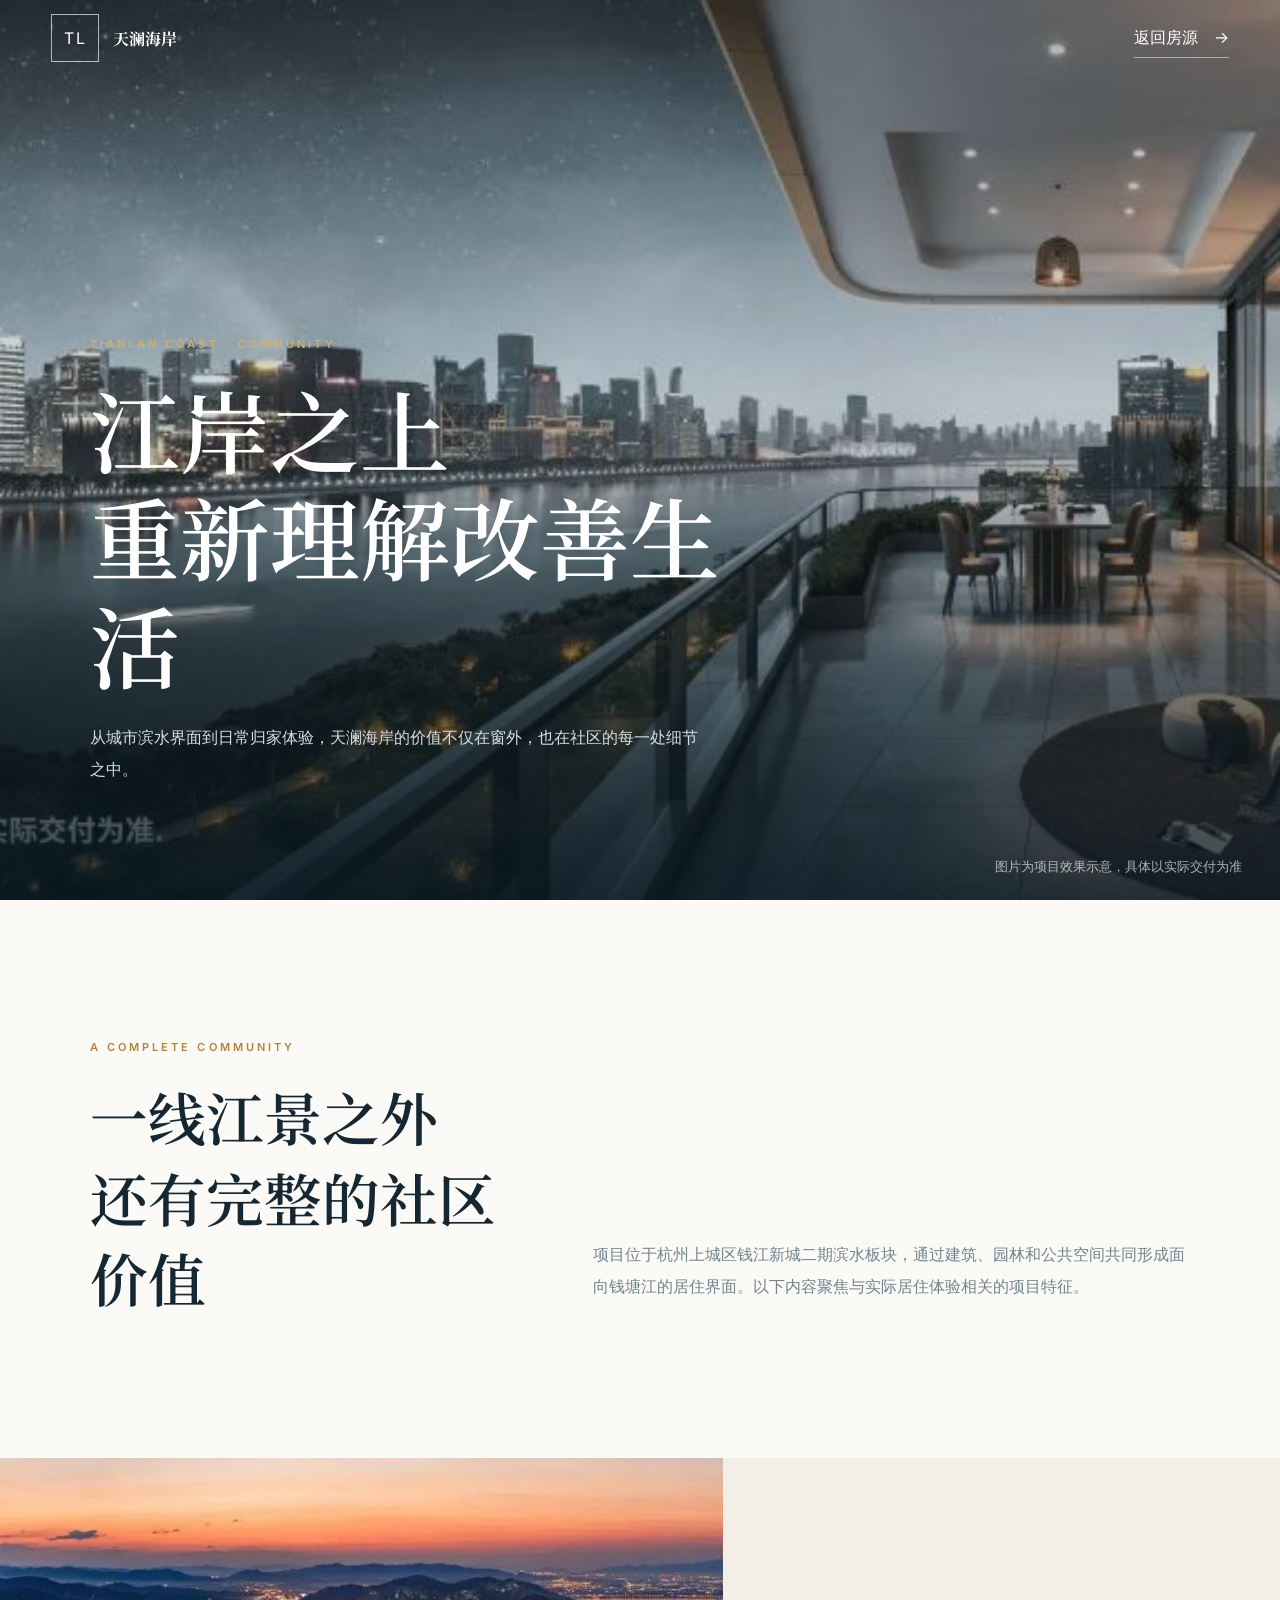
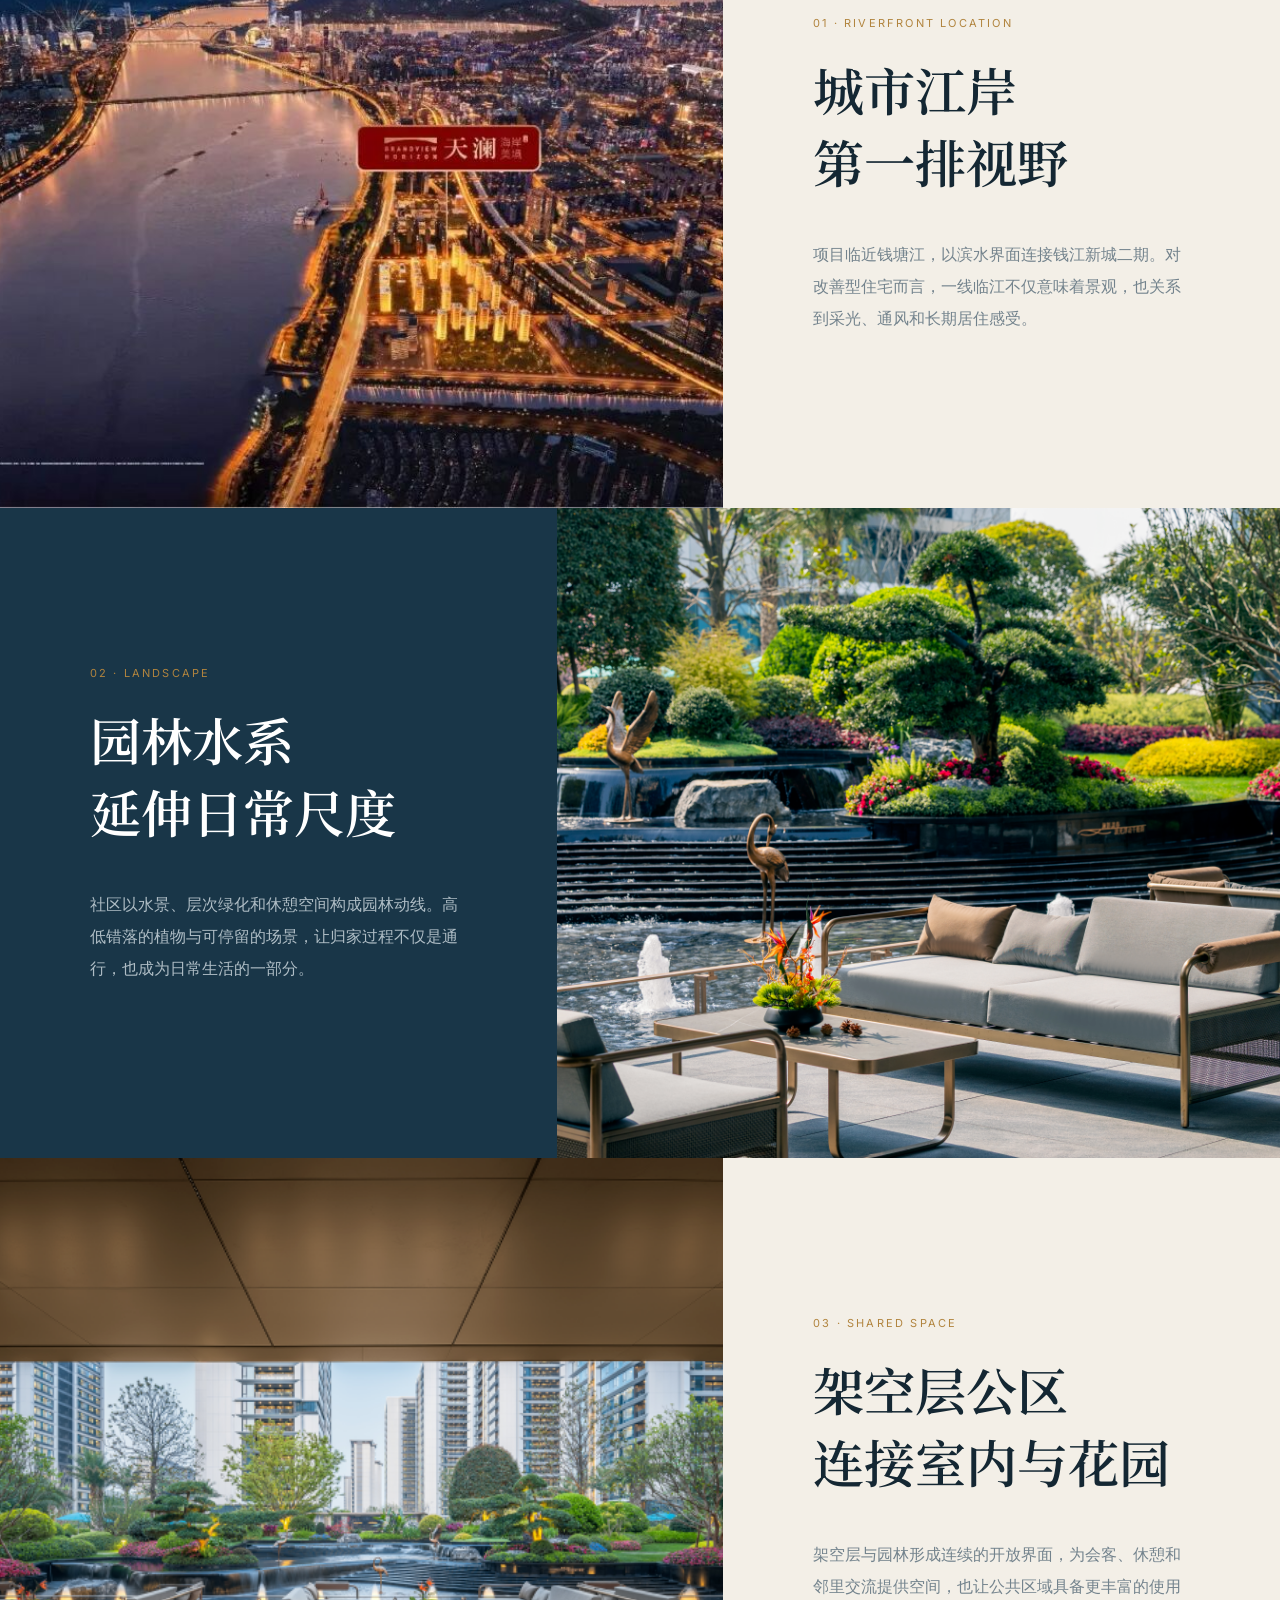
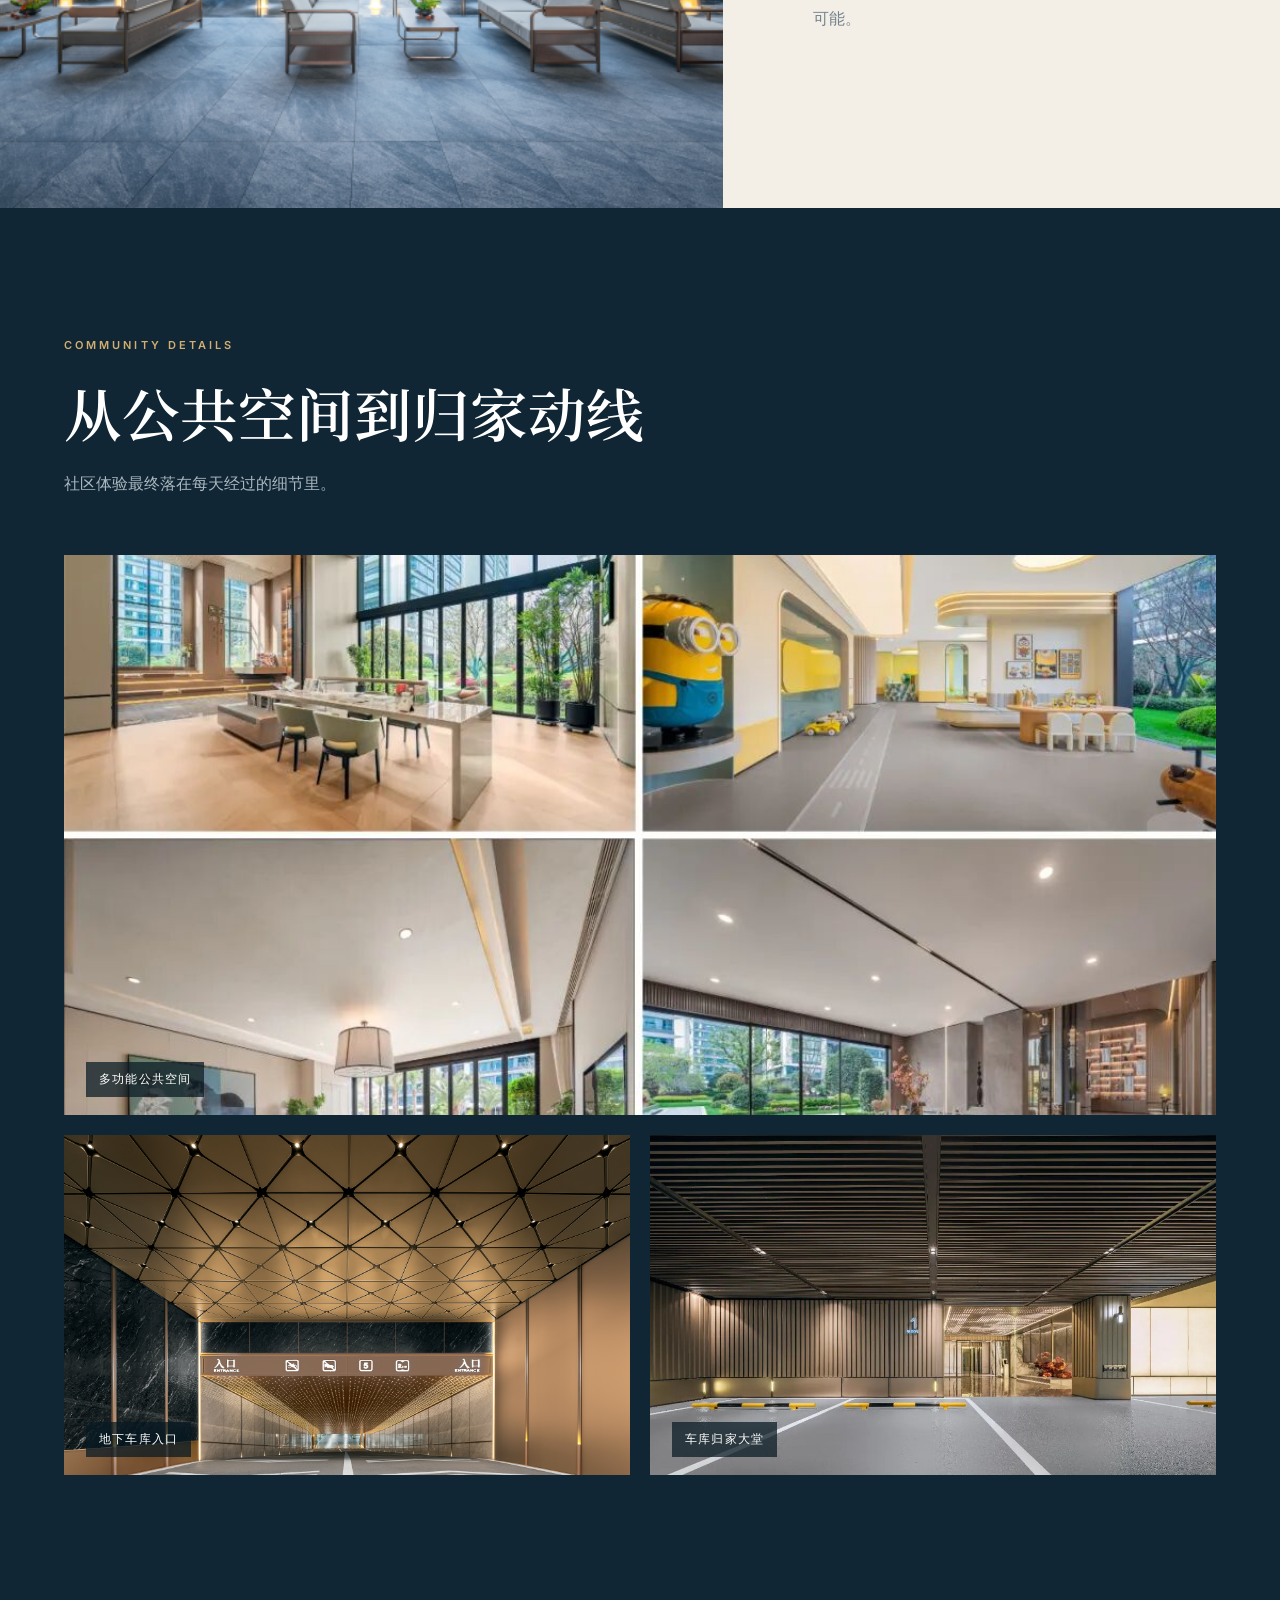
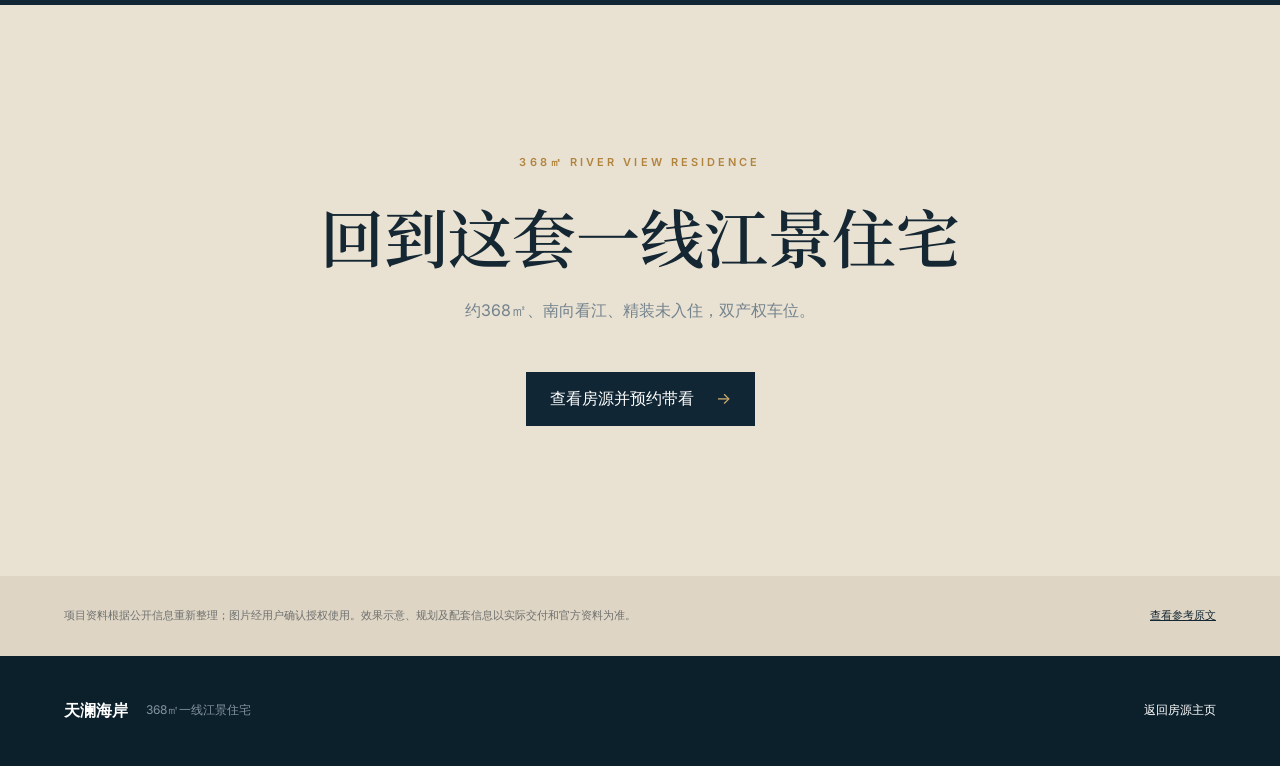
==== project.html @ f7b2f1a2 "Add files via upload" ====
<!doctype html>
<html lang="zh-CN">
<head>
  <meta charset="UTF-8" />
  <meta name="viewport" content="width=device-width, initial-scale=1.0" />
  <meta name="description" content="了解天澜海岸的滨水区位、建筑立面、园林景观与社区公区。" />
  <meta name="theme-color" content="#102634" />
  <link rel="canonical" href="https://tianlanhaian.cn/project.html" />
  <meta property="og:type" content="article" />
  <meta property="og:locale" content="zh_CN" />
  <meta property="og:site_name" content="天澜海岸" />
  <meta property="og:title" content="了解天澜海岸｜钱塘江畔的完整社区体验" />
  <meta property="og:description" content="从滨水区位、建筑立面，到园林、公区与归家动线，进一步了解天澜海岸。" />
  <meta property="og:url" content="https://tianlanhaian.cn/project.html" />
  <meta property="og:image" content="https://tianlanhaian.cn/assets/project/garden-lounge.png" />
  <title>了解天澜海岸｜项目介绍</title>
  <link rel="preconnect" href="https://fonts.googleapis.com">
  <link rel="preconnect" href="https://fonts.gstatic.com" crossorigin>
  <link href="https://fonts.googleapis.com/css2?family=Noto+Serif+SC:wght@500;600;700&family=Inter:wght@400;500;600&display=swap" rel="stylesheet">
  <link rel="stylesheet" href="project.css" />
  <script>
    var _hmt = _hmt || [];
    (function() {
      var hm = document.createElement("script");
      hm.src = "https://hm.baidu.com/hm.js?a6ddb3bfcaed02d4af3ab43c0355075b";
      var s = document.getElementsByTagName("script")[0];
      s.parentNode.insertBefore(hm, s);
    })();
  </script>
  <script>
    (function(c,l,a,r,i,t,y){
      c[a]=c[a]||function(){(c[a].q=c[a].q||[]).push(arguments)};
      t=l.createElement(r);t.async=1;t.src="https://www.clarity.ms/tag/"+i;
      y=l.getElementsByTagName(r)[0];y.parentNode.insertBefore(t,y);
    })(window, document, "clarity", "script", "xhi3g2atts");
  </script>
</head>
<body>
  <header class="sub-nav">
    <a class="sub-brand" href="index.html"><span>TL</span><strong>天澜海岸</strong></a>
    <a class="back-link" href="index.html">返回房源 <span>→</span></a>
  </header>

  <main>
    <section class="project-hero">
      <img src="assets/project/river-view.jpg" alt="天澜海岸一线江景效果示意" />
      <div class="project-hero-shade"></div>
      <div class="project-hero-copy">
        <p class="eyebrow">TIANLAN COAST · COMMUNITY</p>
        <h1>江岸之上<br>重新理解改善生活</h1>
        <p>从城市滨水界面到日常归家体验，天澜海岸的价值不仅在窗外，也在社区的每一处细节之中。</p>
      </div>
      <small>图片为项目效果示意，具体以实际交付为准</small>
    </section>

    <section class="intro">
      <div>
        <p class="eyebrow dark">A COMPLETE COMMUNITY</p>
        <h2>一线江景之外<br>还有完整的社区价值</h2>
      </div>
      <p>项目位于杭州上城区钱江新城二期滨水板块，通过建筑、园林和公共空间共同形成面向钱塘江的居住界面。以下内容聚焦与实际居住体验相关的项目特征。</p>
    </section>

    <section class="feature">
      <div class="feature-image"><img src="assets/project/location.jpg" alt="天澜海岸与钱塘江城市区位示意" loading="lazy"></div>
      <div class="feature-copy">
        <span>01 · RIVERFRONT LOCATION</span>
        <h2>城市江岸<br>第一排视野</h2>
        <p>项目临近钱塘江，以滨水界面连接钱江新城二期。对改善型住宅而言，一线临江不仅意味着景观，也关系到采光、通风和长期居住感受。</p>
      </div>
    </section>

    <section class="feature reverse">
      <div class="feature-image"><img src="assets/project/garden.png" alt="天澜海岸园林水景实景" loading="lazy"></div>
      <div class="feature-copy">
        <span>02 · LANDSCAPE</span>
        <h2>园林水系<br>延伸日常尺度</h2>
        <p>社区以水景、层次绿化和休憩空间构成园林动线。高低错落的植物与可停留的场景，让归家过程不仅是通行，也成为日常生活的一部分。</p>
      </div>
    </section>

    <section class="feature">
      <div class="feature-image"><img src="assets/project/garden-lounge.png" alt="天澜海岸架空层与园林实景" loading="lazy"></div>
      <div class="feature-copy">
        <span>03 · SHARED SPACE</span>
        <h2>架空层公区<br>连接室内与花园</h2>
        <p>架空层与园林形成连续的开放界面，为会客、休憩和邻里交流提供空间，也让公共区域具备更丰富的使用可能。</p>
      </div>
    </section>

    <section class="gallery-section">
      <div class="gallery-heading">
        <p class="eyebrow">COMMUNITY DETAILS</p>
        <h2>从公共空间到归家动线</h2>
        <p>社区体验最终落在每天经过的细节里。</p>
      </div>
      <div class="gallery">
        <figure class="gallery-large">
          <img src="assets/project/community-space.jpg" alt="天澜海岸社区公共空间" loading="lazy">
          <figcaption>多功能公共空间</figcaption>
        </figure>
        <figure>
          <img src="assets/project/garage-entry.png" alt="天澜海岸地下车库入口" loading="lazy">
          <figcaption>地下车库入口</figcaption>
        </figure>
        <figure>
          <img src="assets/project/garage-lobby.jpg" alt="天澜海岸车库归家大堂" loading="lazy">
          <figcaption>车库归家大堂</figcaption>
        </figure>
      </div>
    </section>

    <section class="project-cta">
      <p class="eyebrow dark">368㎡ RIVER VIEW RESIDENCE</p>
      <h2>回到这套一线江景住宅</h2>
      <p>约368㎡、南向看江、精装未入住，双产权车位。</p>
      <a href="index.html#contact">查看房源并预约带看 <span>→</span></a>
    </section>

    <aside class="source-note">
      <p>项目资料根据公开信息重新整理；图片经用户确认授权使用。效果示意、规划及配套信息以实际交付和官方资料为准。</p>
      <a href="https://mp.weixin.qq.com/s/0r82_FI4SOP3FWoCdbgNpA" target="_blank" rel="noopener noreferrer">查看参考原文</a>
    </aside>
  </main>

  <footer>
    <div><strong>天澜海岸</strong><span>368㎡一线江景住宅</span></div>
    <a href="index.html">返回房源主页</a>
  </footer>
</body>
</html>
---- project.css ----
:root{--ink:#142733;--deep:#102634;--cream:#f3efe7;--paper:#fbfaf7;--gold:#b1843e;--muted:#73838d}*{box-sizing:border-box}html{scroll-behavior:smooth}body{margin:0;background:var(--paper);color:var(--ink);font-family:Inter,"PingFang SC","Microsoft YaHei",sans-serif}.sub-nav{height:76px;padding:0 4vw;display:flex;align-items:center;justify-content:space-between;position:absolute;left:0;right:0;top:0;z-index:5;color:#fff}.sub-brand{display:flex;align-items:center;gap:14px;color:inherit;text-decoration:none}.sub-brand span{width:48px;height:48px;border:1px solid rgba(255,255,255,.65);display:grid;place-items:center;letter-spacing:.12em}.sub-brand strong{font-family:"Noto Serif SC",serif}.back-link{color:#fff;text-decoration:none;border-bottom:1px solid rgba(255,255,255,.5);padding:8px 0}.back-link span{margin-left:12px}.eyebrow{margin:0;color:#d2ae70;font-size:11px;font-weight:600;letter-spacing:.28em}.eyebrow.dark{color:var(--gold)}.project-hero{height:100svh;min-height:650px;position:relative;display:flex;align-items:flex-end;color:#fff;overflow:hidden}.project-hero>img{position:absolute;inset:0;width:100%;height:100%;object-fit:cover}.project-hero-shade{position:absolute;inset:0;background:linear-gradient(180deg,rgba(7,24,34,.3),rgba(7,24,34,.16) 45%,rgba(7,24,34,.82))}.project-hero-copy{position:relative;z-index:2;width:min(840px,84vw);padding:0 7vw 11vh}.project-hero-copy h1{font:600 clamp(48px,7vw,94px)/1.2 "Noto Serif SC",serif;margin:24px 0}.project-hero-copy>p:last-child{max-width:620px;color:#d4dde1;line-height:2}.project-hero small{position:absolute;z-index:2;right:3vw;bottom:24px;color:rgba(255,255,255,.65)}.intro{padding:140px max(7vw,28px);display:grid;grid-template-columns:1fr 1.4fr;gap:6vw}.intro h2{font:600 clamp(38px,4.5vw,64px)/1.4 "Noto Serif SC",serif;margin:22px 0 0}.intro>p{align-self:end;color:var(--muted);line-height:2;max-width:660px}.feature{display:grid;grid-template-columns:1.3fr 1fr;min-height:650px;background:var(--cream)}.feature.reverse{grid-template-columns:1fr 1.3fr;background:#193648;color:#fff}.feature.reverse .feature-image{order:2}.feature-image{min-height:600px;overflow:hidden}.feature-image img{width:100%;height:100%;display:block;object-fit:cover}.feature-copy{display:flex;flex-direction:column;justify-content:center;padding:80px 7vw}.feature-copy>span{font-size:11px;color:var(--gold);letter-spacing:.2em}.feature-copy h2{font:600 clamp(38px,4vw,58px)/1.4 "Noto Serif SC",serif;margin:24px 0}.feature-copy p{color:var(--muted);line-height:2}.feature.reverse .feature-copy p{color:#afbdc5}.gallery-section{padding:130px max(5vw,24px);background:var(--deep);color:#fff}.gallery-heading{max-width:740px;margin-bottom:60px}.gallery-heading h2{font:600 clamp(38px,4.5vw,62px)/1.4 "Noto Serif SC",serif;margin:20px 0}.gallery-heading>p:last-child{color:#aab8c0}.gallery{display:grid;grid-template-columns:1fr 1fr;gap:20px}.gallery figure{margin:0;position:relative;min-height:340px;overflow:hidden}.gallery .gallery-large{grid-column:1/-1;min-height:560px}.gallery img{position:absolute;inset:0;width:100%;height:100%;object-fit:cover;transition:transform .7s ease}.gallery figure:hover img{transform:scale(1.02)}.gallery figcaption{position:absolute;left:22px;bottom:18px;padding:9px 13px;background:rgba(8,25,35,.72);font-size:12px;letter-spacing:.1em}.project-cta{text-align:center;padding:150px 24px;background:#e9e1d2}.project-cta h2{font:600 clamp(40px,5vw,66px)/1.35 "Noto Serif SC",serif;margin:22px 0}.project-cta p:not(.eyebrow){color:var(--muted)}.project-cta a{display:inline-block;margin-top:34px;padding:16px 24px;background:var(--deep);color:#fff;text-decoration:none}.project-cta a span{margin-left:18px;color:#d2ae70}.source-note{display:flex;justify-content:space-between;gap:30px;padding:30px 5vw;background:#ded5c5;color:#6e706e;font-size:11px;line-height:1.8}.source-note p{margin:0}.source-note a{color:var(--ink);white-space:nowrap}footer{padding:44px 5vw;background:#0c202c;color:#fff;display:flex;justify-content:space-between;align-items:center}footer div{display:flex;gap:18px;align-items:center}footer span{color:#83949d;font-size:12px}footer a{color:#fff;text-decoration:none;font-size:12px}@media(max-width:800px){.sub-nav{height:64px}.sub-brand strong{display:none}.project-hero{min-height:620px}.project-hero-copy{padding:0 24px 80px}.project-hero small{left:24px;right:auto;font-size:9px}.intro{grid-template-columns:1fr;padding:90px 24px}.feature,.feature.reverse{grid-template-columns:1fr}.feature.reverse .feature-image{order:0}.feature-image{min-height:380px}.feature-copy{padding:72px 24px}.gallery-section{padding:90px 22px}.gallery{grid-template-columns:1fr}.gallery .gallery-large{grid-column:auto;min-height:390px}.gallery figure{min-height:300px}.source-note,footer{flex-direction:column;align-items:flex-start}}
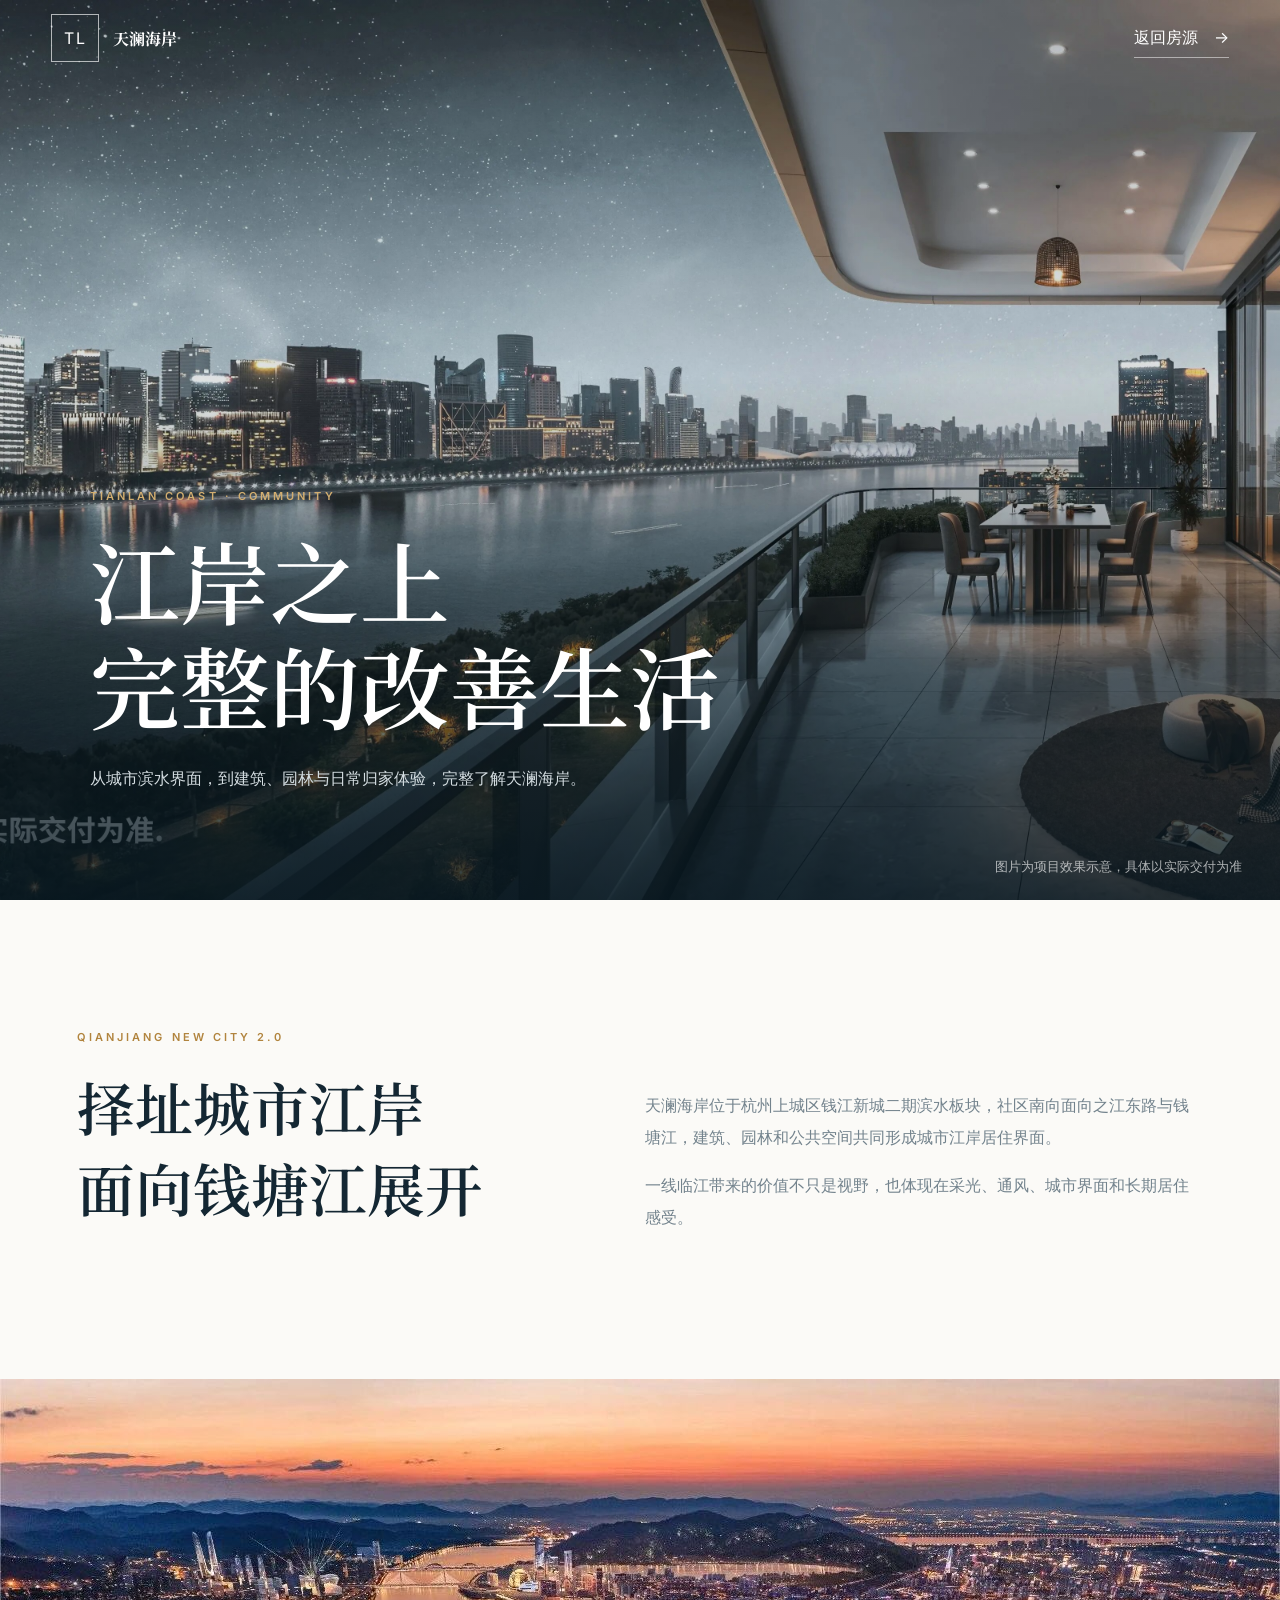
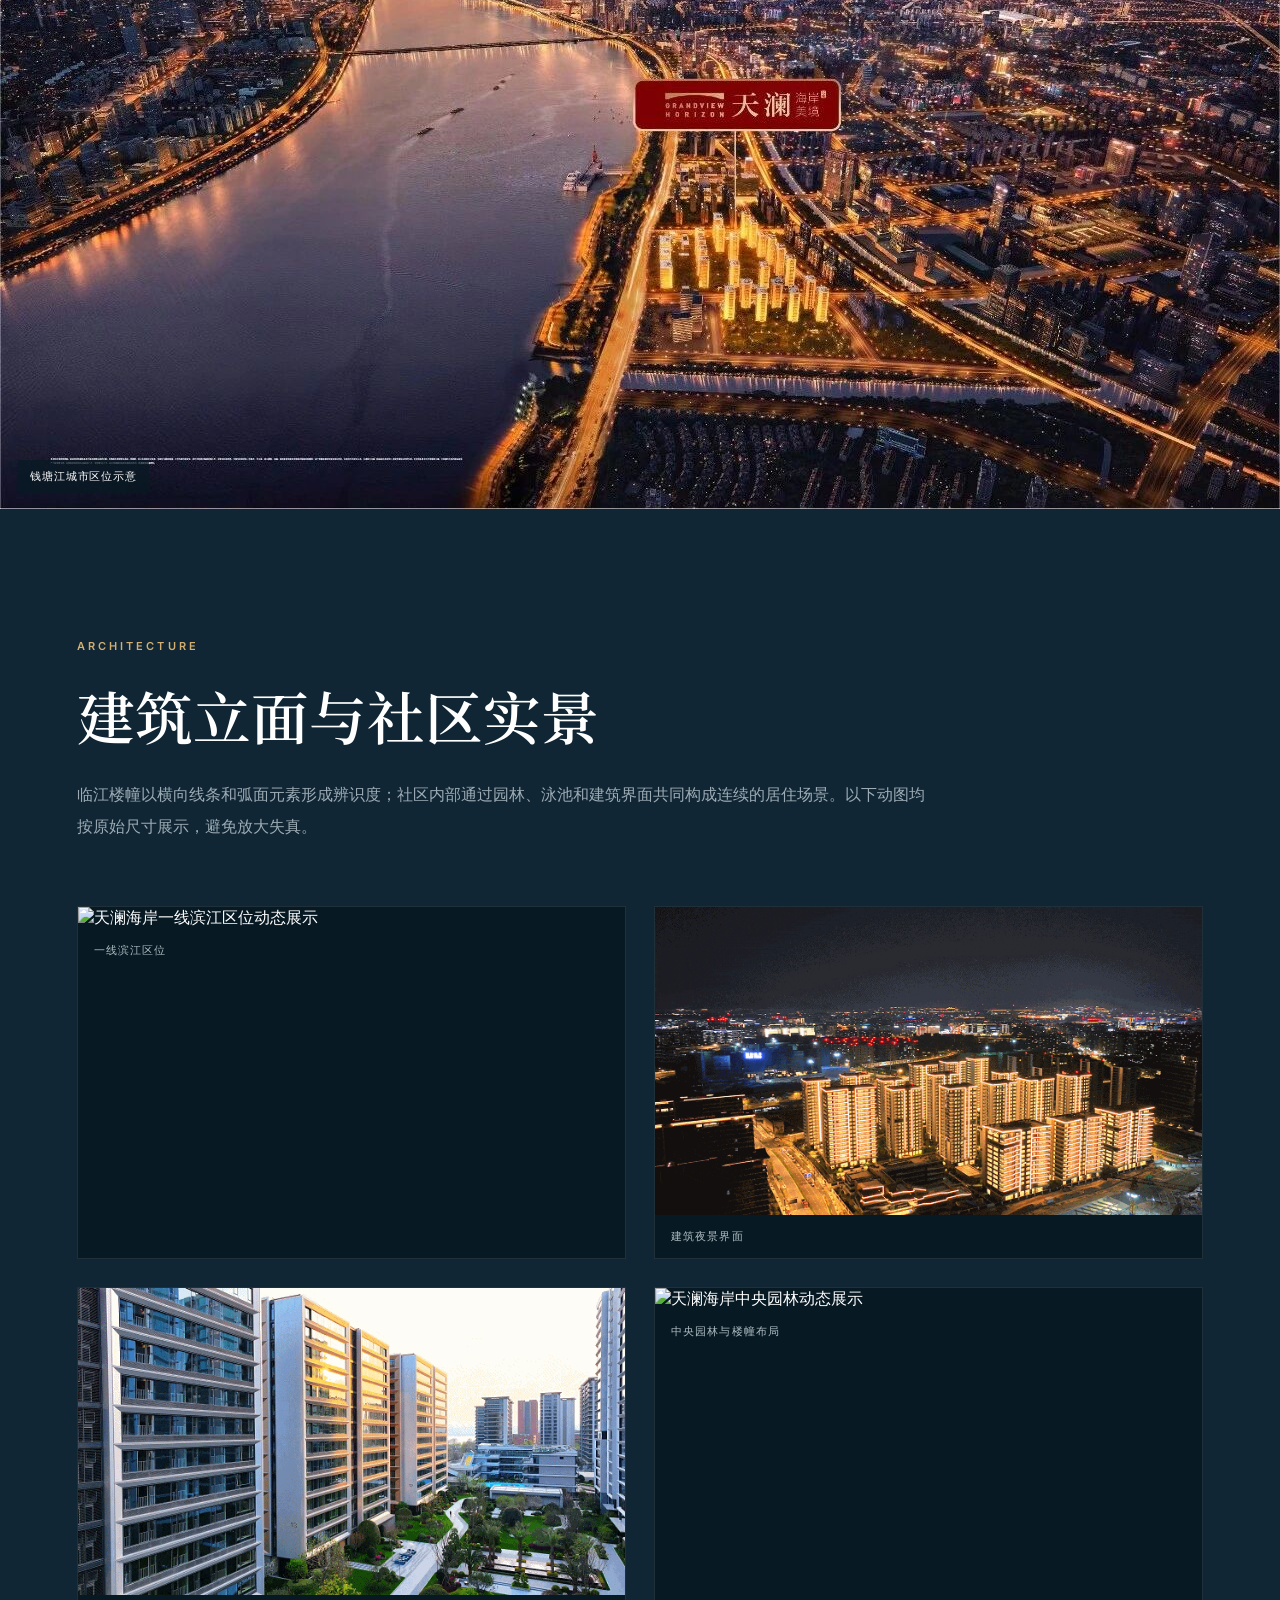
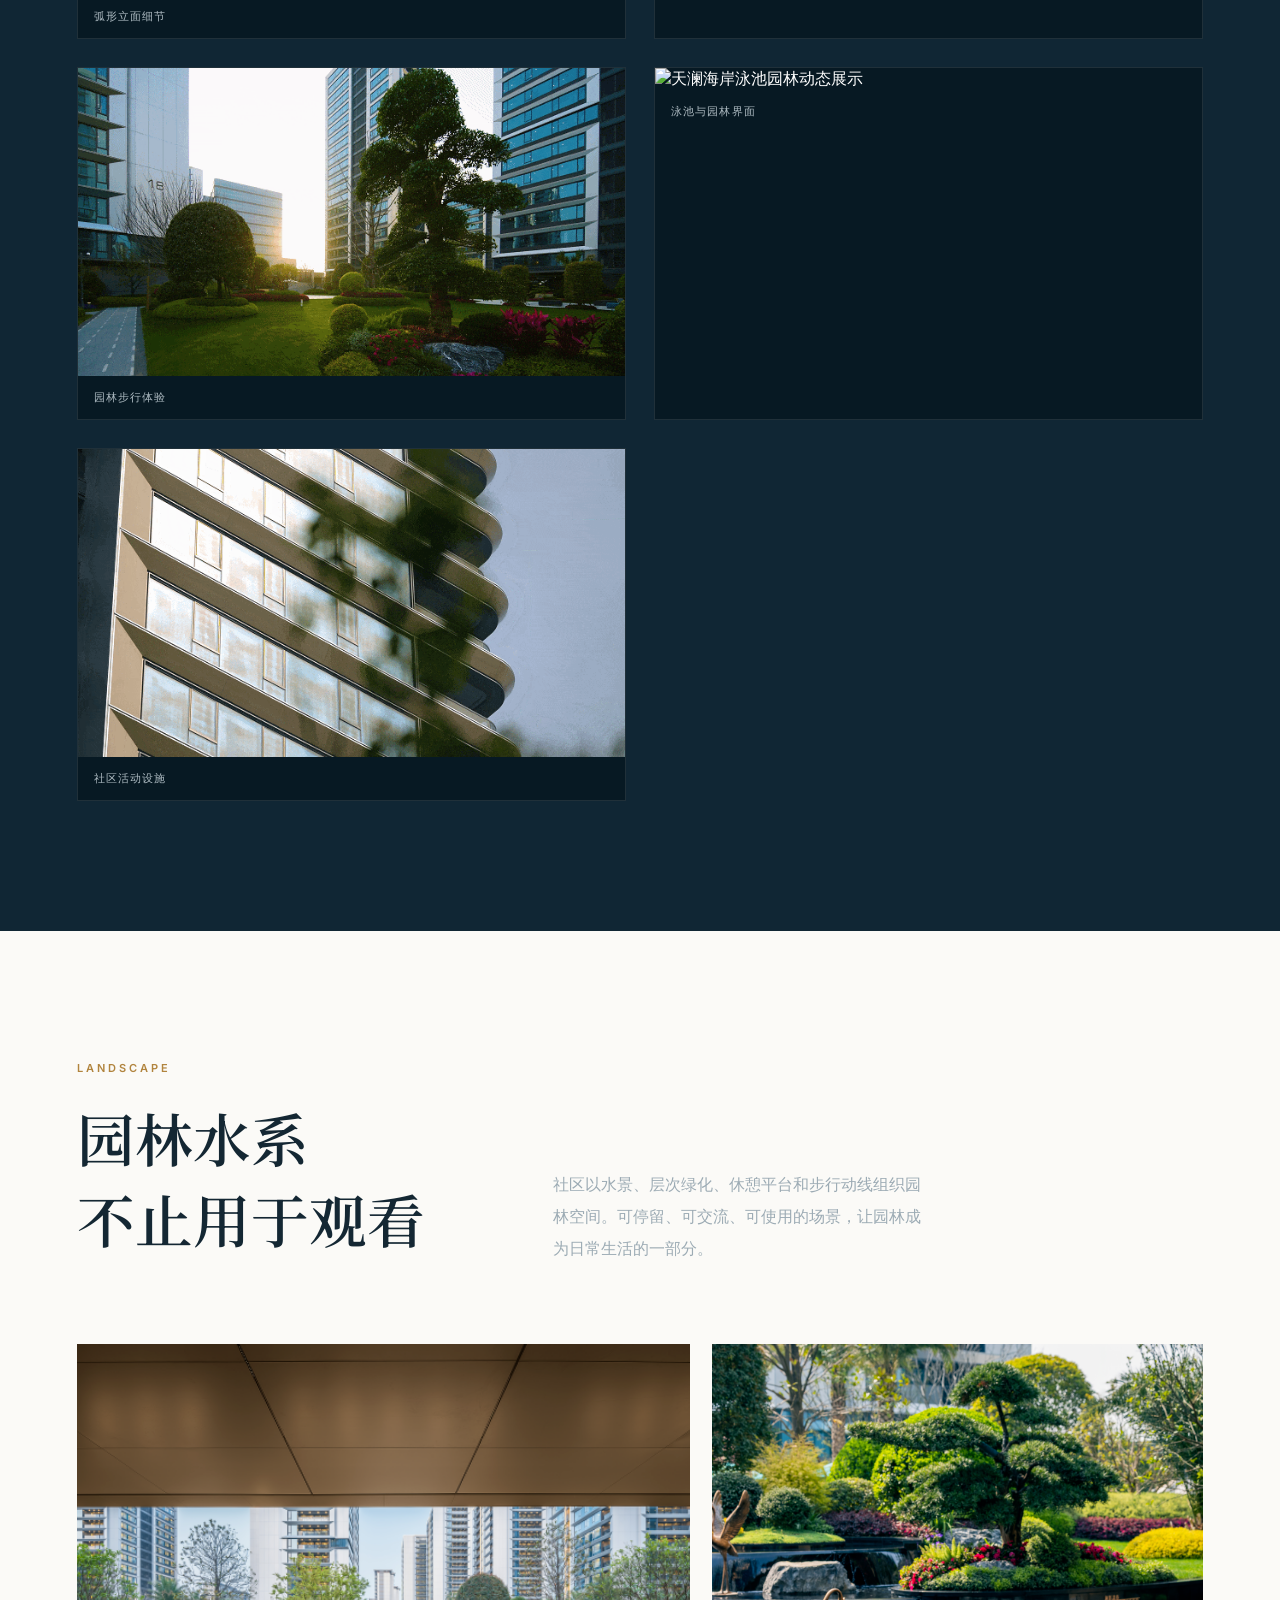
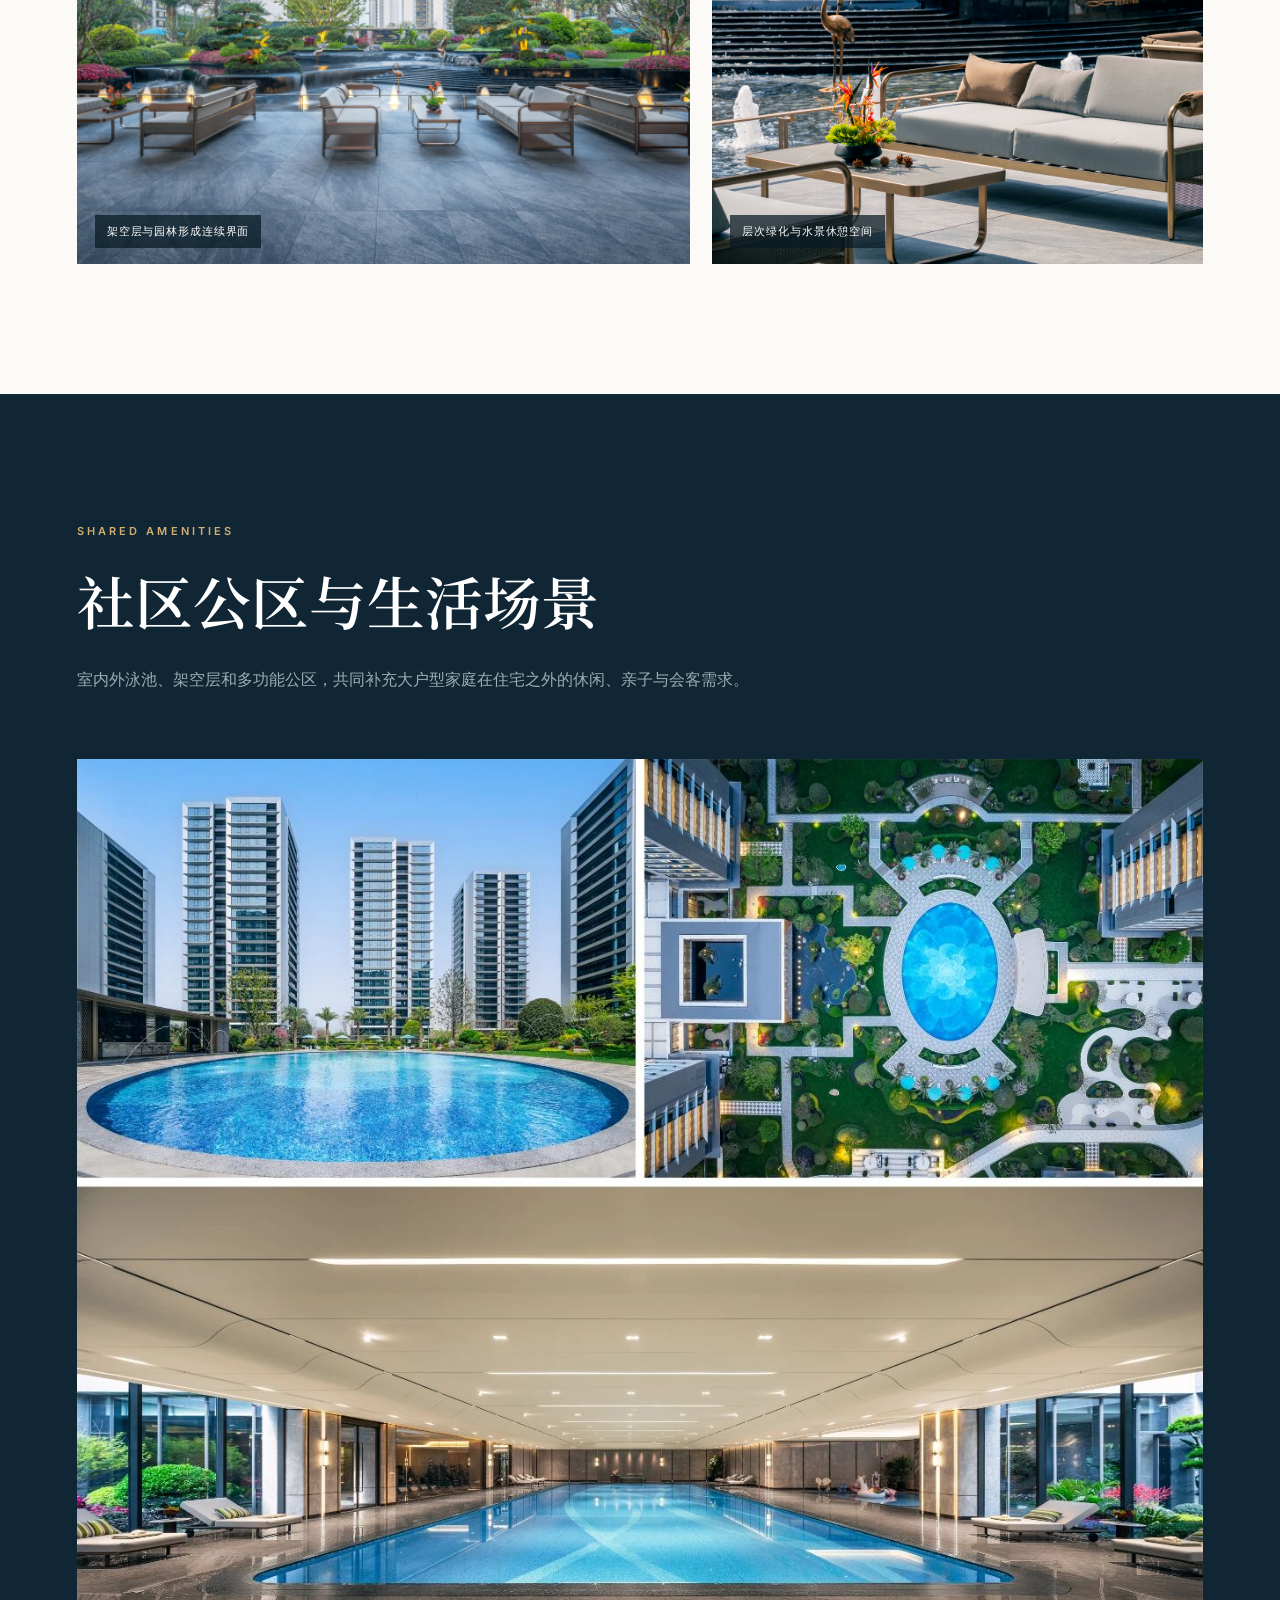
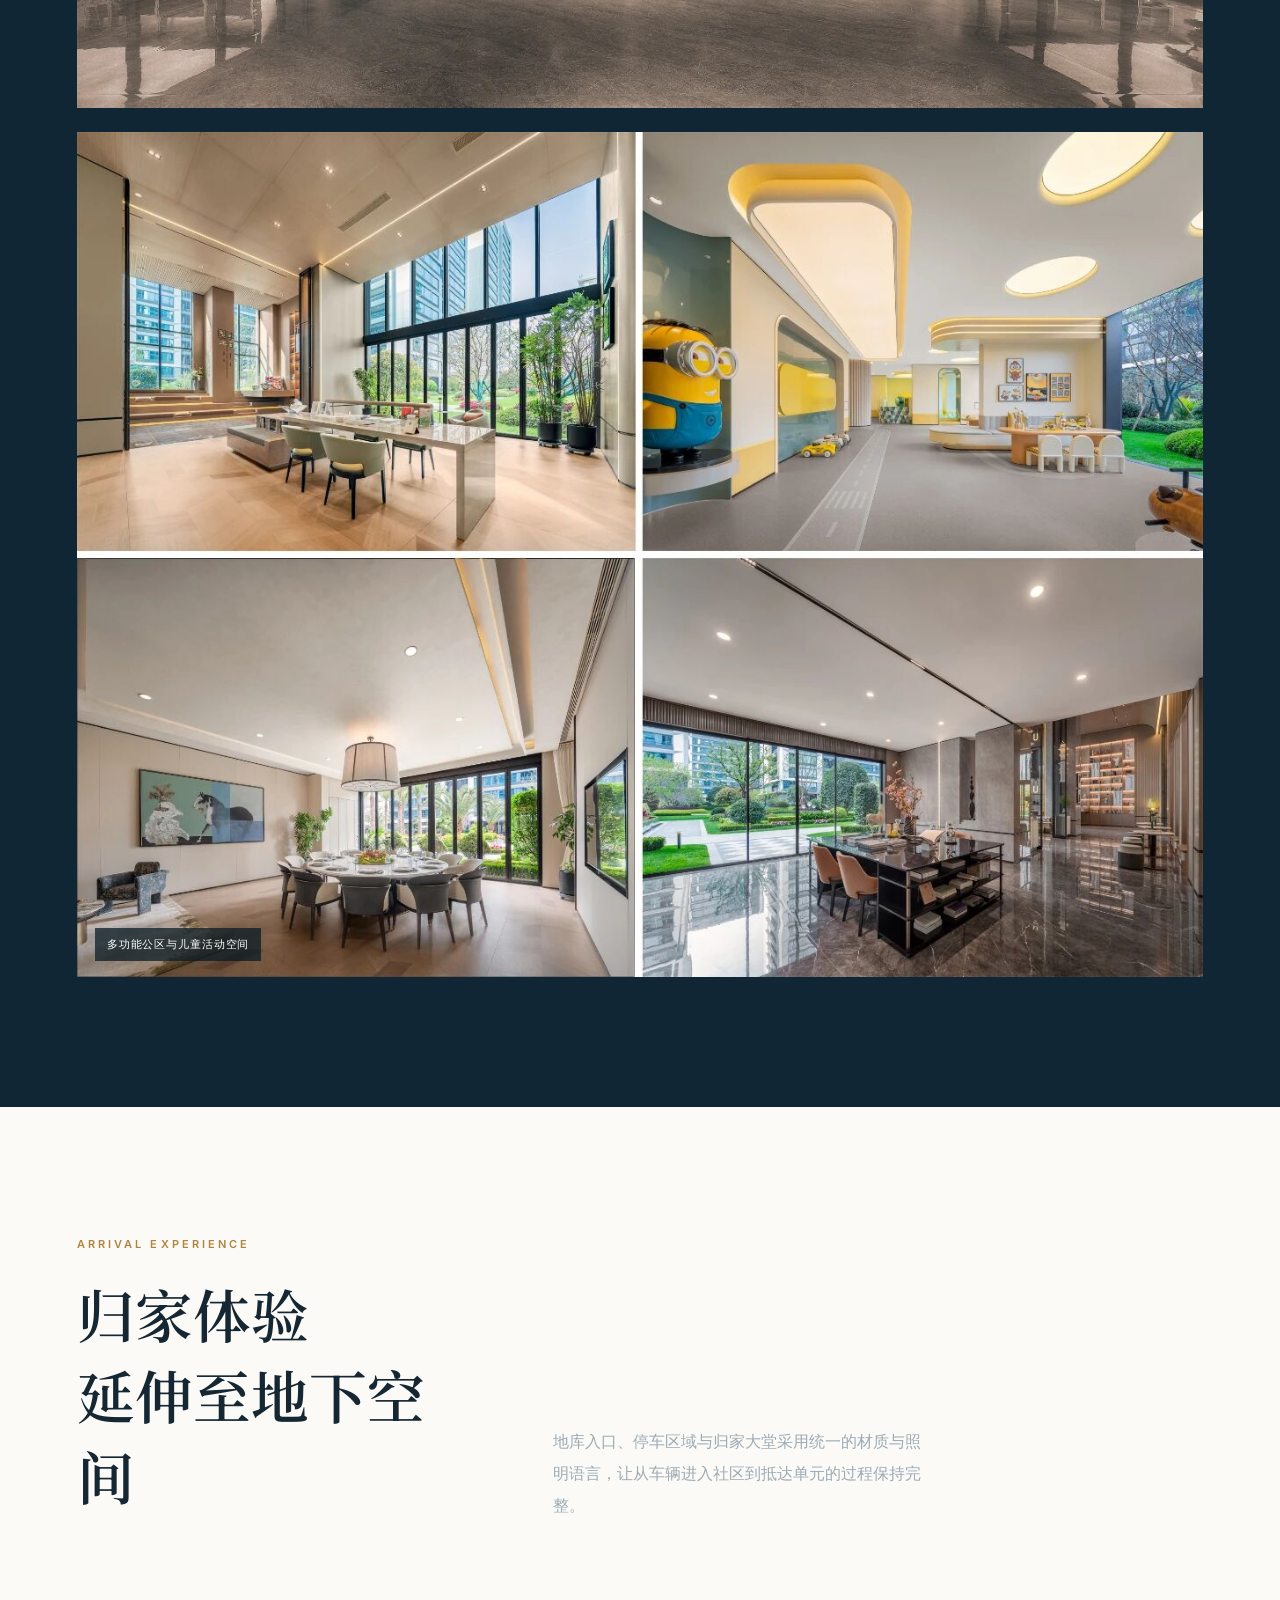
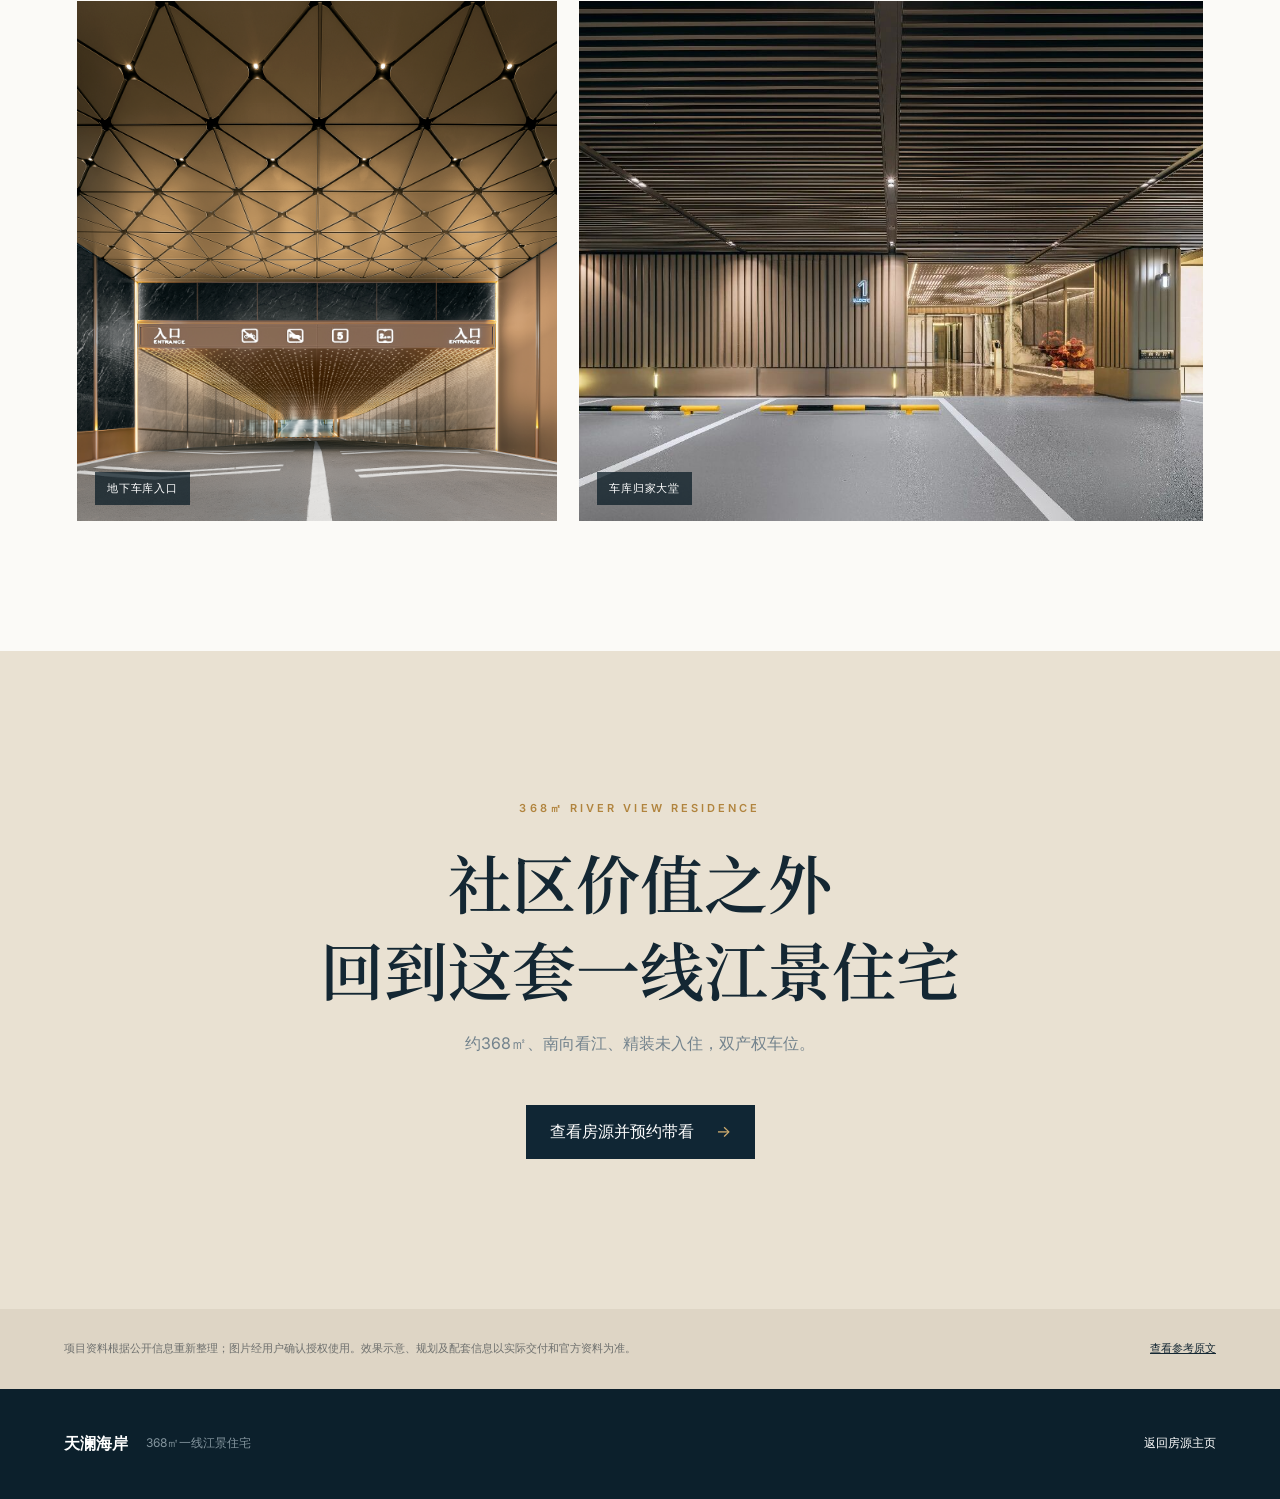
==== commit 0cf5451f: "Add files via upload" ====
--- a/project.html
+++ b/project.html
@@ -3,16 +3,16 @@
 <head>
   <meta charset="UTF-8" />
   <meta name="viewport" content="width=device-width, initial-scale=1.0" />
-  <meta name="description" content="了解天澜海岸的滨水区位、建筑立面、园林景观与社区公区。" />
+  <meta name="description" content="了解天澜海岸的滨水区位、建筑立面、园林景观、架空层与归家公区。" />
   <meta name="theme-color" content="#102634" />
   <link rel="canonical" href="https://tianlanhaian.cn/project.html" />
   <meta property="og:type" content="article" />
   <meta property="og:locale" content="zh_CN" />
   <meta property="og:site_name" content="天澜海岸" />
   <meta property="og:title" content="了解天澜海岸｜钱塘江畔的完整社区体验" />
-  <meta property="og:description" content="从滨水区位、建筑立面，到园林、公区与归家动线，进一步了解天澜海岸。" />
+  <meta property="og:description" content="从滨水区位、建筑立面，到园林、公区与归家动线，完整了解天澜海岸。" />
   <meta property="og:url" content="https://tianlanhaian.cn/project.html" />
-  <meta property="og:image" content="https://tianlanhaian.cn/assets/project/garden-lounge.png" />
+  <meta property="og:image" content="https://tianlanhaian.cn/assets/project/river-view.jpg" />
   <title>了解天澜海岸｜项目介绍</title>
   <link rel="preconnect" href="https://fonts.googleapis.com">
   <link rel="preconnect" href="https://fonts.gstatic.com" crossorigin>
@@ -47,72 +47,80 @@
       <div class="project-hero-shade"></div>
       <div class="project-hero-copy">
         <p class="eyebrow">TIANLAN COAST · COMMUNITY</p>
-        <h1>江岸之上<br>重新理解改善生活</h1>
-        <p>从城市滨水界面到日常归家体验，天澜海岸的价值不仅在窗外，也在社区的每一处细节之中。</p>
+        <h1>江岸之上<br>完整的改善生活</h1>
+        <p>从城市滨水界面，到建筑、园林与日常归家体验，完整了解天澜海岸。</p>
       </div>
       <small>图片为项目效果示意，具体以实际交付为准</small>
     </section>
 
-    <section class="intro">
+    <section class="intro section-pad">
       <div>
-        <p class="eyebrow dark">A COMPLETE COMMUNITY</p>
-        <h2>一线江景之外<br>还有完整的社区价值</h2>
+        <p class="eyebrow dark">QIANJIANG NEW CITY 2.0</p>
+        <h2>择址城市江岸<br>面向钱塘江展开</h2>
       </div>
-      <p>项目位于杭州上城区钱江新城二期滨水板块，通过建筑、园林和公共空间共同形成面向钱塘江的居住界面。以下内容聚焦与实际居住体验相关的项目特征。</p>
-    </section>
-
-    <section class="feature">
-      <div class="feature-image"><img src="assets/project/location.jpg" alt="天澜海岸与钱塘江城市区位示意" loading="lazy"></div>
-      <div class="feature-copy">
-        <span>01 · RIVERFRONT LOCATION</span>
-        <h2>城市江岸<br>第一排视野</h2>
-        <p>项目临近钱塘江，以滨水界面连接钱江新城二期。对改善型住宅而言，一线临江不仅意味着景观，也关系到采光、通风和长期居住感受。</p>
+      <div class="intro-body">
+        <p>天澜海岸位于杭州上城区钱江新城二期滨水板块，社区南向面向之江东路与钱塘江，建筑、园林和公共空间共同形成城市江岸居住界面。</p>
+        <p>一线临江带来的价值不只是视野，也体现在采光、通风、城市界面和长期居住感受。</p>
       </div>
     </section>
 
-    <section class="feature reverse">
-      <div class="feature-image"><img src="assets/project/garden.png" alt="天澜海岸园林水景实景" loading="lazy"></div>
-      <div class="feature-copy">
-        <span>02 · LANDSCAPE</span>
-        <h2>园林水系<br>延伸日常尺度</h2>
-        <p>社区以水景、层次绿化和休憩空间构成园林动线。高低错落的植物与可停留的场景，让归家过程不仅是通行，也成为日常生活的一部分。</p>
+    <figure class="wide-visual">
+      <img src="assets/project/location.jpg" alt="天澜海岸钱塘江城市区位示意" loading="lazy">
+      <figcaption>钱塘江城市区位示意</figcaption>
+    </figure>
+
+    <section class="architecture section-pad dark-section">
+      <div class="section-heading">
+        <p class="eyebrow">ARCHITECTURE</p>
+        <h2>建筑立面与社区实景</h2>
+        <p>临江楼幢以横向线条和弧面元素形成辨识度；社区内部通过园林、泳池和建筑界面共同构成连续的居住场景。以下动图均按原始尺寸展示，避免放大失真。</p>
+      </div>
+      <div class="motion-grid">
+        <figure><img src="assets/project/facade-02.gif" alt="天澜海岸一线滨江区位动态展示" loading="lazy"><figcaption>一线滨江区位</figcaption></figure>
+        <figure><img src="assets/project/facade-07.gif" alt="天澜海岸建筑夜景动态展示" loading="lazy"><figcaption>建筑夜景界面</figcaption></figure>
+        <figure><img src="assets/project/facade-04.gif" alt="天澜海岸建筑弧形立面动态展示" loading="lazy"><figcaption>弧形立面细节</figcaption></figure>
+        <figure><img src="assets/project/facade-03.gif" alt="天澜海岸中央园林动态展示" loading="lazy"><figcaption>中央园林与楼幢布局</figcaption></figure>
+        <figure><img src="assets/project/facade-05.gif" alt="天澜海岸园林步道动态展示" loading="lazy"><figcaption>园林步行体验</figcaption></figure>
+        <figure><img src="assets/project/facade-06.gif" alt="天澜海岸泳池园林动态展示" loading="lazy"><figcaption>泳池与园林界面</figcaption></figure>
+        <figure><img src="assets/project/facade-01.gif" alt="天澜海岸社区健身设施动态展示" loading="lazy"><figcaption>社区活动设施</figcaption></figure>
       </div>
     </section>
 
-    <section class="feature">
-      <div class="feature-image"><img src="assets/project/garden-lounge.png" alt="天澜海岸架空层与园林实景" loading="lazy"></div>
-      <div class="feature-copy">
-        <span>03 · SHARED SPACE</span>
-        <h2>架空层公区<br>连接室内与花园</h2>
-        <p>架空层与园林形成连续的开放界面，为会客、休憩和邻里交流提供空间，也让公共区域具备更丰富的使用可能。</p>
+    <section class="landscape section-pad">
+      <div class="section-heading split-heading">
+        <div><p class="eyebrow dark">LANDSCAPE</p><h2>园林水系<br>不止用于观看</h2></div>
+        <p>社区以水景、层次绿化、休憩平台和步行动线组织园林空间。可停留、可交流、可使用的场景，让园林成为日常生活的一部分。</p>
+      </div>
+      <div class="landscape-grid">
+        <figure class="landscape-main"><img src="assets/project/garden-lounge.png" alt="天澜海岸架空层与园林实景" loading="lazy"><figcaption>架空层与园林形成连续界面</figcaption></figure>
+        <figure><img src="assets/project/garden.png" alt="天澜海岸园林水景实景" loading="lazy"><figcaption>层次绿化与水景休憩空间</figcaption></figure>
       </div>
     </section>
 
-    <section class="gallery-section">
-      <div class="gallery-heading">
-        <p class="eyebrow">COMMUNITY DETAILS</p>
-        <h2>从公共空间到归家动线</h2>
-        <p>社区体验最终落在每天经过的细节里。</p>
+    <section class="amenities section-pad dark-section">
+      <div class="section-heading">
+        <p class="eyebrow">SHARED AMENITIES</p>
+        <h2>社区公区与生活场景</h2>
+        <p>室内外泳池、架空层和多功能公区，共同补充大户型家庭在住宅之外的休闲、亲子与会客需求。</p>
       </div>
-      <div class="gallery">
-        <figure class="gallery-large">
-          <img src="assets/project/community-space.jpg" alt="天澜海岸社区公共空间" loading="lazy">
-          <figcaption>多功能公共空间</figcaption>
-        </figure>
-        <figure>
-          <img src="assets/project/garage-entry.png" alt="天澜海岸地下车库入口" loading="lazy">
-          <figcaption>地下车库入口</figcaption>
-        </figure>
-        <figure>
-          <img src="assets/project/garage-lobby.jpg" alt="天澜海岸车库归家大堂" loading="lazy">
-          <figcaption>车库归家大堂</figcaption>
-        </figure>
+      <figure class="amenities-collage"><img src="assets/project/community-collage.jpg" alt="天澜海岸泳池与社区公区实景" loading="lazy"></figure>
+      <figure class="amenities-space"><img src="assets/project/community-space.jpg" alt="天澜海岸社区公共空间实景" loading="lazy"><figcaption>多功能公区与儿童活动空间</figcaption></figure>
+    </section>
+
+    <section class="arrival section-pad">
+      <div class="section-heading split-heading">
+        <div><p class="eyebrow dark">ARRIVAL EXPERIENCE</p><h2>归家体验<br>延伸至地下空间</h2></div>
+        <p>地库入口、停车区域与归家大堂采用统一的材质与照明语言，让从车辆进入社区到抵达单元的过程保持完整。</p>
+      </div>
+      <div class="arrival-grid">
+        <figure><img src="assets/project/garage-entry.png" alt="天澜海岸地下车库入口" loading="lazy"><figcaption>地下车库入口</figcaption></figure>
+        <figure><img src="assets/project/garage-lobby.jpg" alt="天澜海岸车库归家大堂" loading="lazy"><figcaption>车库归家大堂</figcaption></figure>
       </div>
     </section>
 
     <section class="project-cta">
       <p class="eyebrow dark">368㎡ RIVER VIEW RESIDENCE</p>
-      <h2>回到这套一线江景住宅</h2>
+      <h2>社区价值之外<br>回到这套一线江景住宅</h2>
       <p>约368㎡、南向看江、精装未入住，双产权车位。</p>
       <a href="index.html#contact">查看房源并预约带看 <span>→</span></a>
     </section>
--- a/project.css
+++ b/project.css
@@ -1 +1 @@
-:root{--ink:#142733;--deep:#102634;--cream:#f3efe7;--paper:#fbfaf7;--gold:#b1843e;--muted:#73838d}*{box-sizing:border-box}html{scroll-behavior:smooth}body{margin:0;background:var(--paper);color:var(--ink);font-family:Inter,"PingFang SC","Microsoft YaHei",sans-serif}.sub-nav{height:76px;padding:0 4vw;display:flex;align-items:center;justify-content:space-between;position:absolute;left:0;right:0;top:0;z-index:5;color:#fff}.sub-brand{display:flex;align-items:center;gap:14px;color:inherit;text-decoration:none}.sub-brand span{width:48px;height:48px;border:1px solid rgba(255,255,255,.65);display:grid;place-items:center;letter-spacing:.12em}.sub-brand strong{font-family:"Noto Serif SC",serif}.back-link{color:#fff;text-decoration:none;border-bottom:1px solid rgba(255,255,255,.5);padding:8px 0}.back-link span{margin-left:12px}.eyebrow{margin:0;color:#d2ae70;font-size:11px;font-weight:600;letter-spacing:.28em}.eyebrow.dark{color:var(--gold)}.project-hero{height:100svh;min-height:650px;position:relative;display:flex;align-items:flex-end;color:#fff;overflow:hidden}.project-hero>img{position:absolute;inset:0;width:100%;height:100%;object-fit:cover}.project-hero-shade{position:absolute;inset:0;background:linear-gradient(180deg,rgba(7,24,34,.3),rgba(7,24,34,.16) 45%,rgba(7,24,34,.82))}.project-hero-copy{position:relative;z-index:2;width:min(840px,84vw);padding:0 7vw 11vh}.project-hero-copy h1{font:600 clamp(48px,7vw,94px)/1.2 "Noto Serif SC",serif;margin:24px 0}.project-hero-copy>p:last-child{max-width:620px;color:#d4dde1;line-height:2}.project-hero small{position:absolute;z-index:2;right:3vw;bottom:24px;color:rgba(255,255,255,.65)}.intro{padding:140px max(7vw,28px);display:grid;grid-template-columns:1fr 1.4fr;gap:6vw}.intro h2{font:600 clamp(38px,4.5vw,64px)/1.4 "Noto Serif SC",serif;margin:22px 0 0}.intro>p{align-self:end;color:var(--muted);line-height:2;max-width:660px}.feature{display:grid;grid-template-columns:1.3fr 1fr;min-height:650px;background:var(--cream)}.feature.reverse{grid-template-columns:1fr 1.3fr;background:#193648;color:#fff}.feature.reverse .feature-image{order:2}.feature-image{min-height:600px;overflow:hidden}.feature-image img{width:100%;height:100%;display:block;object-fit:cover}.feature-copy{display:flex;flex-direction:column;justify-content:center;padding:80px 7vw}.feature-copy>span{font-size:11px;color:var(--gold);letter-spacing:.2em}.feature-copy h2{font:600 clamp(38px,4vw,58px)/1.4 "Noto Serif SC",serif;margin:24px 0}.feature-copy p{color:var(--muted);line-height:2}.feature.reverse .feature-copy p{color:#afbdc5}.gallery-section{padding:130px max(5vw,24px);background:var(--deep);color:#fff}.gallery-heading{max-width:740px;margin-bottom:60px}.gallery-heading h2{font:600 clamp(38px,4.5vw,62px)/1.4 "Noto Serif SC",serif;margin:20px 0}.gallery-heading>p:last-child{color:#aab8c0}.gallery{display:grid;grid-template-columns:1fr 1fr;gap:20px}.gallery figure{margin:0;position:relative;min-height:340px;overflow:hidden}.gallery .gallery-large{grid-column:1/-1;min-height:560px}.gallery img{position:absolute;inset:0;width:100%;height:100%;object-fit:cover;transition:transform .7s ease}.gallery figure:hover img{transform:scale(1.02)}.gallery figcaption{position:absolute;left:22px;bottom:18px;padding:9px 13px;background:rgba(8,25,35,.72);font-size:12px;letter-spacing:.1em}.project-cta{text-align:center;padding:150px 24px;background:#e9e1d2}.project-cta h2{font:600 clamp(40px,5vw,66px)/1.35 "Noto Serif SC",serif;margin:22px 0}.project-cta p:not(.eyebrow){color:var(--muted)}.project-cta a{display:inline-block;margin-top:34px;padding:16px 24px;background:var(--deep);color:#fff;text-decoration:none}.project-cta a span{margin-left:18px;color:#d2ae70}.source-note{display:flex;justify-content:space-between;gap:30px;padding:30px 5vw;background:#ded5c5;color:#6e706e;font-size:11px;line-height:1.8}.source-note p{margin:0}.source-note a{color:var(--ink);white-space:nowrap}footer{padding:44px 5vw;background:#0c202c;color:#fff;display:flex;justify-content:space-between;align-items:center}footer div{display:flex;gap:18px;align-items:center}footer span{color:#83949d;font-size:12px}footer a{color:#fff;text-decoration:none;font-size:12px}@media(max-width:800px){.sub-nav{height:64px}.sub-brand strong{display:none}.project-hero{min-height:620px}.project-hero-copy{padding:0 24px 80px}.project-hero small{left:24px;right:auto;font-size:9px}.intro{grid-template-columns:1fr;padding:90px 24px}.feature,.feature.reverse{grid-template-columns:1fr}.feature.reverse .feature-image{order:0}.feature-image{min-height:380px}.feature-copy{padding:72px 24px}.gallery-section{padding:90px 22px}.gallery{grid-template-columns:1fr}.gallery .gallery-large{grid-column:auto;min-height:390px}.gallery figure{min-height:300px}.source-note,footer{flex-direction:column;align-items:flex-start}}
+:root{--ink:#142733;--deep:#102634;--cream:#f3efe7;--paper:#fbfaf7;--gold:#b1843e;--muted:#73838d}*{box-sizing:border-box}html{scroll-behavior:smooth}body{margin:0;background:var(--paper);color:var(--ink);font-family:Inter,"PingFang SC","Microsoft YaHei",sans-serif}img{display:block;max-width:100%}figure{margin:0}.sub-nav{height:76px;padding:0 4vw;display:flex;align-items:center;justify-content:space-between;position:absolute;inset:0 0 auto;z-index:5;color:#fff}.sub-brand{display:flex;align-items:center;gap:14px;color:inherit;text-decoration:none}.sub-brand span{width:48px;height:48px;border:1px solid rgba(255,255,255,.65);display:grid;place-items:center;letter-spacing:.12em}.sub-brand strong{font-family:"Noto Serif SC",serif}.back-link{color:#fff;text-decoration:none;border-bottom:1px solid rgba(255,255,255,.5);padding:8px 0}.back-link span{margin-left:12px}.eyebrow{margin:0;color:#d2ae70;font-size:11px;font-weight:600;letter-spacing:.28em}.eyebrow.dark{color:var(--gold)}.section-pad{padding:130px max(6vw,28px)}.project-hero{height:100svh;min-height:650px;position:relative;display:flex;align-items:flex-end;color:#fff;overflow:hidden}.project-hero>img{position:absolute;inset:0;width:100%;height:100%;object-fit:cover}.project-hero-shade{position:absolute;inset:0;background:linear-gradient(180deg,rgba(7,24,34,.28),rgba(7,24,34,.12) 42%,rgba(7,24,34,.84))}.project-hero-copy{position:relative;z-index:2;width:min(930px,88vw);padding:0 7vw 10vh}.project-hero-copy h1{font:600 clamp(48px,7vw,92px)/1.18 "Noto Serif SC",serif;margin:24px 0}.project-hero-copy>p:last-child{max-width:620px;color:#d4dde1;line-height:2}.project-hero small{position:absolute;z-index:2;right:3vw;bottom:24px;color:rgba(255,255,255,.65)}.intro{display:grid;grid-template-columns:1fr 1.2fr;gap:8vw}.intro h2,.section-heading h2,.split-heading h2{font:600 clamp(38px,4.5vw,64px)/1.4 "Noto Serif SC",serif;margin:22px 0}.intro-body{align-self:end;color:var(--muted);line-height:2}.wide-visual{position:relative;background:#0c202c}.wide-visual img{width:100%;max-height:850px;object-fit:cover}.wide-visual figcaption,.landscape-grid figcaption,.amenities-space figcaption,.arrival-grid figcaption{position:absolute;left:18px;bottom:16px;padding:9px 12px;background:rgba(8,25,35,.72);color:#fff;font-size:11px;letter-spacing:.08em}.dark-section{background:var(--deep);color:#fff}.section-heading{max-width:850px;margin-bottom:64px}.section-heading>p:last-child,.split-heading>p{color:#9cabb4;line-height:2}.motion-grid{display:grid;grid-template-columns:repeat(2,minmax(0,640px));justify-content:center;gap:28px}.motion-grid figure{background:#071923;border:1px solid rgba(255,255,255,.1)}.motion-grid img{width:100%;height:auto}.motion-grid figcaption{padding:14px 16px;color:#aebbc2;font-size:11px;letter-spacing:.1em}.split-heading{display:grid;grid-template-columns:1fr 1fr;gap:8vw;align-items:end;margin-bottom:64px}.landscape-grid{display:grid;grid-template-columns:1.25fr 1fr;gap:22px}.landscape-grid figure,.amenities-space,.arrival-grid figure{position:relative;overflow:hidden}.landscape-grid img{width:100%;height:100%;min-height:520px;object-fit:cover}.amenities-collage{max-width:1280px;margin:0 auto 24px}.amenities-collage img{width:100%;height:auto}.amenities-space{max-width:1280px;margin:auto}.amenities-space img{width:100%;height:auto}.arrival-grid{display:grid;grid-template-columns:1fr 1.3fr;gap:22px}.arrival-grid img{width:100%;height:520px;object-fit:cover}.project-cta{text-align:center;padding:150px 24px;background:#e9e1d2}.project-cta h2{font:600 clamp(40px,5vw,66px)/1.35 "Noto Serif SC",serif;margin:22px 0}.project-cta p:not(.eyebrow){color:var(--muted)}.project-cta a{display:inline-block;margin-top:34px;padding:16px 24px;background:var(--deep);color:#fff;text-decoration:none}.project-cta a span{margin-left:18px;color:#d2ae70}.source-note{display:flex;justify-content:space-between;gap:30px;padding:30px 5vw;background:#ded5c5;color:#6e706e;font-size:11px;line-height:1.8}.source-note p{margin:0}.source-note a{color:var(--ink);white-space:nowrap}footer{padding:44px 5vw;background:#0c202c;color:#fff;display:flex;justify-content:space-between;align-items:center}footer div{display:flex;gap:18px;align-items:center}footer span{color:#83949d;font-size:12px}footer a{color:#fff;text-decoration:none;font-size:12px}@media(max-width:800px){.sub-nav{height:64px}.sub-brand strong{display:none}.section-pad{padding:90px 22px}.project-hero{min-height:620px}.project-hero-copy{padding:0 24px 80px}.project-hero small{left:24px;right:auto;font-size:9px}.intro,.split-heading{grid-template-columns:1fr}.wide-visual img{min-height:360px;object-fit:cover}.motion-grid{grid-template-columns:1fr;gap:18px}.landscape-grid,.arrival-grid{grid-template-columns:1fr}.landscape-grid img,.arrival-grid img{height:auto;min-height:0}.source-note,footer{flex-direction:column;align-items:flex-start}}
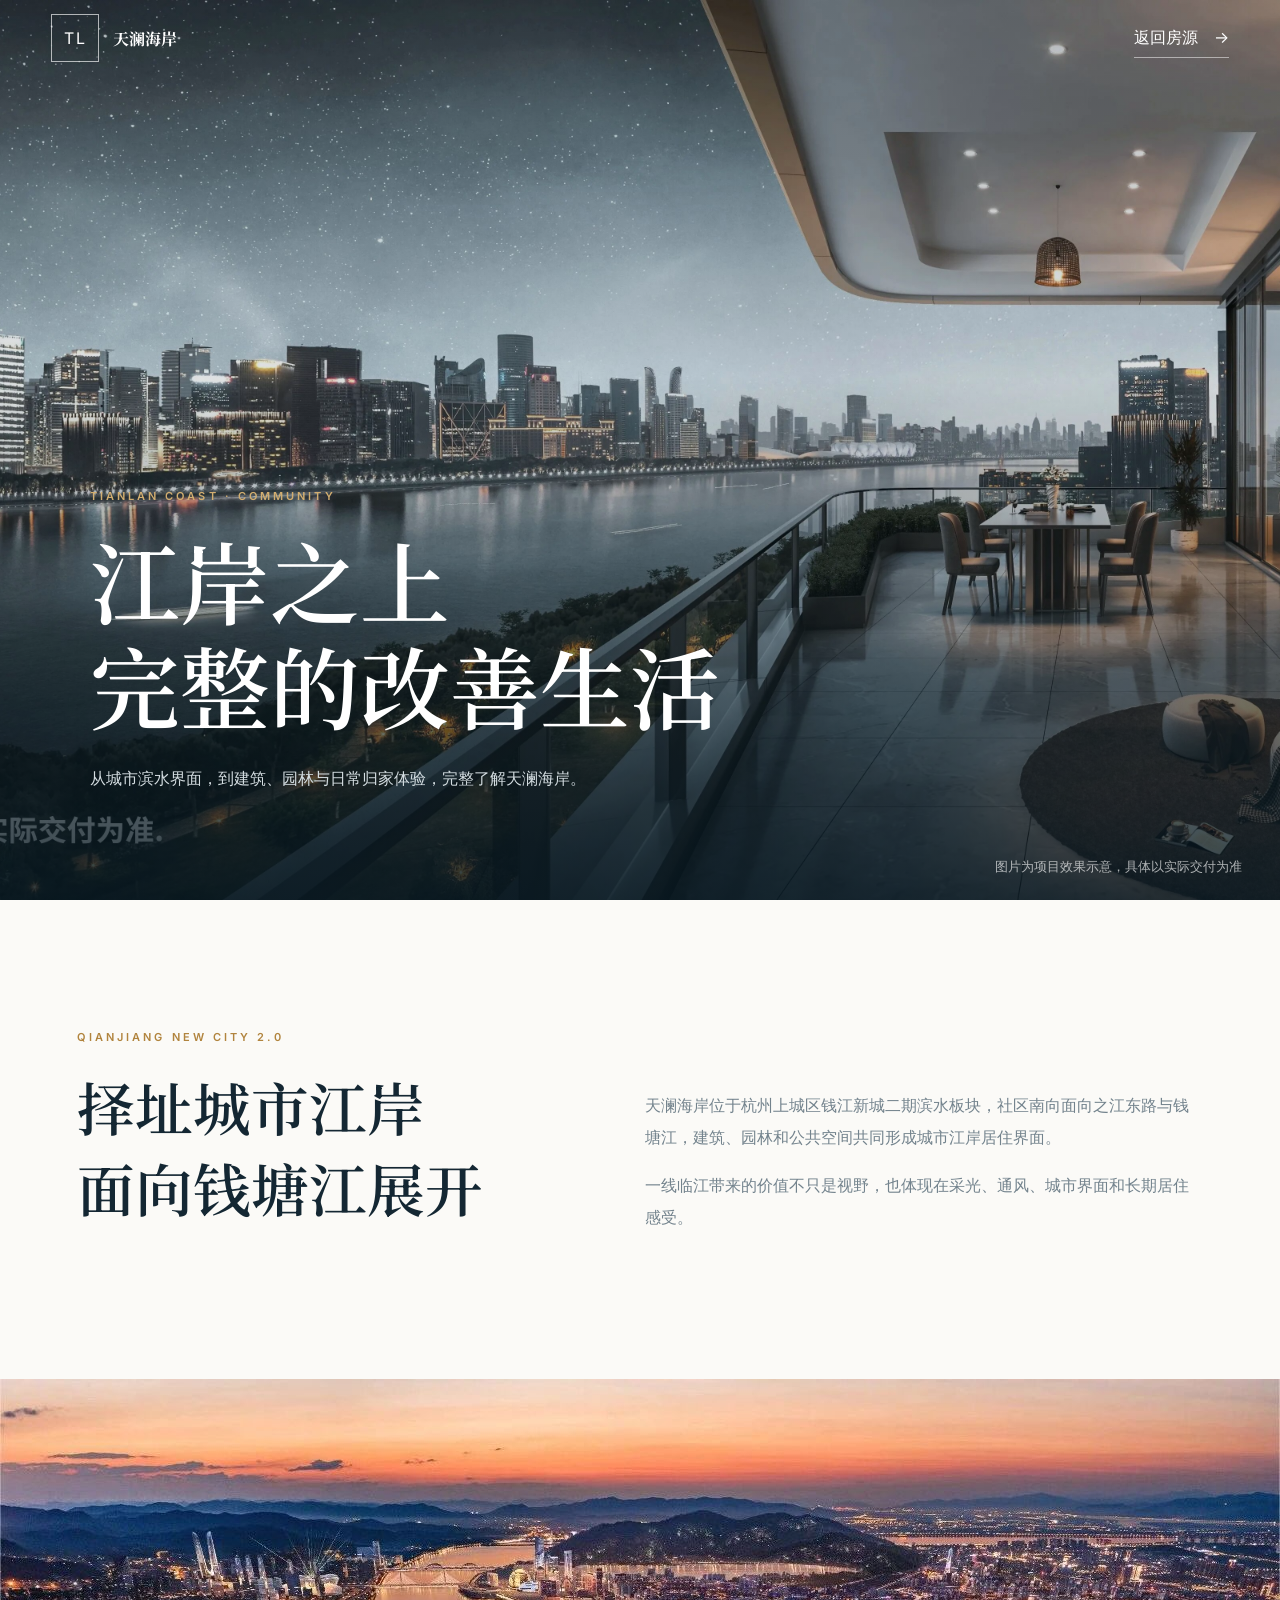
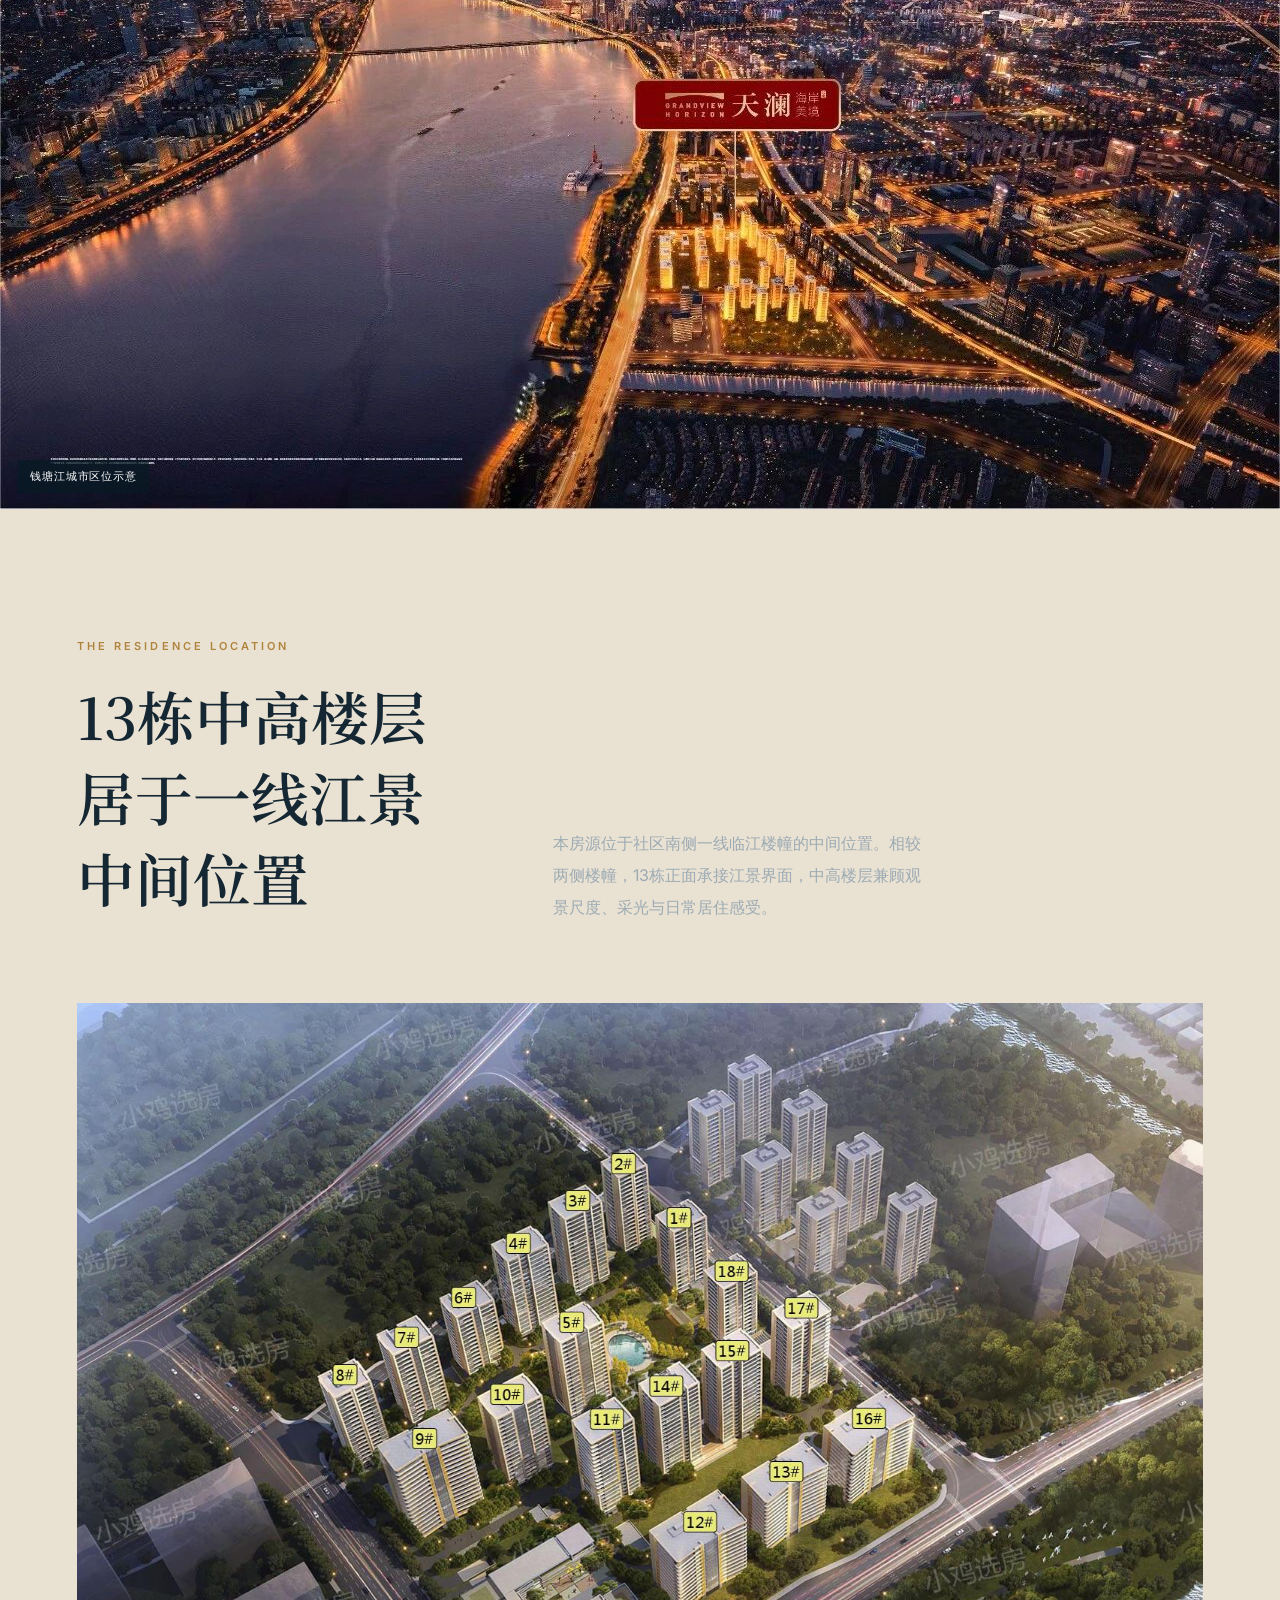
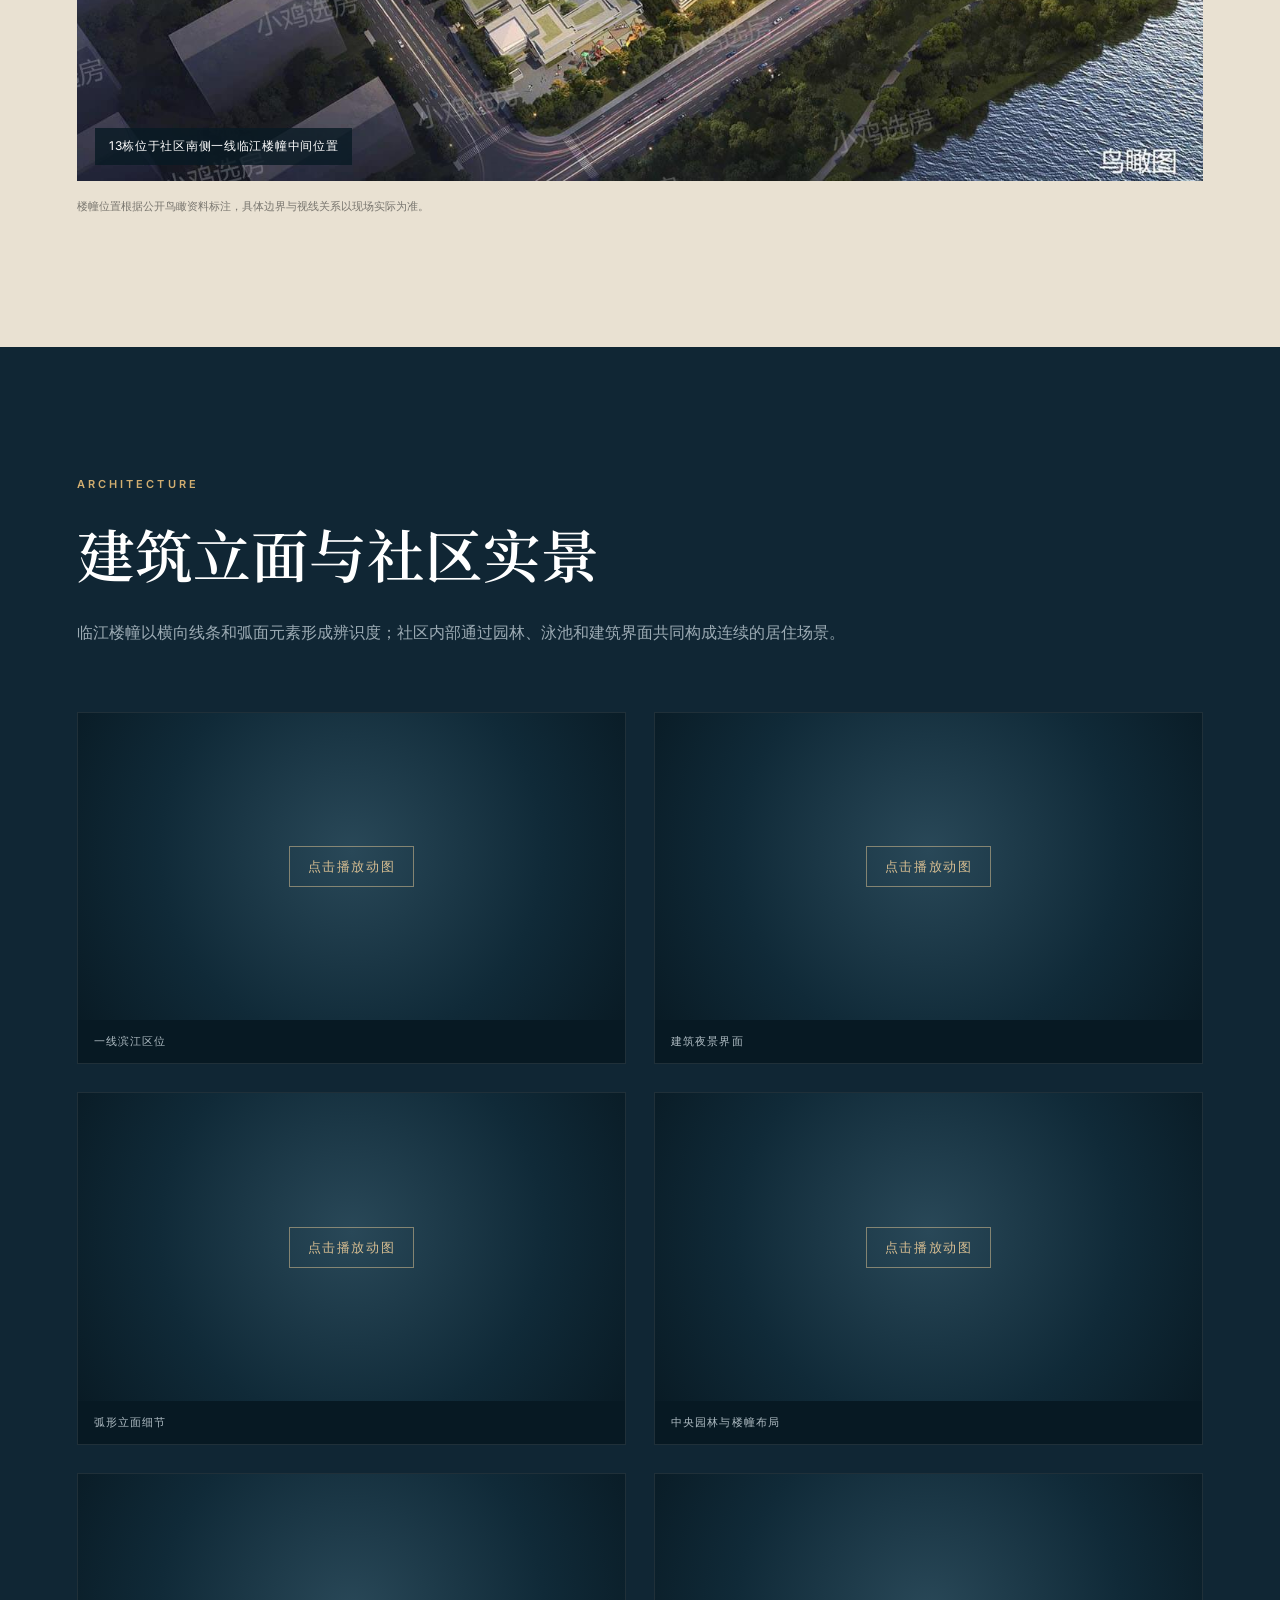
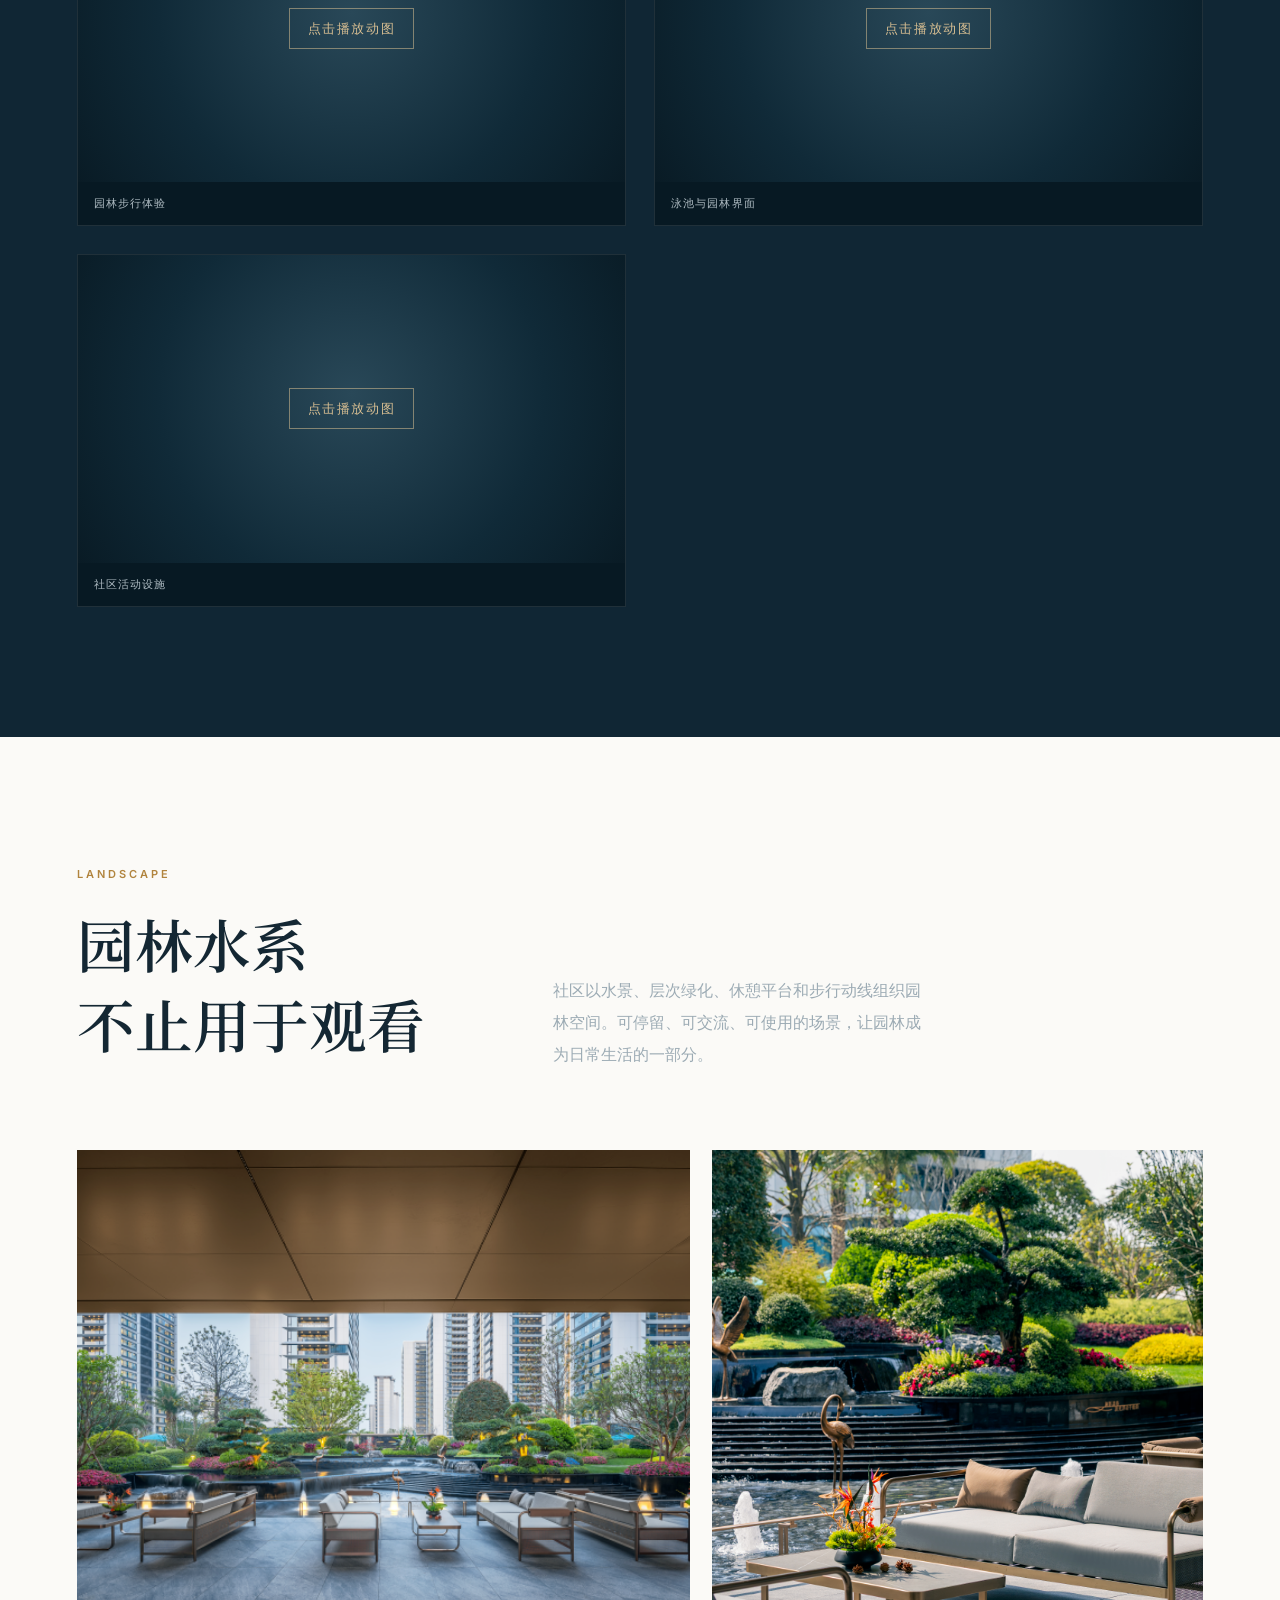
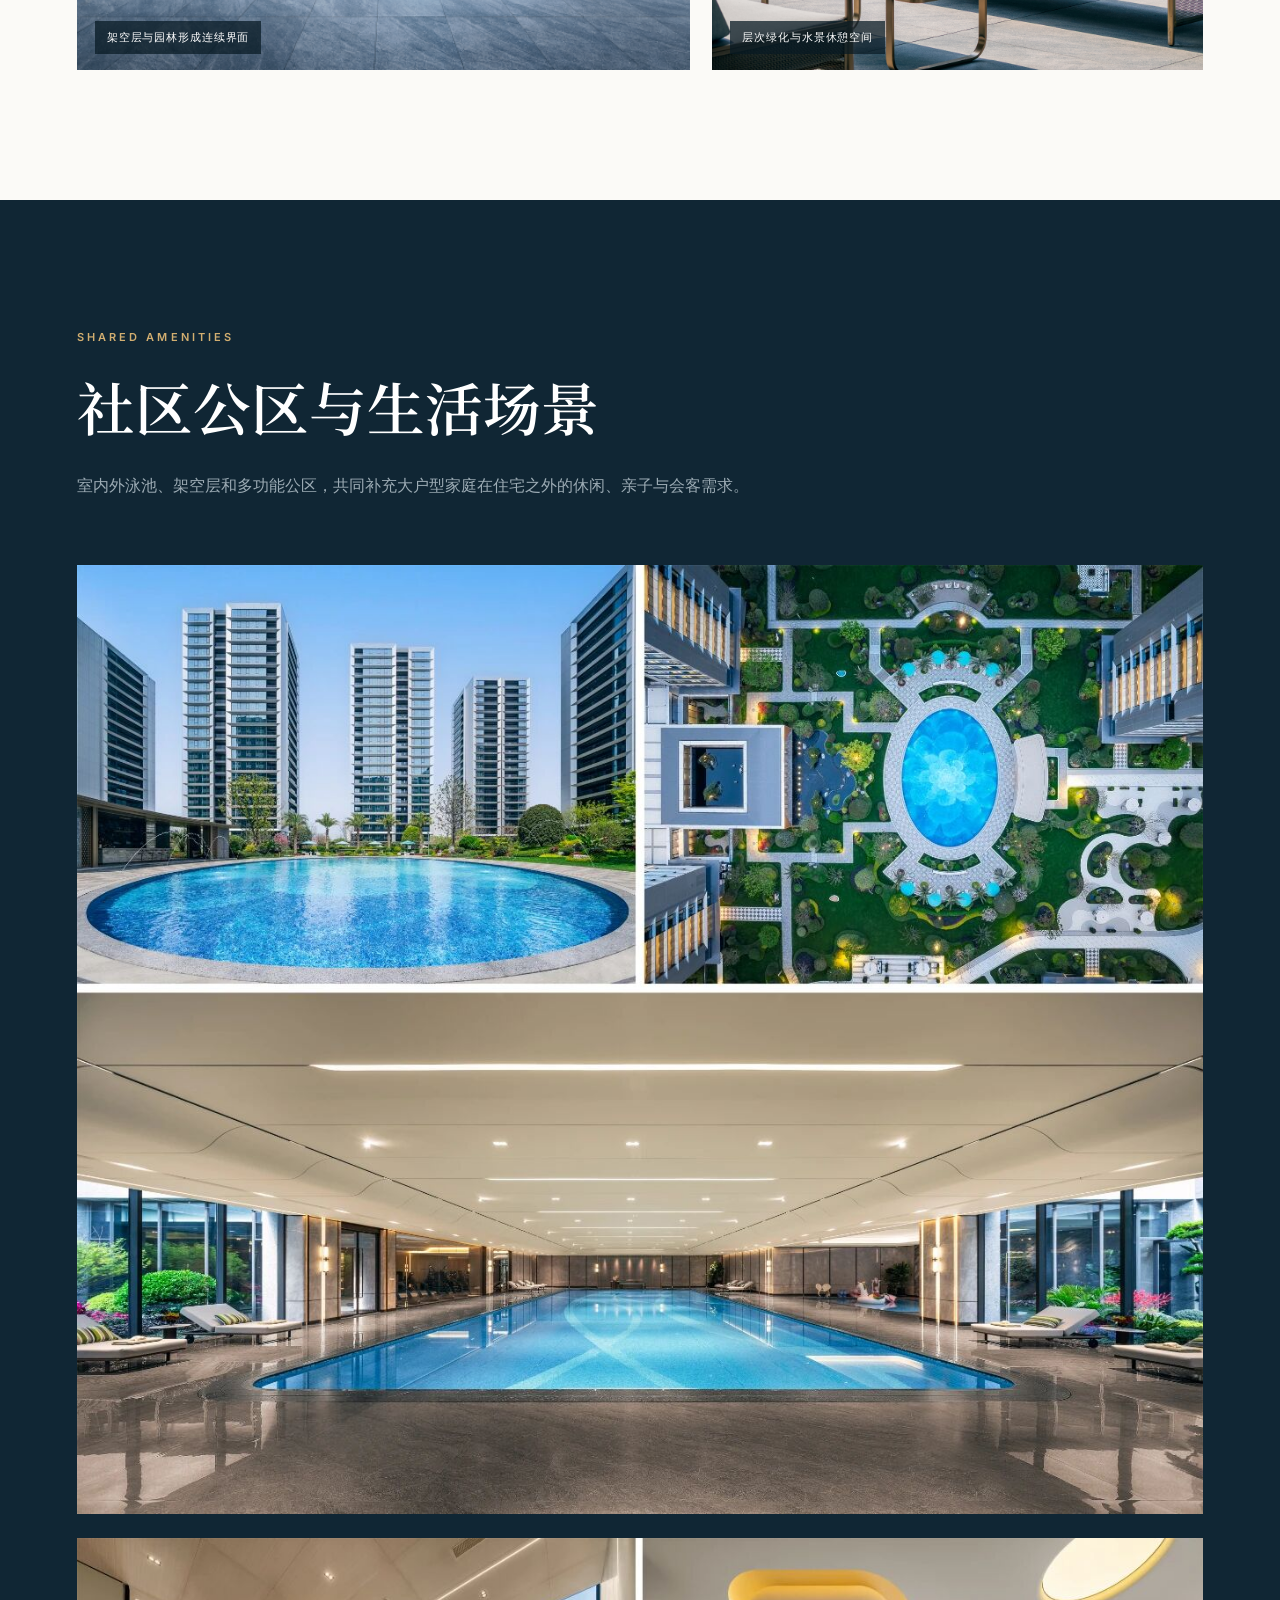
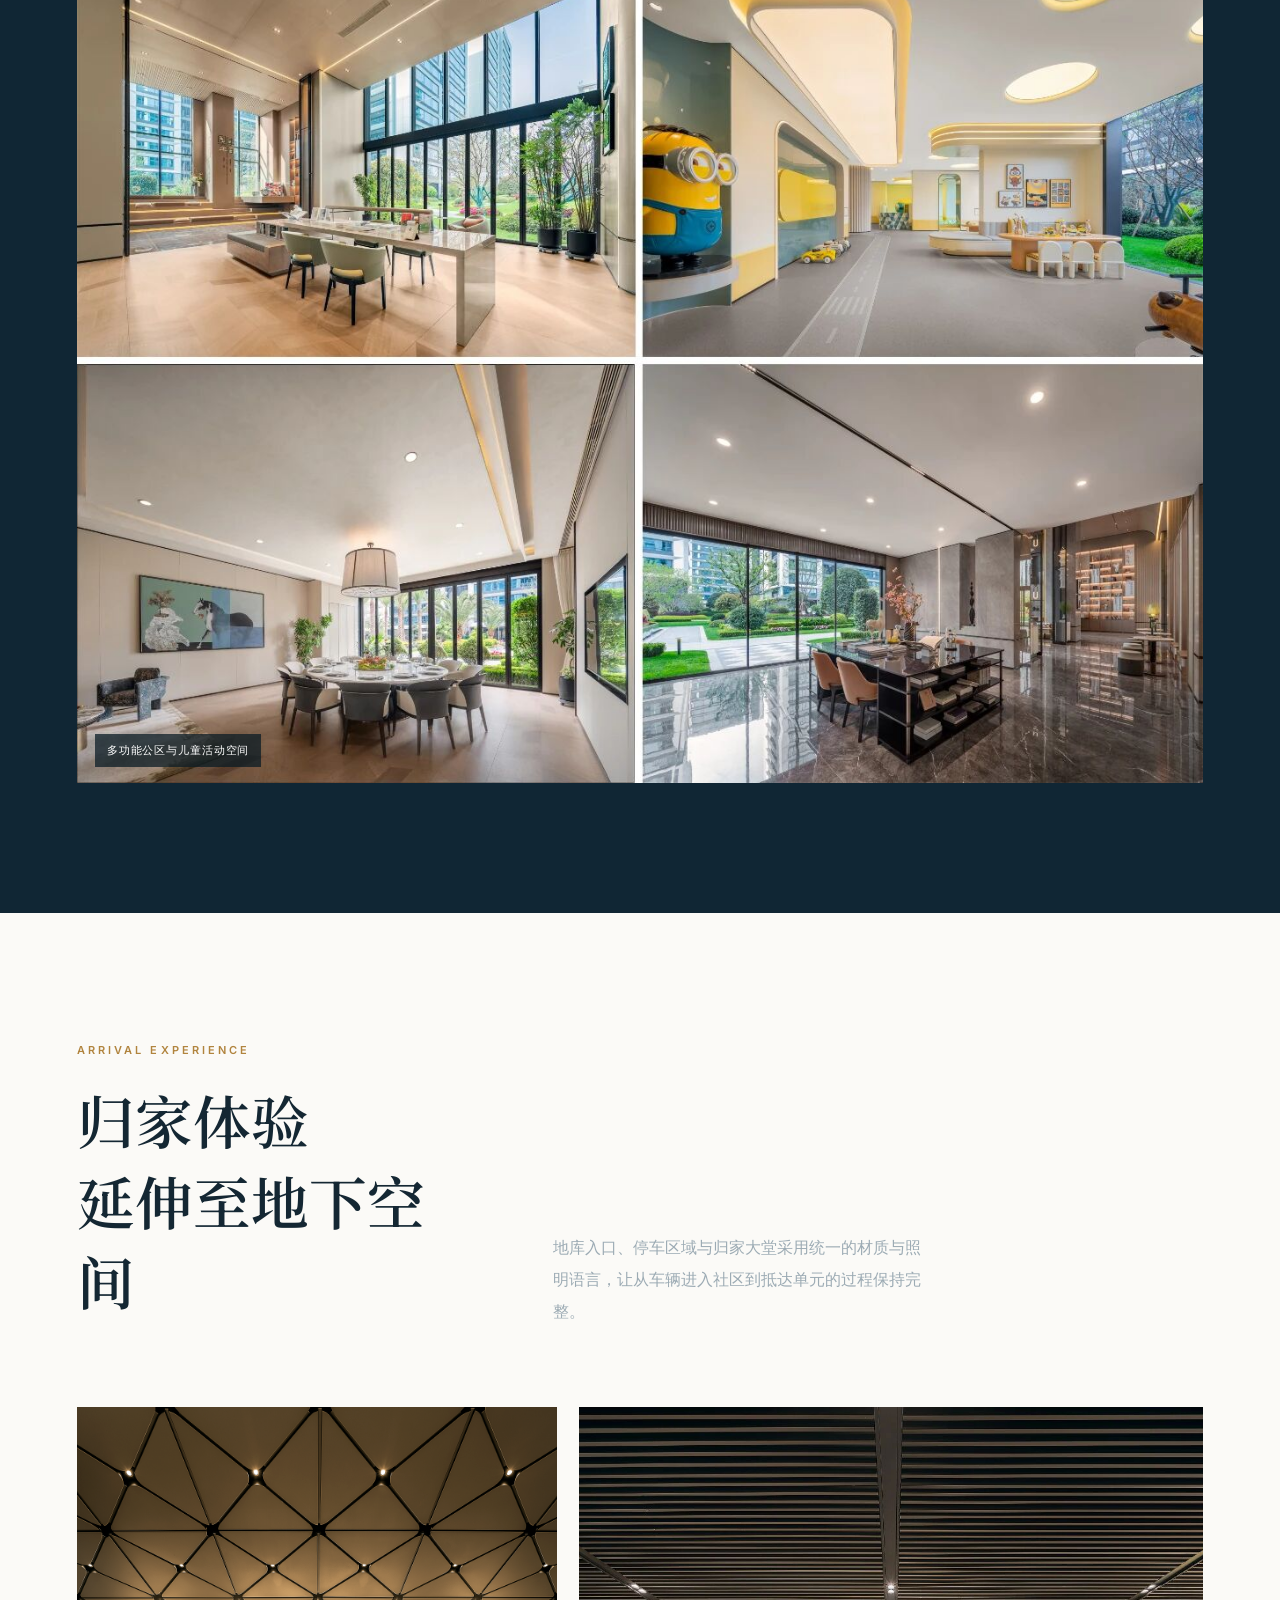
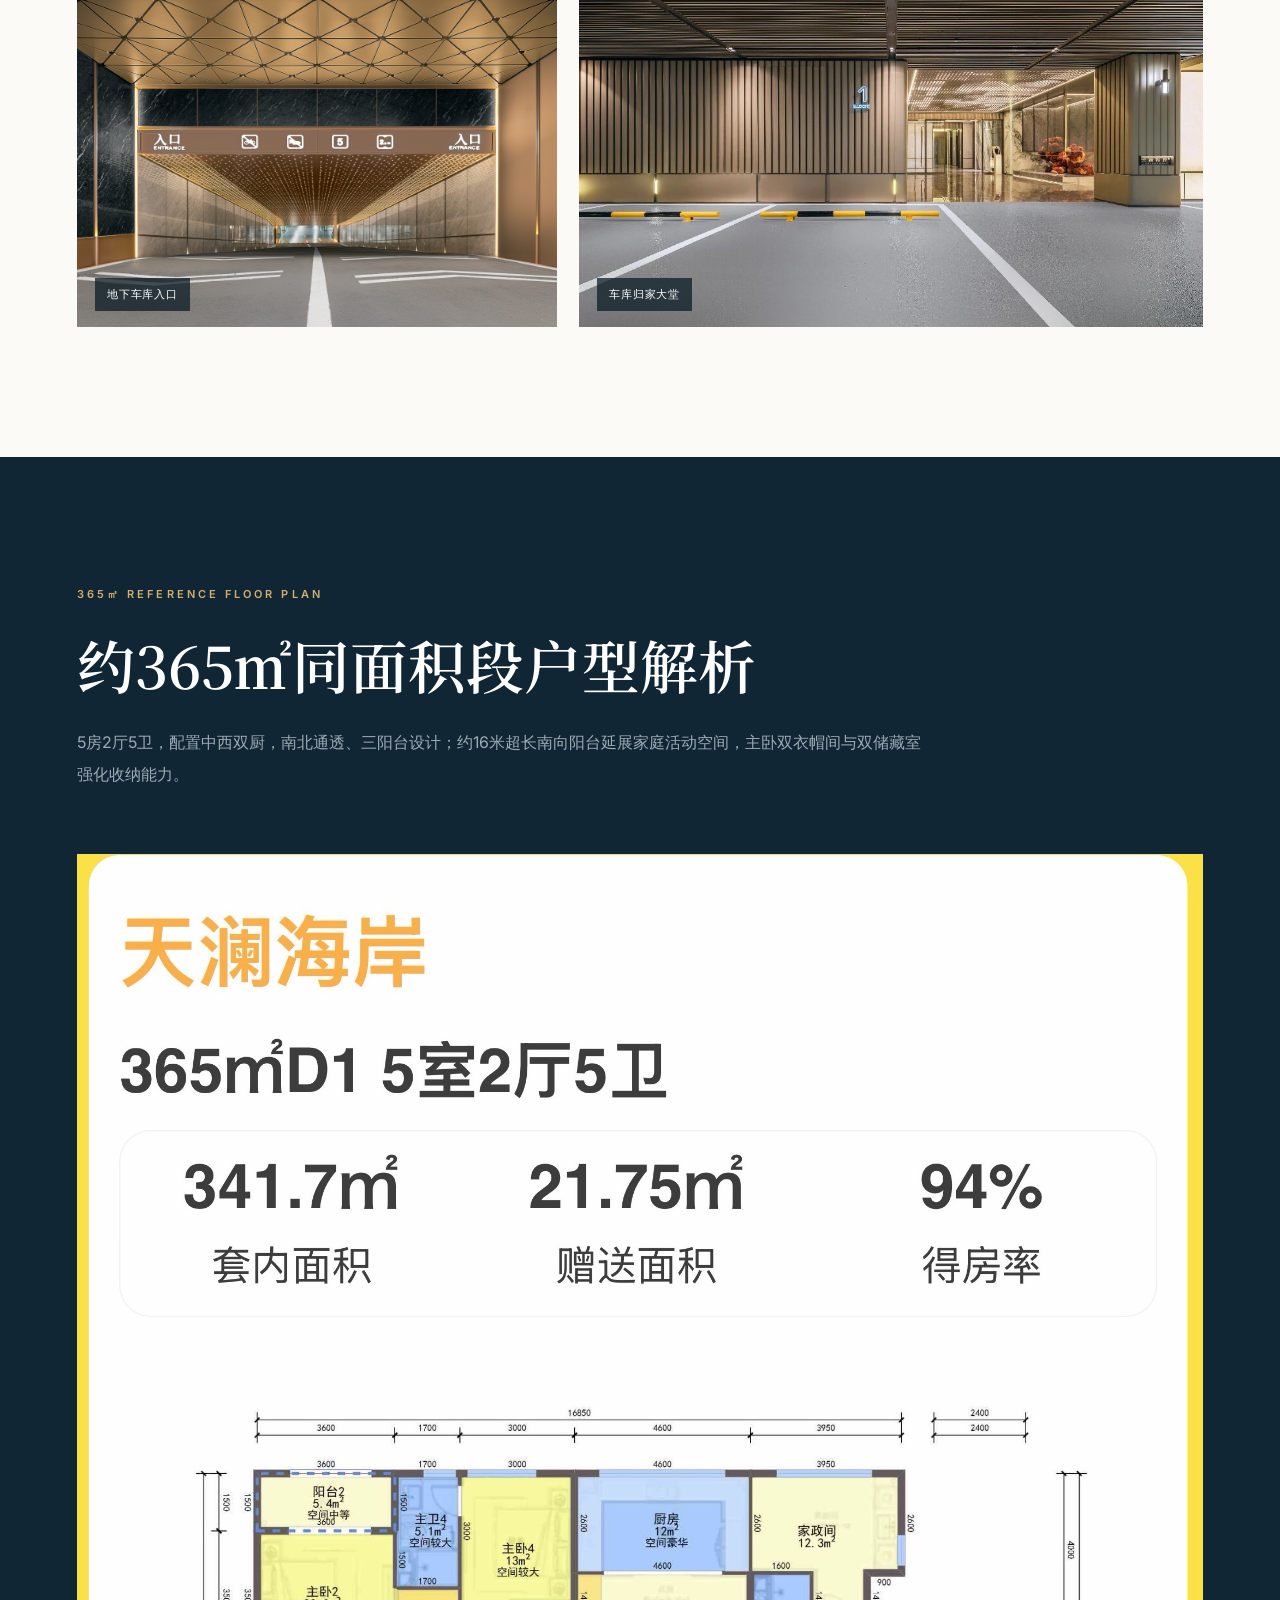
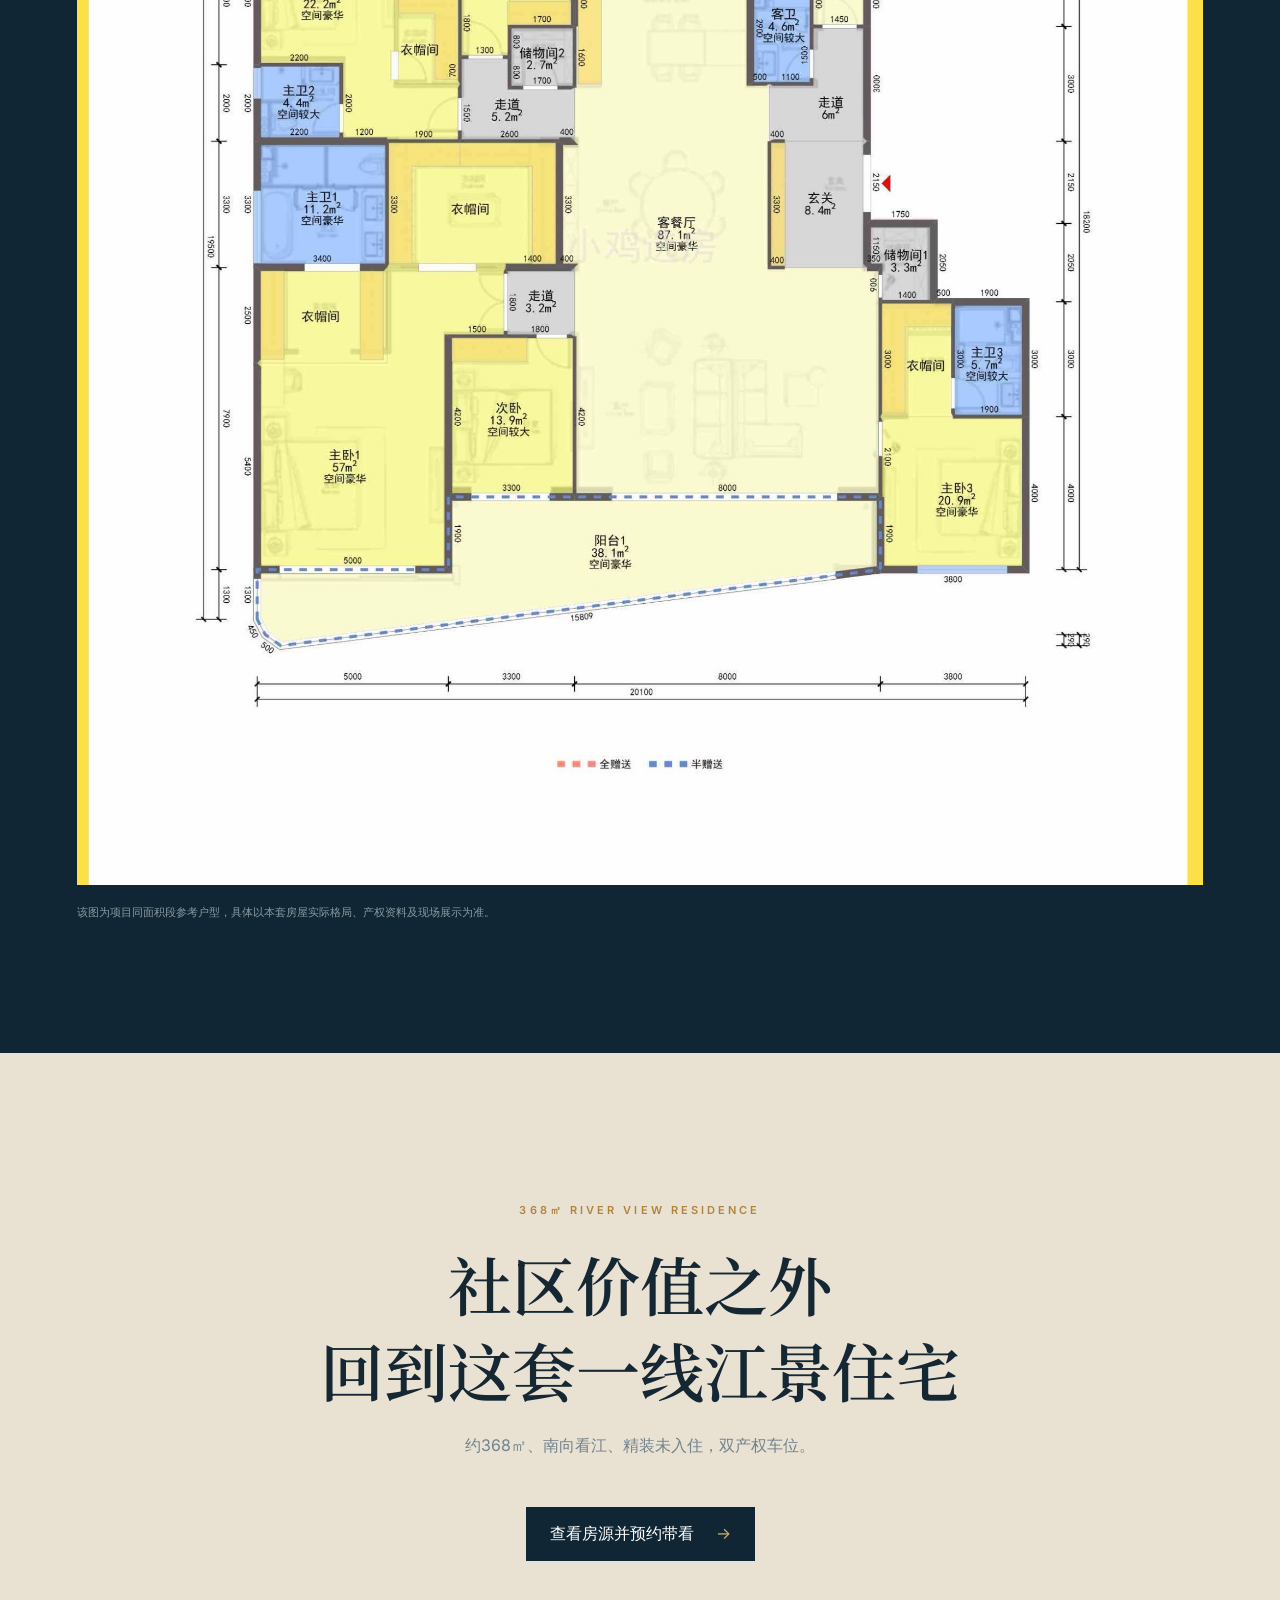
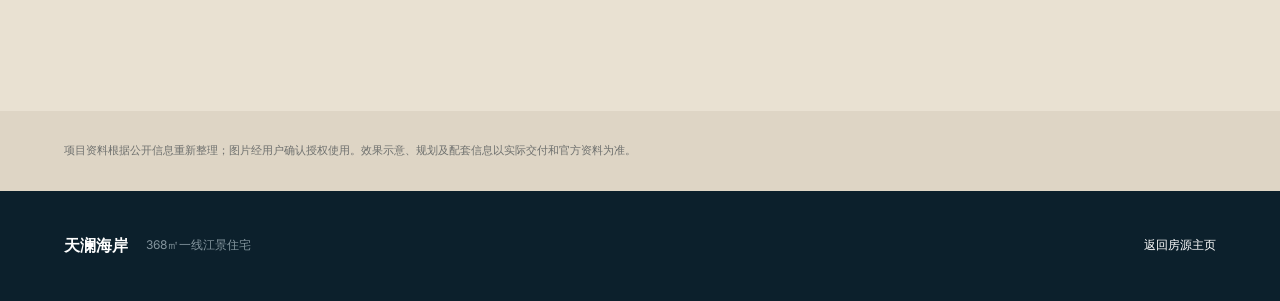
==== commit 4607c06f: "Add files via upload" ====
--- a/project.html
+++ b/project.html
@@ -69,20 +69,35 @@
       <figcaption>钱塘江城市区位示意</figcaption>
     </figure>
 
+    <section class="building-location section-pad">
+      <div class="section-heading split-heading">
+        <div>
+          <p class="eyebrow dark">THE RESIDENCE LOCATION</p>
+          <h2>13栋中高楼层<br>居于一线江景中间位置</h2>
+        </div>
+        <p>本房源位于社区南侧一线临江楼幢的中间位置。相较两侧楼幢，13栋正面承接江景界面，中高楼层兼顾观景尺度、采光与日常居住感受。</p>
+      </div>
+      <figure class="building-location-visual">
+        <img src="assets/project/building-location.jpg" alt="天澜海岸楼幢分布及13栋位置示意" loading="lazy">
+        <figcaption>13栋位于社区南侧一线临江楼幢中间位置</figcaption>
+      </figure>
+      <p class="building-location-note">楼幢位置根据公开鸟瞰资料标注，具体边界与视线关系以现场实际为准。</p>
+    </section>
+
     <section class="architecture section-pad dark-section">
       <div class="section-heading">
         <p class="eyebrow">ARCHITECTURE</p>
         <h2>建筑立面与社区实景</h2>
-        <p>临江楼幢以横向线条和弧面元素形成辨识度；社区内部通过园林、泳池和建筑界面共同构成连续的居住场景。以下动图均按原始尺寸展示，避免放大失真。</p>
+        <p>临江楼幢以横向线条和弧面元素形成辨识度；社区内部通过园林、泳池和建筑界面共同构成连续的居住场景。</p>
       </div>
       <div class="motion-grid">
-        <figure><img src="assets/project/facade-02.gif" alt="天澜海岸一线滨江区位动态展示" loading="lazy"><figcaption>一线滨江区位</figcaption></figure>
-        <figure><img src="assets/project/facade-07.gif" alt="天澜海岸建筑夜景动态展示" loading="lazy"><figcaption>建筑夜景界面</figcaption></figure>
-        <figure><img src="assets/project/facade-04.gif" alt="天澜海岸建筑弧形立面动态展示" loading="lazy"><figcaption>弧形立面细节</figcaption></figure>
-        <figure><img src="assets/project/facade-03.gif" alt="天澜海岸中央园林动态展示" loading="lazy"><figcaption>中央园林与楼幢布局</figcaption></figure>
-        <figure><img src="assets/project/facade-05.gif" alt="天澜海岸园林步道动态展示" loading="lazy"><figcaption>园林步行体验</figcaption></figure>
-        <figure><img src="assets/project/facade-06.gif" alt="天澜海岸泳池园林动态展示" loading="lazy"><figcaption>泳池与园林界面</figcaption></figure>
-        <figure><img src="assets/project/facade-01.gif" alt="天澜海岸社区健身设施动态展示" loading="lazy"><figcaption>社区活动设施</figcaption></figure>
+        <figure><button class="motion-player" data-src="assets/project/facade-02.gif" data-alt="天澜海岸一线滨江区位动态展示"><span>点击播放动图</span></button><figcaption>一线滨江区位</figcaption></figure>
+        <figure><button class="motion-player" data-src="assets/project/facade-07.gif" data-alt="天澜海岸建筑夜景动态展示"><span>点击播放动图</span></button><figcaption>建筑夜景界面</figcaption></figure>
+        <figure><button class="motion-player" data-src="assets/project/facade-04.gif" data-alt="天澜海岸建筑弧形立面动态展示"><span>点击播放动图</span></button><figcaption>弧形立面细节</figcaption></figure>
+        <figure><button class="motion-player" data-src="assets/project/facade-03.gif" data-alt="天澜海岸中央园林动态展示"><span>点击播放动图</span></button><figcaption>中央园林与楼幢布局</figcaption></figure>
+        <figure><button class="motion-player" data-src="assets/project/facade-05.gif" data-alt="天澜海岸园林步道动态展示"><span>点击播放动图</span></button><figcaption>园林步行体验</figcaption></figure>
+        <figure><button class="motion-player" data-src="assets/project/facade-06.gif" data-alt="天澜海岸泳池园林动态展示"><span>点击播放动图</span></button><figcaption>泳池与园林界面</figcaption></figure>
+        <figure><button class="motion-player" data-src="assets/project/facade-01.gif" data-alt="天澜海岸社区健身设施动态展示"><span>点击播放动图</span></button><figcaption>社区活动设施</figcaption></figure>
       </div>
     </section>
 
@@ -118,6 +133,18 @@
       </div>
     </section>
 
+    <section class="floorplan section-pad dark-section">
+      <div class="section-heading">
+        <p class="eyebrow">365㎡ REFERENCE FLOOR PLAN</p>
+        <h2>约365㎡同面积段户型解析</h2>
+        <p>5房2厅5卫，配置中西双厨，南北通透、三阳台设计；约16米超长南向阳台延展家庭活动空间，主卧双衣帽间与双储藏室强化收纳能力。</p>
+      </div>
+      <figure class="floorplan-visual">
+        <img src="assets/project/floorplan-365.jpg" alt="天澜海岸约365平方米参考户型图" loading="lazy">
+      </figure>
+      <p class="floorplan-note">该图为项目同面积段参考户型，具体以本套房屋实际格局、产权资料及现场展示为准。</p>
+    </section>
+
     <section class="project-cta">
       <p class="eyebrow dark">368㎡ RIVER VIEW RESIDENCE</p>
       <h2>社区价值之外<br>回到这套一线江景住宅</h2>
@@ -127,7 +154,6 @@
 
     <aside class="source-note">
       <p>项目资料根据公开信息重新整理；图片经用户确认授权使用。效果示意、规划及配套信息以实际交付和官方资料为准。</p>
-      <a href="https://mp.weixin.qq.com/s/0r82_FI4SOP3FWoCdbgNpA" target="_blank" rel="noopener noreferrer">查看参考原文</a>
     </aside>
   </main>
 
@@ -135,5 +161,25 @@
     <div><strong>天澜海岸</strong><span>368㎡一线江景住宅</span></div>
     <a href="index.html">返回房源主页</a>
   </footer>
+  <script>
+    document.querySelectorAll(".motion-player").forEach(player => {
+      player.addEventListener("click", () => {
+        if (player.dataset.loaded) return;
+        player.dataset.loaded = "true";
+        player.classList.add("loading");
+        player.querySelector("span").textContent = "动图加载中…";
+
+        const image = new Image();
+        image.alt = player.dataset.alt;
+        image.onload = () => player.replaceWith(image);
+        image.onerror = () => {
+          player.classList.remove("loading");
+          player.querySelector("span").textContent = "加载失败，点击重试";
+          delete player.dataset.loaded;
+        };
+        image.src = player.dataset.src;
+      });
+    });
+  </script>
 </body>
 </html>
--- a/project.css
+++ b/project.css
@@ -1 +1,83 @@
-:root{--ink:#142733;--deep:#102634;--cream:#f3efe7;--paper:#fbfaf7;--gold:#b1843e;--muted:#73838d}*{box-sizing:border-box}html{scroll-behavior:smooth}body{margin:0;background:var(--paper);color:var(--ink);font-family:Inter,"PingFang SC","Microsoft YaHei",sans-serif}img{display:block;max-width:100%}figure{margin:0}.sub-nav{height:76px;padding:0 4vw;display:flex;align-items:center;justify-content:space-between;position:absolute;inset:0 0 auto;z-index:5;color:#fff}.sub-brand{display:flex;align-items:center;gap:14px;color:inherit;text-decoration:none}.sub-brand span{width:48px;height:48px;border:1px solid rgba(255,255,255,.65);display:grid;place-items:center;letter-spacing:.12em}.sub-brand strong{font-family:"Noto Serif SC",serif}.back-link{color:#fff;text-decoration:none;border-bottom:1px solid rgba(255,255,255,.5);padding:8px 0}.back-link span{margin-left:12px}.eyebrow{margin:0;color:#d2ae70;font-size:11px;font-weight:600;letter-spacing:.28em}.eyebrow.dark{color:var(--gold)}.section-pad{padding:130px max(6vw,28px)}.project-hero{height:100svh;min-height:650px;position:relative;display:flex;align-items:flex-end;color:#fff;overflow:hidden}.project-hero>img{position:absolute;inset:0;width:100%;height:100%;object-fit:cover}.project-hero-shade{position:absolute;inset:0;background:linear-gradient(180deg,rgba(7,24,34,.28),rgba(7,24,34,.12) 42%,rgba(7,24,34,.84))}.project-hero-copy{position:relative;z-index:2;width:min(930px,88vw);padding:0 7vw 10vh}.project-hero-copy h1{font:600 clamp(48px,7vw,92px)/1.18 "Noto Serif SC",serif;margin:24px 0}.project-hero-copy>p:last-child{max-width:620px;color:#d4dde1;line-height:2}.project-hero small{position:absolute;z-index:2;right:3vw;bottom:24px;color:rgba(255,255,255,.65)}.intro{display:grid;grid-template-columns:1fr 1.2fr;gap:8vw}.intro h2,.section-heading h2,.split-heading h2{font:600 clamp(38px,4.5vw,64px)/1.4 "Noto Serif SC",serif;margin:22px 0}.intro-body{align-self:end;color:var(--muted);line-height:2}.wide-visual{position:relative;background:#0c202c}.wide-visual img{width:100%;max-height:850px;object-fit:cover}.wide-visual figcaption,.landscape-grid figcaption,.amenities-space figcaption,.arrival-grid figcaption{position:absolute;left:18px;bottom:16px;padding:9px 12px;background:rgba(8,25,35,.72);color:#fff;font-size:11px;letter-spacing:.08em}.dark-section{background:var(--deep);color:#fff}.section-heading{max-width:850px;margin-bottom:64px}.section-heading>p:last-child,.split-heading>p{color:#9cabb4;line-height:2}.motion-grid{display:grid;grid-template-columns:repeat(2,minmax(0,640px));justify-content:center;gap:28px}.motion-grid figure{background:#071923;border:1px solid rgba(255,255,255,.1)}.motion-grid img{width:100%;height:auto}.motion-grid figcaption{padding:14px 16px;color:#aebbc2;font-size:11px;letter-spacing:.1em}.split-heading{display:grid;grid-template-columns:1fr 1fr;gap:8vw;align-items:end;margin-bottom:64px}.landscape-grid{display:grid;grid-template-columns:1.25fr 1fr;gap:22px}.landscape-grid figure,.amenities-space,.arrival-grid figure{position:relative;overflow:hidden}.landscape-grid img{width:100%;height:100%;min-height:520px;object-fit:cover}.amenities-collage{max-width:1280px;margin:0 auto 24px}.amenities-collage img{width:100%;height:auto}.amenities-space{max-width:1280px;margin:auto}.amenities-space img{width:100%;height:auto}.arrival-grid{display:grid;grid-template-columns:1fr 1.3fr;gap:22px}.arrival-grid img{width:100%;height:520px;object-fit:cover}.project-cta{text-align:center;padding:150px 24px;background:#e9e1d2}.project-cta h2{font:600 clamp(40px,5vw,66px)/1.35 "Noto Serif SC",serif;margin:22px 0}.project-cta p:not(.eyebrow){color:var(--muted)}.project-cta a{display:inline-block;margin-top:34px;padding:16px 24px;background:var(--deep);color:#fff;text-decoration:none}.project-cta a span{margin-left:18px;color:#d2ae70}.source-note{display:flex;justify-content:space-between;gap:30px;padding:30px 5vw;background:#ded5c5;color:#6e706e;font-size:11px;line-height:1.8}.source-note p{margin:0}.source-note a{color:var(--ink);white-space:nowrap}footer{padding:44px 5vw;background:#0c202c;color:#fff;display:flex;justify-content:space-between;align-items:center}footer div{display:flex;gap:18px;align-items:center}footer span{color:#83949d;font-size:12px}footer a{color:#fff;text-decoration:none;font-size:12px}@media(max-width:800px){.sub-nav{height:64px}.sub-brand strong{display:none}.section-pad{padding:90px 22px}.project-hero{min-height:620px}.project-hero-copy{padding:0 24px 80px}.project-hero small{left:24px;right:auto;font-size:9px}.intro,.split-heading{grid-template-columns:1fr}.wide-visual img{min-height:360px;object-fit:cover}.motion-grid{grid-template-columns:1fr;gap:18px}.landscape-grid,.arrival-grid{grid-template-columns:1fr}.landscape-grid img,.arrival-grid img{height:auto;min-height:0}.source-note,footer{flex-direction:column;align-items:flex-start}}
+﻿:root{--ink:#142733;--deep:#102634;--cream:#f3efe7;--paper:#fbfaf7;--gold:#b1843e;--muted:#73838d}
+*{box-sizing:border-box}
+html{scroll-behavior:smooth}
+body{margin:0;background:var(--paper);color:var(--ink);font-family:Inter,"PingFang SC","Microsoft YaHei",sans-serif}
+img{display:block;max-width:100%}
+figure{margin:0}
+.sub-nav{height:76px;padding:0 4vw;display:flex;align-items:center;justify-content:space-between;position:absolute;inset:0 0 auto;z-index:5;color:#fff}
+.sub-brand{display:flex;align-items:center;gap:14px;color:inherit;text-decoration:none}
+.sub-brand span{width:48px;height:48px;border:1px solid rgba(255,255,255,.65);display:grid;place-items:center;letter-spacing:.12em}
+.sub-brand strong{font-family:"Noto Serif SC",serif}
+.back-link{color:#fff;text-decoration:none;border-bottom:1px solid rgba(255,255,255,.5);padding:8px 0}
+.back-link span{margin-left:12px}
+.eyebrow{margin:0;color:#d2ae70;font-size:11px;font-weight:600;letter-spacing:.28em}
+.eyebrow.dark{color:var(--gold)}
+.section-pad{padding:130px max(6vw,28px)}
+.project-hero{height:100svh;min-height:650px;position:relative;display:flex;align-items:flex-end;color:#fff;overflow:hidden}
+.project-hero>img{position:absolute;inset:0;width:100%;height:100%;object-fit:cover}
+.project-hero-shade{position:absolute;inset:0;background:linear-gradient(180deg,rgba(7,24,34,.28),rgba(7,24,34,.12) 42%,rgba(7,24,34,.84))}
+.project-hero-copy{position:relative;z-index:2;width:min(930px,88vw);padding:0 7vw 10vh}
+.project-hero-copy h1{font:600 clamp(48px,7vw,92px)/1.18 "Noto Serif SC",serif;margin:24px 0}
+.project-hero-copy>p:last-child{max-width:620px;color:#d4dde1;line-height:2}
+.project-hero small{position:absolute;z-index:2;right:3vw;bottom:24px;color:rgba(255,255,255,.65)}
+.intro{display:grid;grid-template-columns:1fr 1.2fr;gap:8vw}
+.intro h2,.section-heading h2,.split-heading h2{font:600 clamp(38px,4.5vw,64px)/1.4 "Noto Serif SC",serif;margin:22px 0}
+.intro-body{align-self:end;color:var(--muted);line-height:2}
+.wide-visual{position:relative;background:#0c202c}
+.wide-visual img{width:100%;max-height:850px;object-fit:cover}
+.wide-visual figcaption,.landscape-grid figcaption,.amenities-space figcaption,.arrival-grid figcaption{position:absolute;left:18px;bottom:16px;padding:9px 12px;background:rgba(8,25,35,.72);color:#fff;font-size:11px;letter-spacing:.08em}
+.building-location{background:#e9e1d2}
+.building-location-visual{position:relative;max-width:1280px;margin:0 auto;background:#182b36}
+.building-location-visual img{width:100%;height:auto}
+.building-location-visual figcaption{position:absolute;left:18px;bottom:16px;padding:10px 14px;background:rgba(8,25,35,.8);color:#fff;font-size:12px;letter-spacing:.06em}
+.building-location-note{max-width:1280px;margin:16px auto 0;color:#79766f;font-size:11px;line-height:1.8}
+.dark-section{background:var(--deep);color:#fff}
+.section-heading{max-width:850px;margin-bottom:64px}
+.section-heading>p:last-child,.split-heading>p{color:#9cabb4;line-height:2}
+.motion-grid{display:grid;grid-template-columns:repeat(2,minmax(0,640px));justify-content:center;gap:28px}
+.motion-grid figure{background:#071923;border:1px solid rgba(255,255,255,.1)}
+.motion-grid img{width:100%;height:auto}
+.motion-player{width:100%;aspect-ratio:16/9;border:0;background:radial-gradient(circle at 50% 45%,#294858,#102a38 60%,#091b25);color:#d6bd91;font:500 13px/1 Inter,"PingFang SC",sans-serif;letter-spacing:.12em;cursor:pointer}
+.motion-player span{display:inline-block;padding:13px 18px;border:1px solid rgba(214,189,145,.55)}
+.motion-player.loading{cursor:wait}
+.motion-grid figcaption{padding:14px 16px;color:#aebbc2;font-size:11px;letter-spacing:.1em}
+.split-heading{display:grid;grid-template-columns:1fr 1fr;gap:8vw;align-items:end;margin-bottom:64px}
+.landscape-grid{display:grid;grid-template-columns:1.25fr 1fr;gap:22px}
+.landscape-grid figure,.amenities-space,.arrival-grid figure{position:relative;overflow:hidden}
+.landscape-grid img{width:100%;height:100%;min-height:520px;object-fit:cover}
+.amenities-collage{max-width:1280px;margin:0 auto 24px}
+.amenities-collage img{width:100%;height:auto}
+.amenities-space{max-width:1280px;margin:auto}
+.amenities-space img{width:100%;height:auto}
+.arrival-grid{display:grid;grid-template-columns:1fr 1.3fr;gap:22px}
+.arrival-grid img{width:100%;height:520px;object-fit:cover}
+.floorplan-visual{max-width:1160px;margin:0 auto;background:#fff}
+.floorplan-visual img{width:100%;height:auto}
+.floorplan-note{max-width:1160px;margin:18px auto 0;color:#8999a2;font-size:11px;line-height:1.8}
+.project-cta{text-align:center;padding:150px 24px;background:#e9e1d2}
+.project-cta h2{font:600 clamp(40px,5vw,66px)/1.35 "Noto Serif SC",serif;margin:22px 0}
+.project-cta p:not(.eyebrow){color:var(--muted)}
+.project-cta a{display:inline-block;margin-top:34px;padding:16px 24px;background:var(--deep);color:#fff;text-decoration:none}
+.project-cta a span{margin-left:18px;color:#d2ae70}
+.source-note{padding:30px 5vw;background:#ded5c5;color:#6e706e;font-size:11px;line-height:1.8}
+.source-note p{margin:0}
+.source-note a{color:var(--ink);white-space:nowrap}
+footer{padding:44px 5vw;background:#0c202c;color:#fff;display:flex;justify-content:space-between;align-items:center}
+footer div{display:flex;gap:18px;align-items:center}
+footer span{color:#83949d;font-size:12px}
+footer a{color:#fff;text-decoration:none;font-size:12px}
+@media(max-width:800px){.sub-nav{height:64px}
+.sub-brand strong{display:none}
+.section-pad{padding:90px 22px}
+.project-hero{min-height:620px}
+.project-hero-copy{padding:0 24px 80px}
+.project-hero small{left:24px;right:auto;font-size:9px}
+.intro,.split-heading{grid-template-columns:1fr}
+.wide-visual img{min-height:360px;object-fit:cover}
+.motion-grid{grid-template-columns:1fr;gap:18px}
+.landscape-grid,.arrival-grid{grid-template-columns:1fr}
+.landscape-grid img,.arrival-grid img{height:auto;min-height:0}
+.source-note,footer{flex-direction:column;align-items:flex-start}
+}
+
+
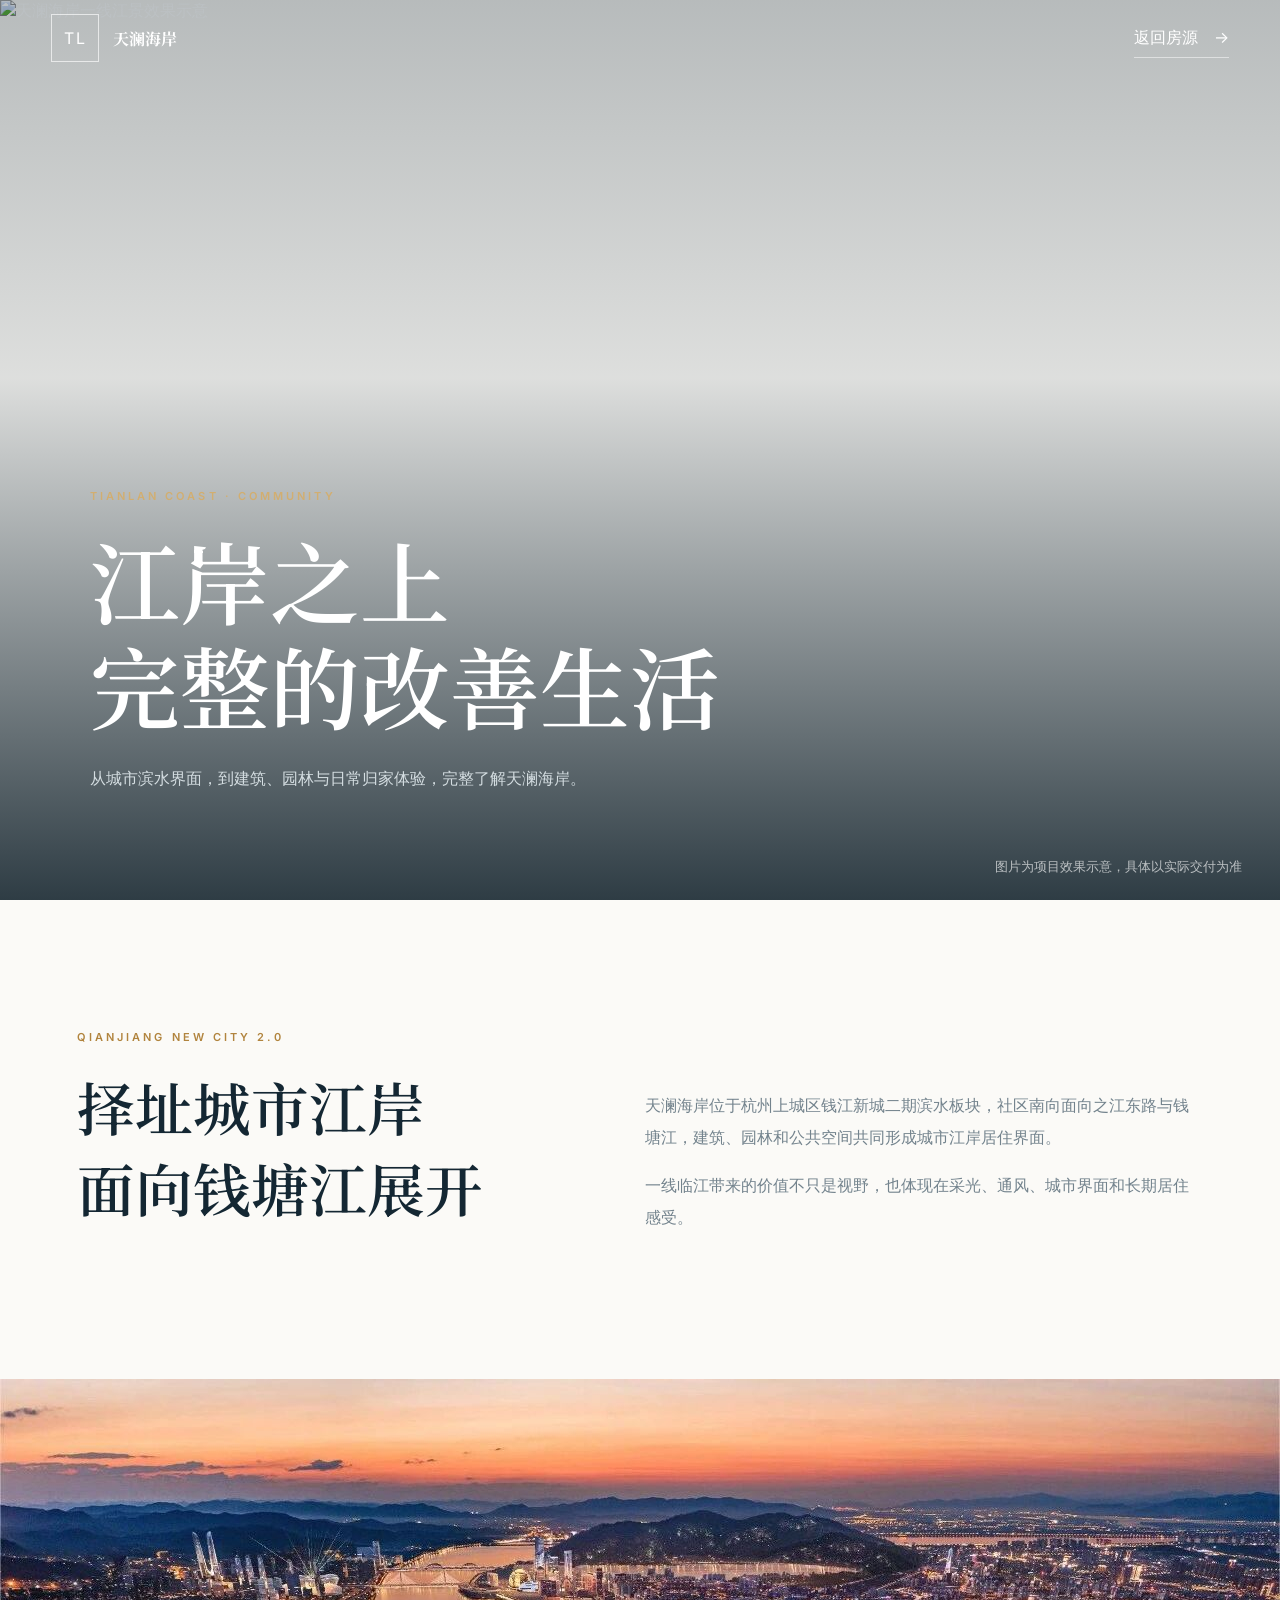
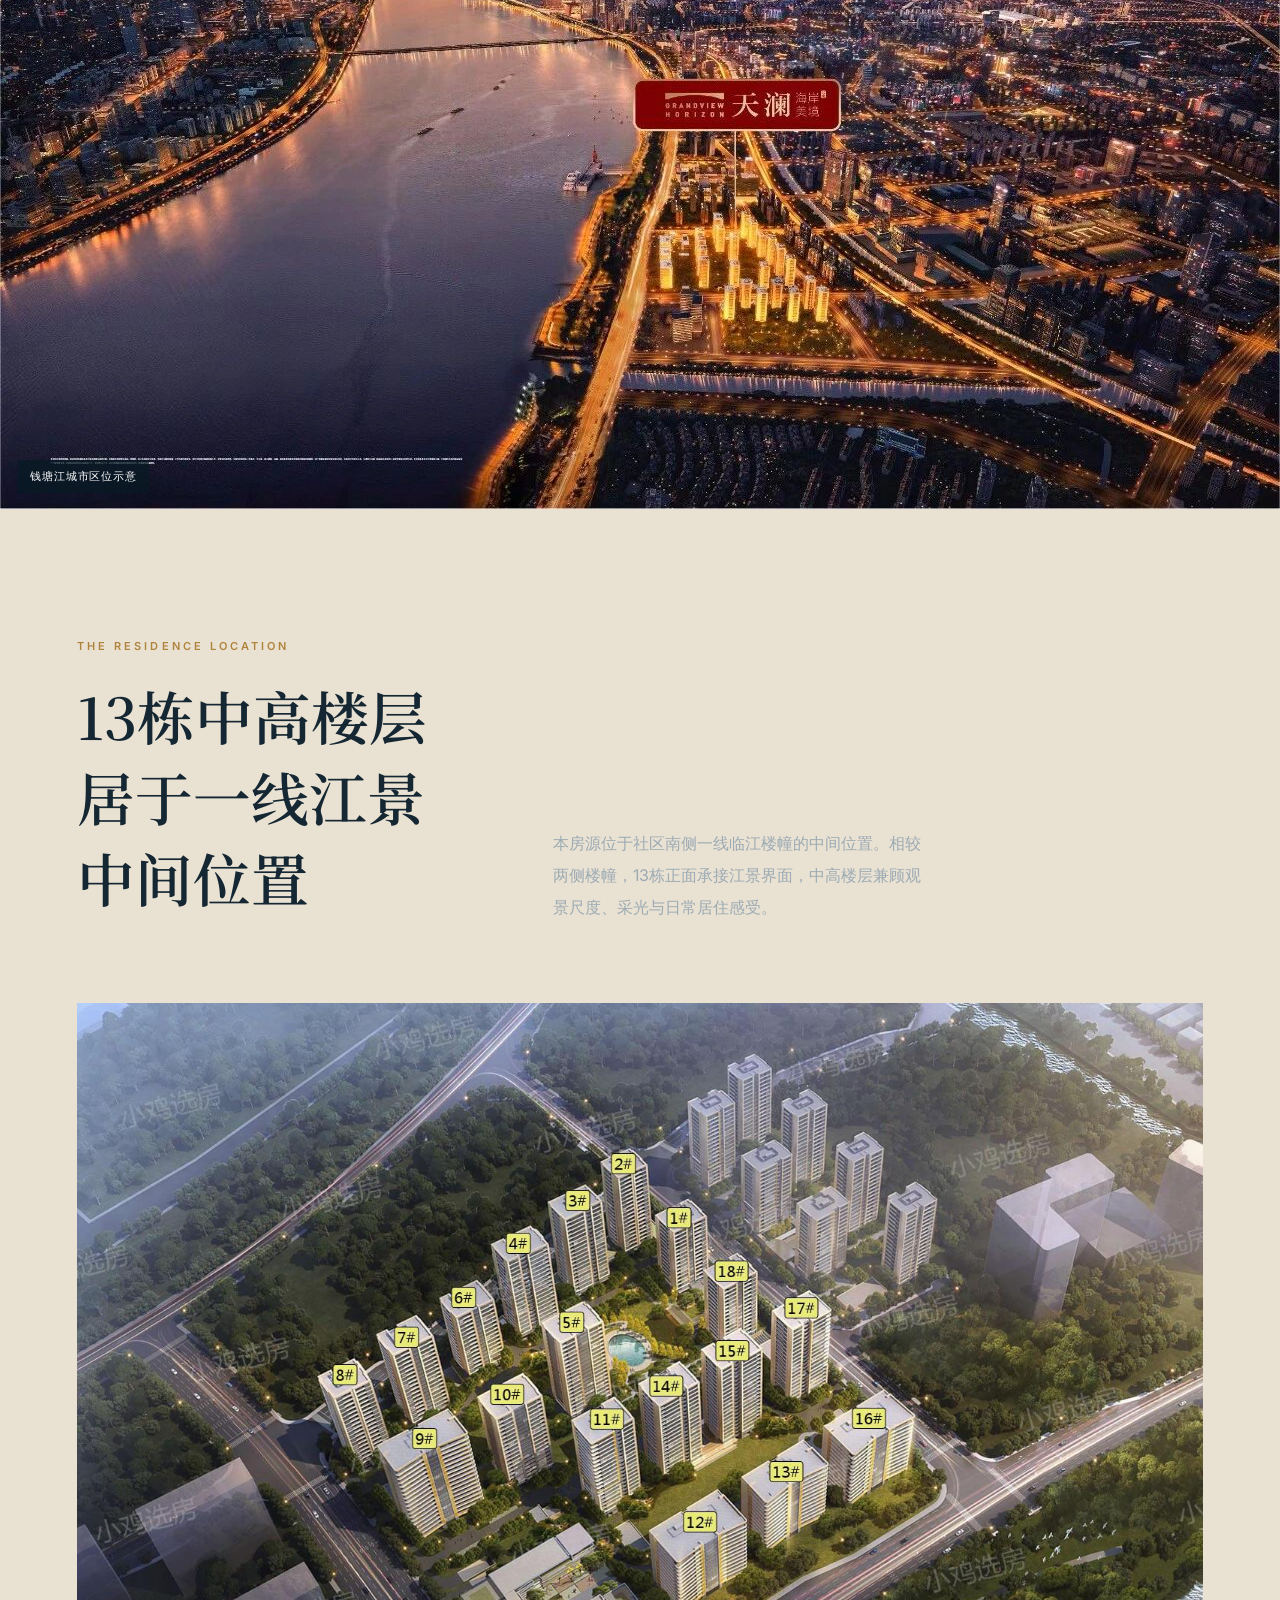
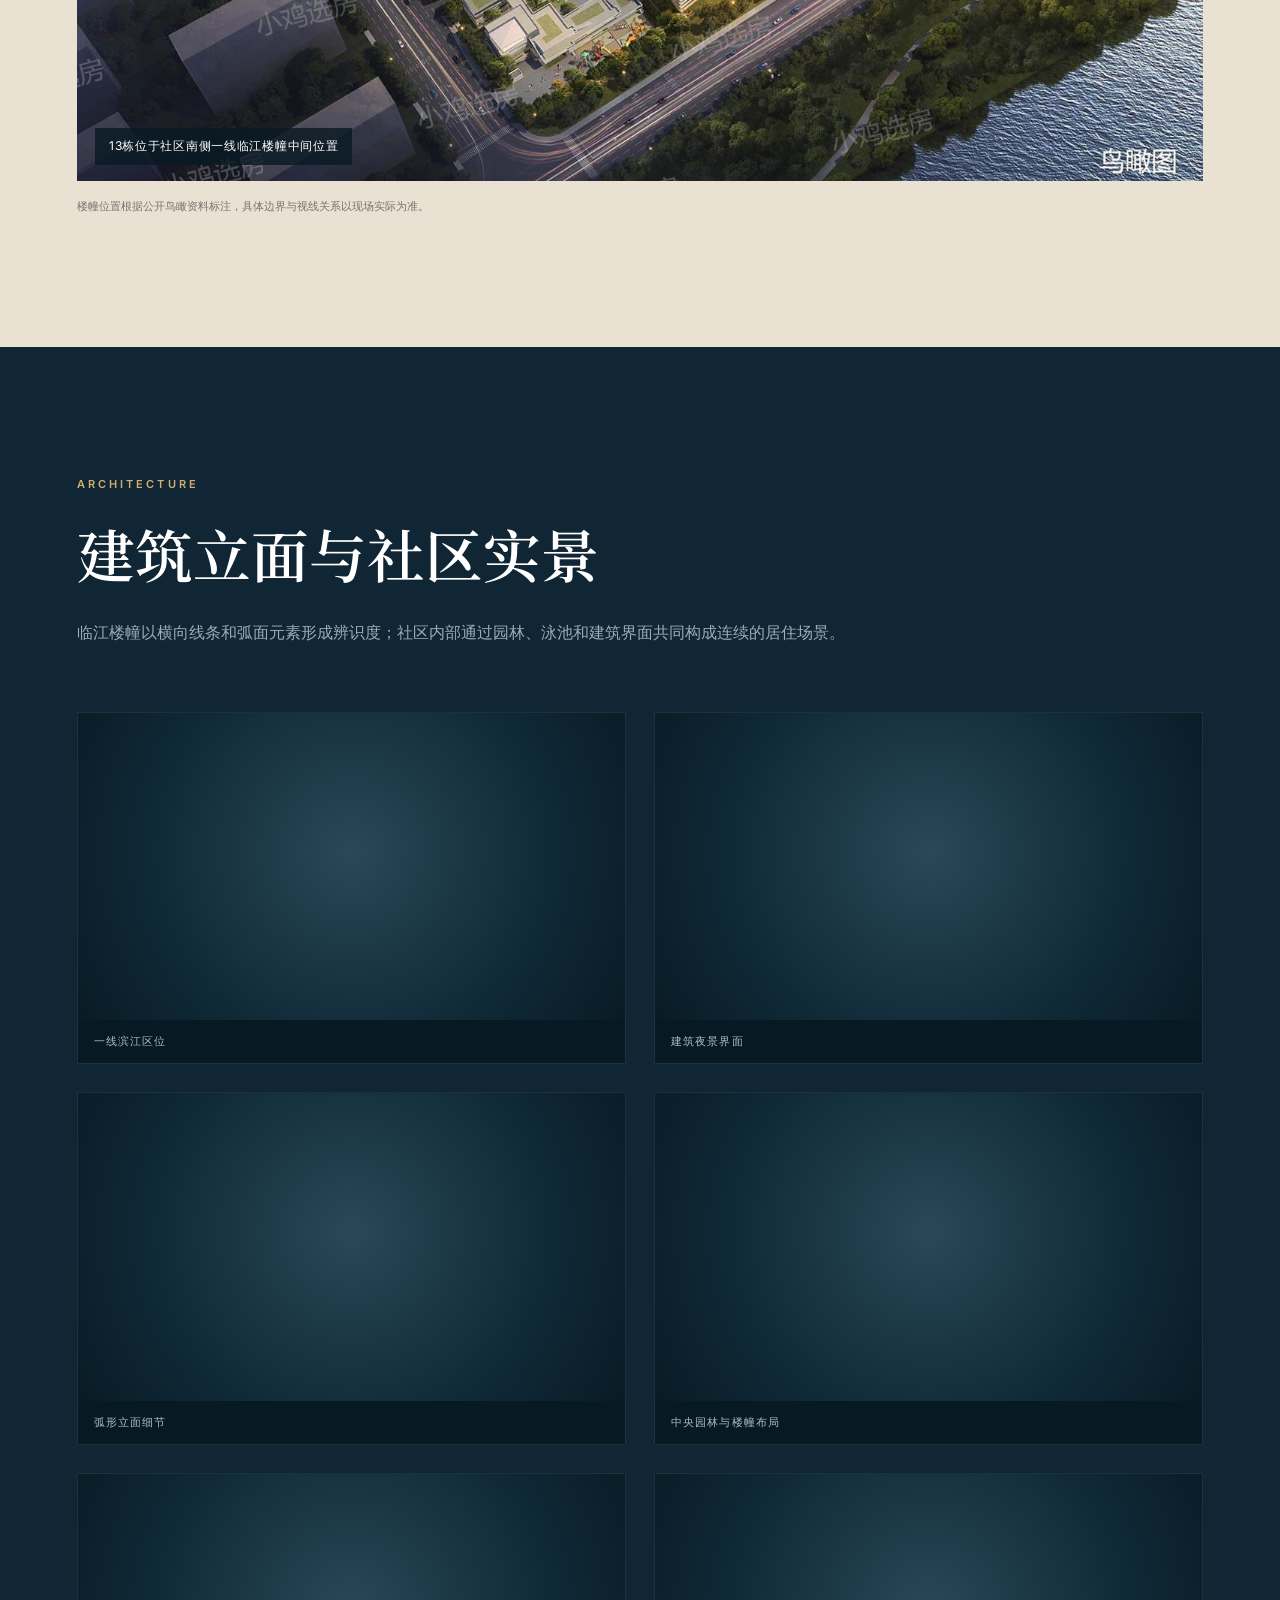
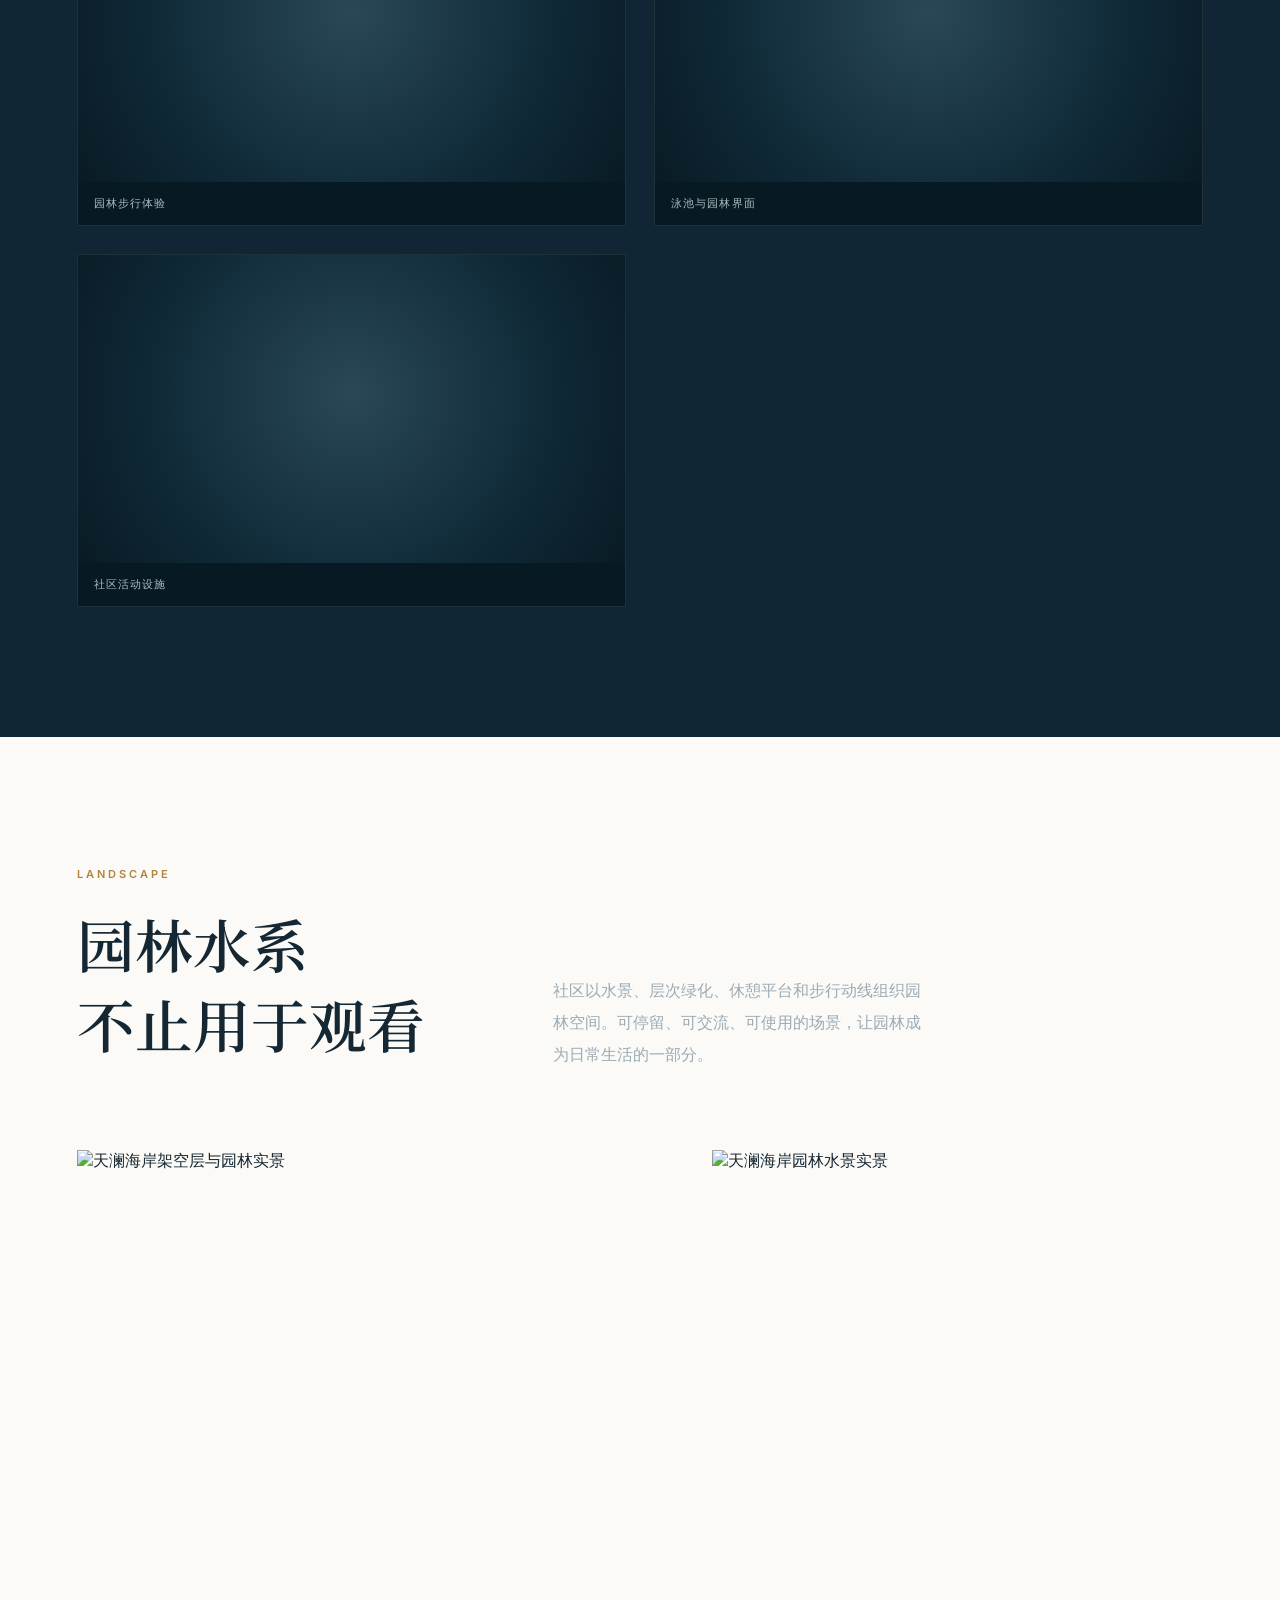
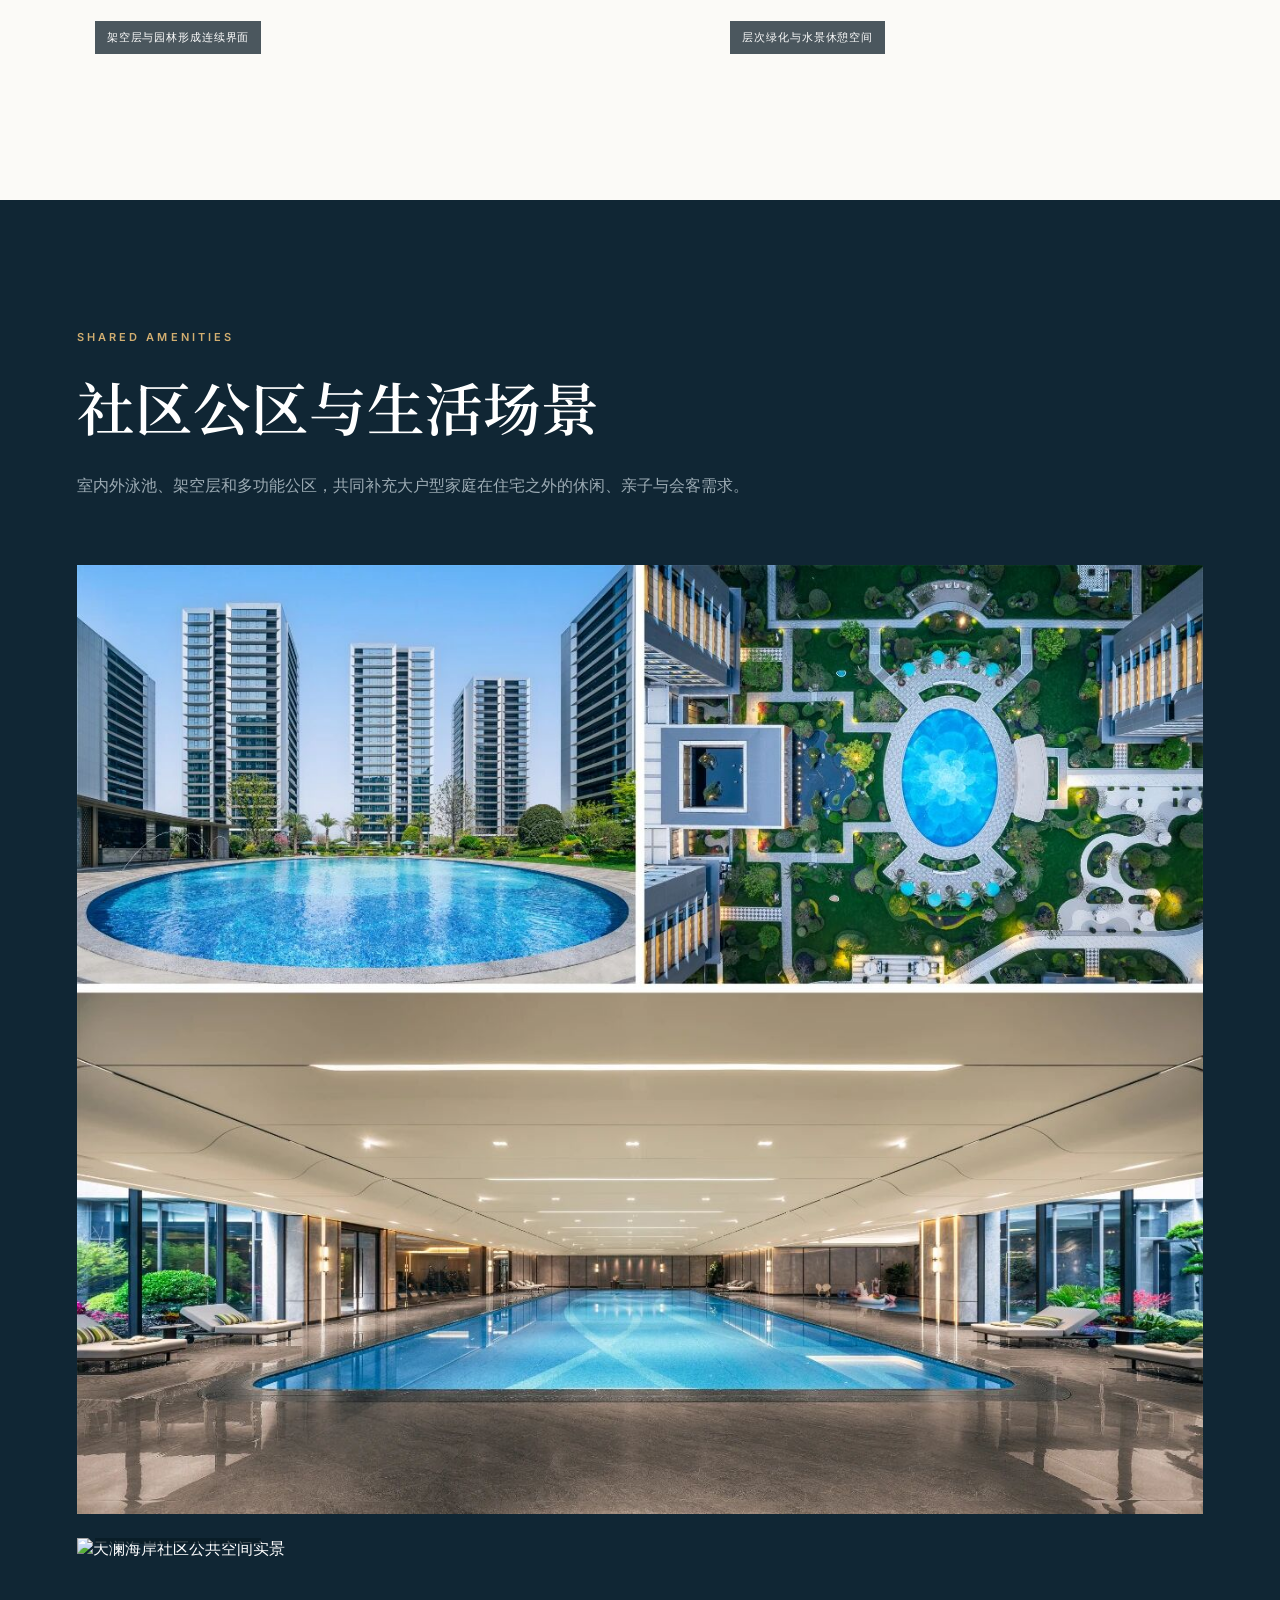
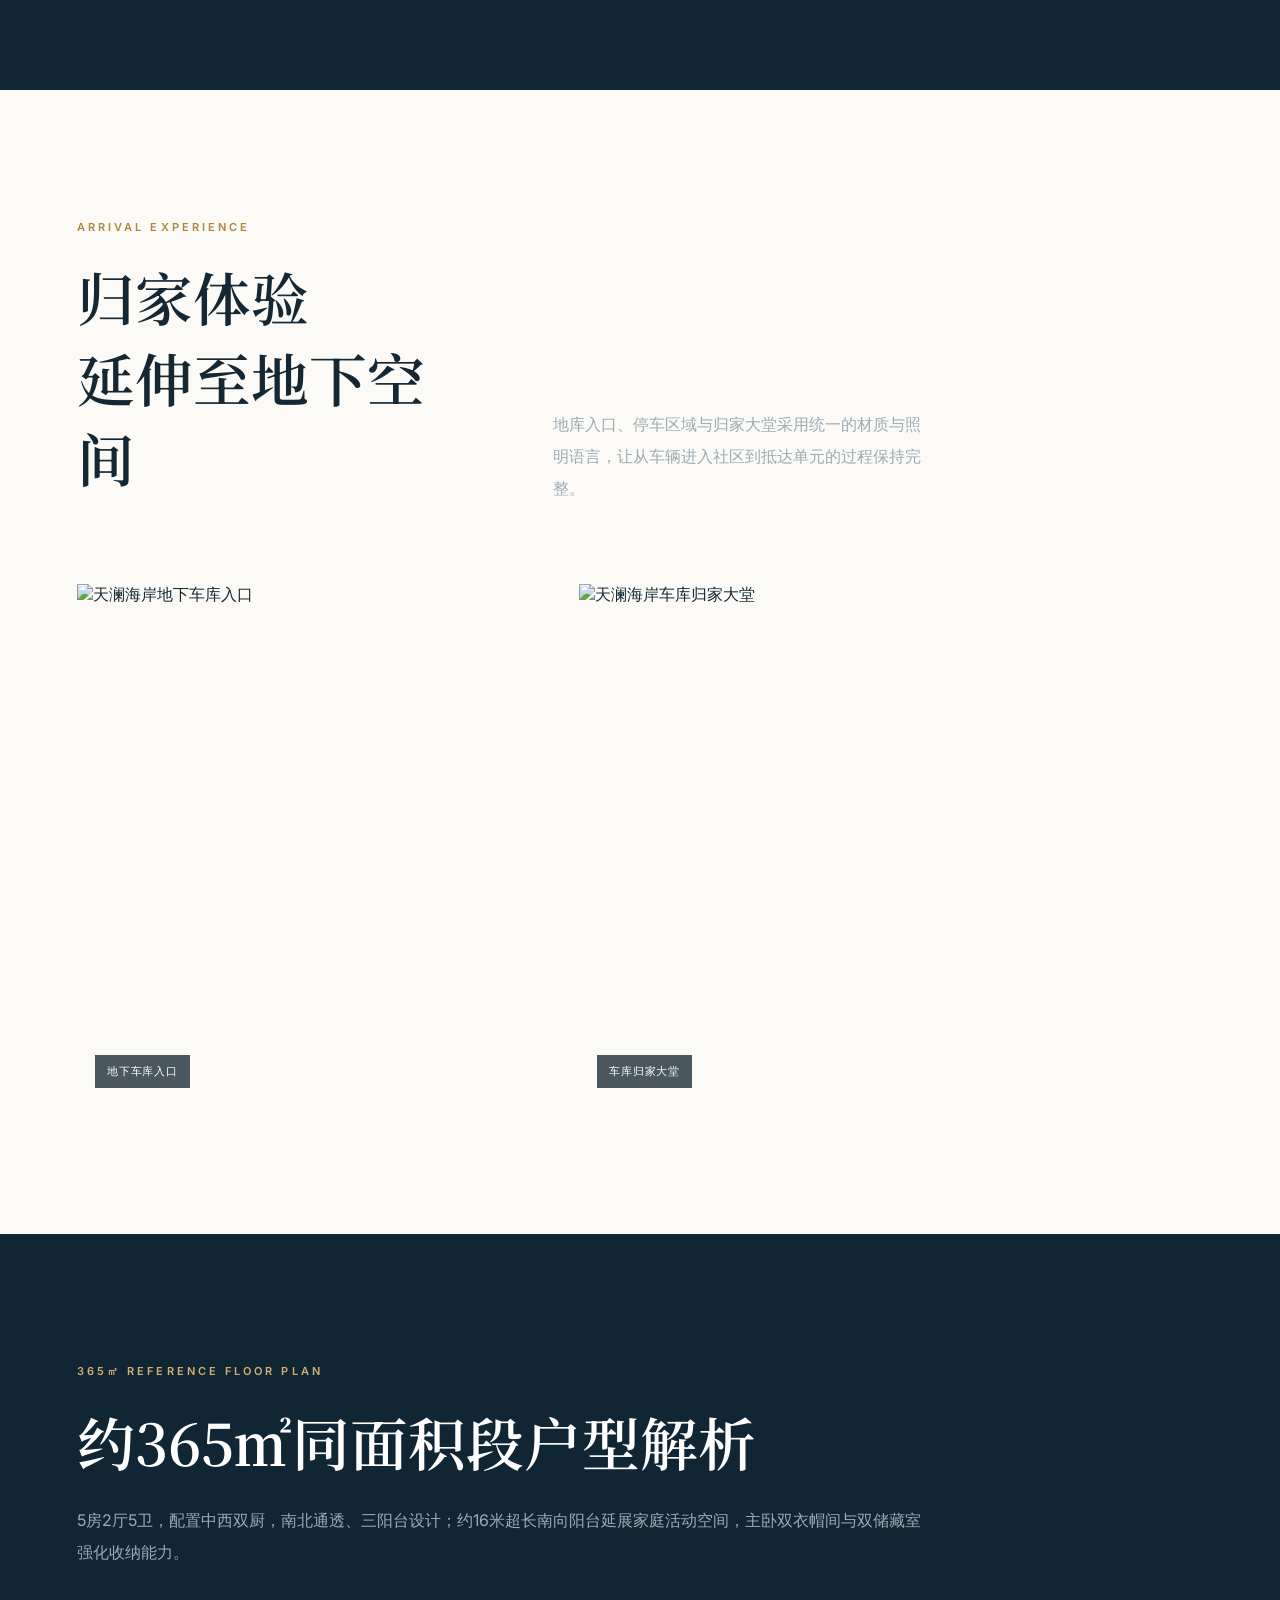
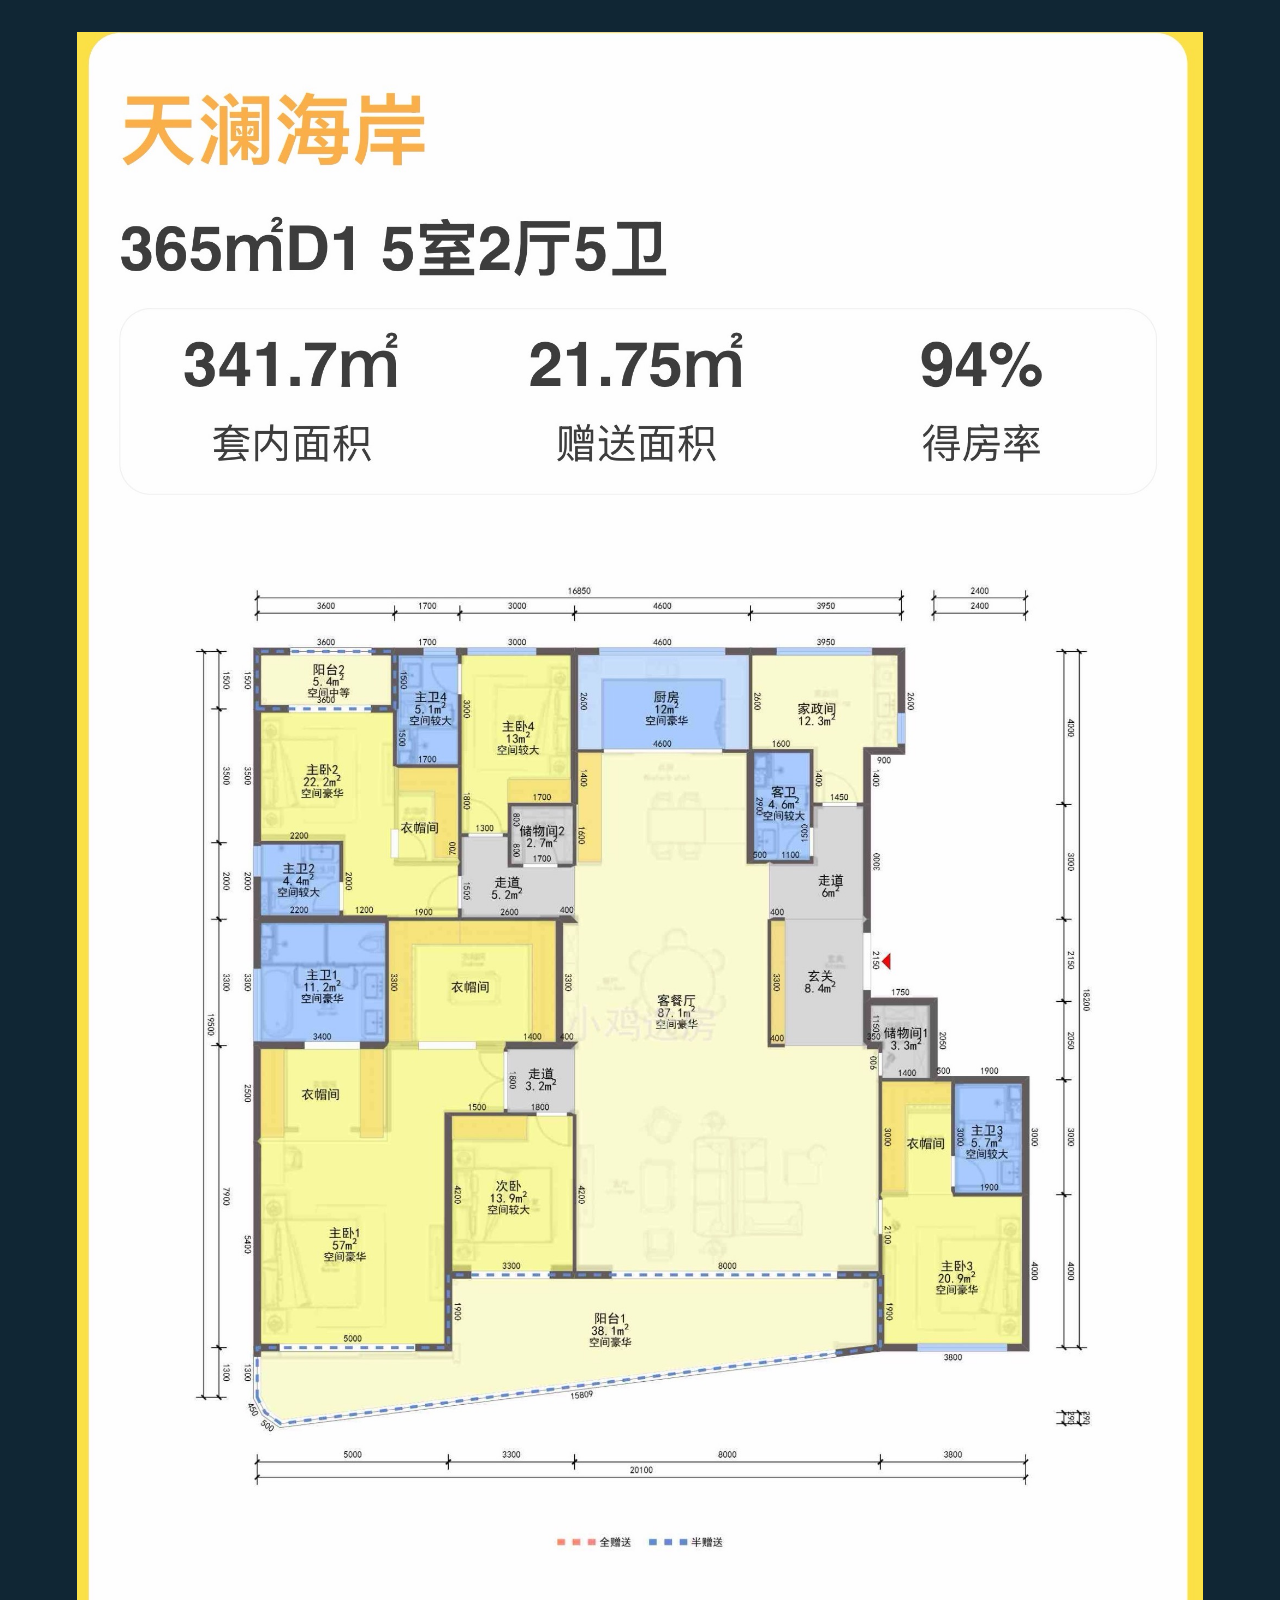
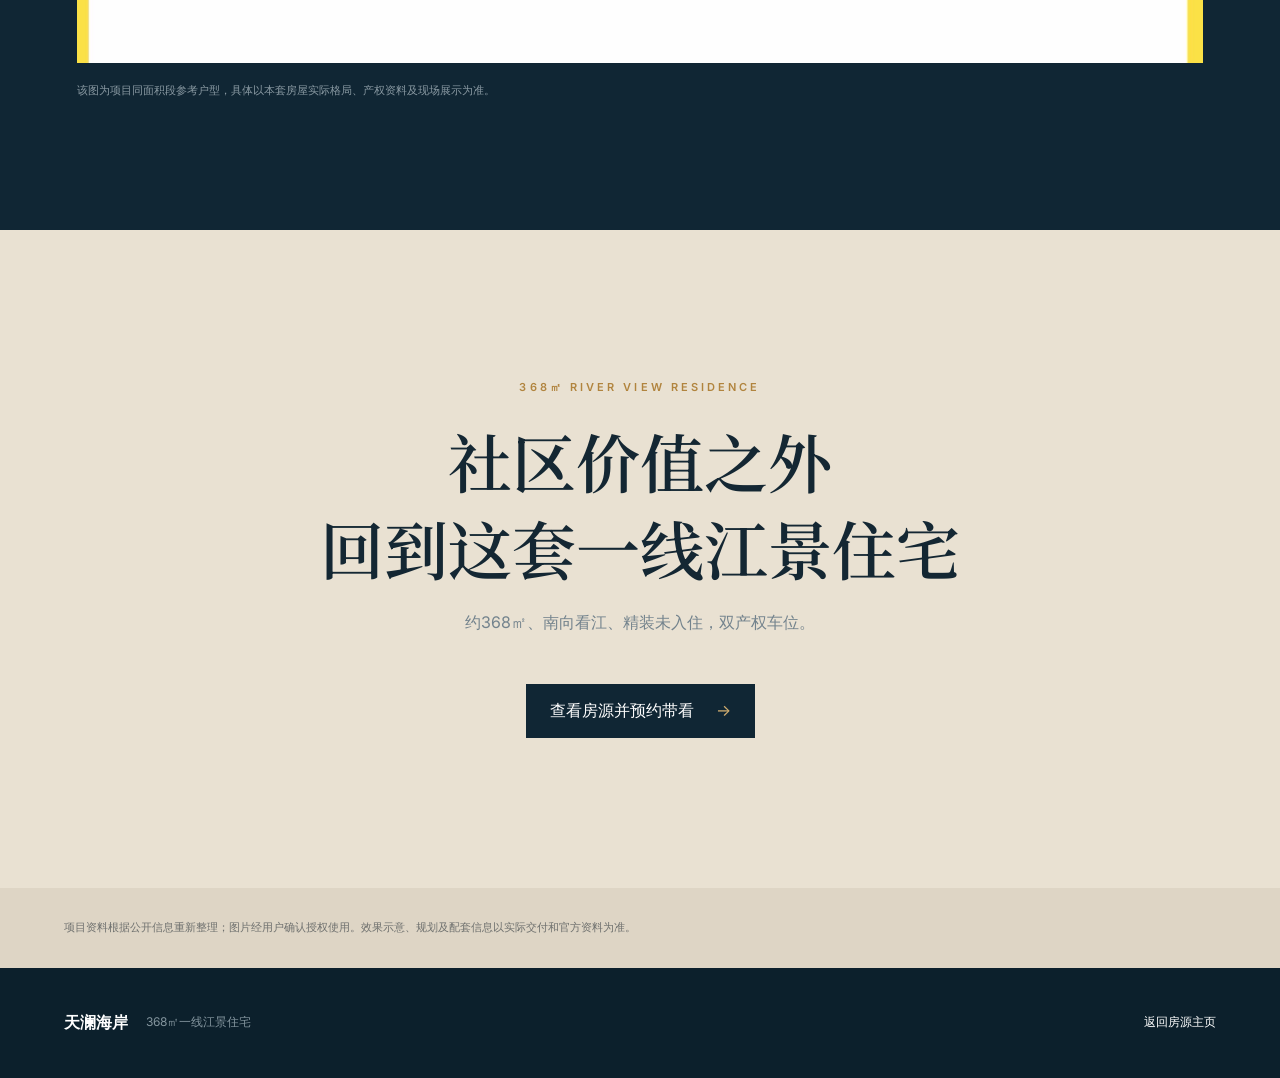
==== commit 98aeb908: "Add files via upload" ====
--- a/project.html
+++ b/project.html
@@ -43,7 +43,11 @@
 
   <main>
     <section class="project-hero">
-      <img src="assets/project/river-view.jpg" alt="天澜海岸一线江景效果示意" />
+      <picture>
+        <source media="(max-width: 800px)" srcset="assets/project/optimized/river-view-960.webp" type="image/webp">
+        <source srcset="assets/project/optimized/river-view-1920.webp" type="image/webp">
+        <img src="assets/project/river-view.jpg" alt="天澜海岸一线江景效果示意" />
+      </picture>
       <div class="project-hero-shade"></div>
       <div class="project-hero-copy">
         <p class="eyebrow">TIANLAN COAST · COMMUNITY</p>
@@ -91,13 +95,13 @@
         <p>临江楼幢以横向线条和弧面元素形成辨识度；社区内部通过园林、泳池和建筑界面共同构成连续的居住场景。</p>
       </div>
       <div class="motion-grid">
-        <figure><button class="motion-player" data-src="assets/project/facade-02.gif" data-alt="天澜海岸一线滨江区位动态展示"><span>点击播放动图</span></button><figcaption>一线滨江区位</figcaption></figure>
-        <figure><button class="motion-player" data-src="assets/project/facade-07.gif" data-alt="天澜海岸建筑夜景动态展示"><span>点击播放动图</span></button><figcaption>建筑夜景界面</figcaption></figure>
-        <figure><button class="motion-player" data-src="assets/project/facade-04.gif" data-alt="天澜海岸建筑弧形立面动态展示"><span>点击播放动图</span></button><figcaption>弧形立面细节</figcaption></figure>
-        <figure><button class="motion-player" data-src="assets/project/facade-03.gif" data-alt="天澜海岸中央园林动态展示"><span>点击播放动图</span></button><figcaption>中央园林与楼幢布局</figcaption></figure>
-        <figure><button class="motion-player" data-src="assets/project/facade-05.gif" data-alt="天澜海岸园林步道动态展示"><span>点击播放动图</span></button><figcaption>园林步行体验</figcaption></figure>
-        <figure><button class="motion-player" data-src="assets/project/facade-06.gif" data-alt="天澜海岸泳池园林动态展示"><span>点击播放动图</span></button><figcaption>泳池与园林界面</figcaption></figure>
-        <figure><button class="motion-player" data-src="assets/project/facade-01.gif" data-alt="天澜海岸社区健身设施动态展示"><span>点击播放动图</span></button><figcaption>社区活动设施</figcaption></figure>
+        <figure><video class="motion-video" data-src="assets/project/optimized/facade-02.mp4" aria-label="天澜海岸一线滨江区位动态展示" muted loop playsinline preload="none"></video><figcaption>一线滨江区位</figcaption></figure>
+        <figure><video class="motion-video" data-src="assets/project/optimized/facade-07.mp4" aria-label="天澜海岸建筑夜景动态展示" muted loop playsinline preload="none"></video><figcaption>建筑夜景界面</figcaption></figure>
+        <figure><video class="motion-video" data-src="assets/project/optimized/facade-04.mp4" aria-label="天澜海岸建筑弧形立面动态展示" muted loop playsinline preload="none"></video><figcaption>弧形立面细节</figcaption></figure>
+        <figure><video class="motion-video" data-src="assets/project/optimized/facade-03.mp4" aria-label="天澜海岸中央园林动态展示" muted loop playsinline preload="none"></video><figcaption>中央园林与楼幢布局</figcaption></figure>
+        <figure><video class="motion-video" data-src="assets/project/optimized/facade-05.mp4" aria-label="天澜海岸园林步道动态展示" muted loop playsinline preload="none"></video><figcaption>园林步行体验</figcaption></figure>
+        <figure><video class="motion-video" data-src="assets/project/optimized/facade-06.mp4" aria-label="天澜海岸泳池园林动态展示" muted loop playsinline preload="none"></video><figcaption>泳池与园林界面</figcaption></figure>
+        <figure><video class="motion-video" data-src="assets/project/optimized/facade-01.mp4" aria-label="天澜海岸社区健身设施动态展示" muted loop playsinline preload="none"></video><figcaption>社区活动设施</figcaption></figure>
       </div>
     </section>
 
@@ -107,8 +111,8 @@
         <p>社区以水景、层次绿化、休憩平台和步行动线组织园林空间。可停留、可交流、可使用的场景，让园林成为日常生活的一部分。</p>
       </div>
       <div class="landscape-grid">
-        <figure class="landscape-main"><img src="assets/project/garden-lounge.png" alt="天澜海岸架空层与园林实景" loading="lazy"><figcaption>架空层与园林形成连续界面</figcaption></figure>
-        <figure><img src="assets/project/garden.png" alt="天澜海岸园林水景实景" loading="lazy"><figcaption>层次绿化与水景休憩空间</figcaption></figure>
+      <figure class="landscape-main"><img src="assets/project/optimized/garden-lounge.webp" alt="天澜海岸架空层与园林实景" loading="lazy" decoding="async"><figcaption>架空层与园林形成连续界面</figcaption></figure>
+        <figure><img src="assets/project/optimized/garden.webp" alt="天澜海岸园林水景实景" loading="lazy" decoding="async"><figcaption>层次绿化与水景休憩空间</figcaption></figure>
       </div>
     </section>
 
@@ -119,7 +123,7 @@
         <p>室内外泳池、架空层和多功能公区，共同补充大户型家庭在住宅之外的休闲、亲子与会客需求。</p>
       </div>
       <figure class="amenities-collage"><img src="assets/project/community-collage.jpg" alt="天澜海岸泳池与社区公区实景" loading="lazy"></figure>
-      <figure class="amenities-space"><img src="assets/project/community-space.jpg" alt="天澜海岸社区公共空间实景" loading="lazy"><figcaption>多功能公区与儿童活动空间</figcaption></figure>
+      <figure class="amenities-space"><img src="assets/project/optimized/community-space.webp" alt="天澜海岸社区公共空间实景" loading="lazy" decoding="async"><figcaption>多功能公区与儿童活动空间</figcaption></figure>
     </section>
 
     <section class="arrival section-pad">
@@ -128,8 +132,8 @@
         <p>地库入口、停车区域与归家大堂采用统一的材质与照明语言，让从车辆进入社区到抵达单元的过程保持完整。</p>
       </div>
       <div class="arrival-grid">
-        <figure><img src="assets/project/garage-entry.png" alt="天澜海岸地下车库入口" loading="lazy"><figcaption>地下车库入口</figcaption></figure>
-        <figure><img src="assets/project/garage-lobby.jpg" alt="天澜海岸车库归家大堂" loading="lazy"><figcaption>车库归家大堂</figcaption></figure>
+        <figure><img src="assets/project/optimized/garage-entry.webp" alt="天澜海岸地下车库入口" loading="lazy" decoding="async"><figcaption>地下车库入口</figcaption></figure>
+        <figure><img src="assets/project/optimized/garage-lobby.webp" alt="天澜海岸车库归家大堂" loading="lazy" decoding="async"><figcaption>车库归家大堂</figcaption></figure>
       </div>
     </section>
 
@@ -162,24 +166,19 @@
     <a href="index.html">返回房源主页</a>
   </footer>
   <script>
-    document.querySelectorAll(".motion-player").forEach(player => {
-      player.addEventListener("click", () => {
-        if (player.dataset.loaded) return;
-        player.dataset.loaded = "true";
-        player.classList.add("loading");
-        player.querySelector("span").textContent = "动图加载中…";
-
-        const image = new Image();
-        image.alt = player.dataset.alt;
-        image.onload = () => player.replaceWith(image);
-        image.onerror = () => {
-          player.classList.remove("loading");
-          player.querySelector("span").textContent = "加载失败，点击重试";
-          delete player.dataset.loaded;
-        };
-        image.src = player.dataset.src;
+    const videoObserver = new IntersectionObserver(entries => {
+      entries.forEach(entry => {
+        if (!entry.isIntersecting) return;
+        const video = entry.target;
+        if (!video.src) {
+          video.src = video.dataset.src;
+          video.load();
+        }
+        video.play().catch(() => {});
+        videoObserver.unobserve(video);
       });
-    });
+    }, { rootMargin: "300px 0px" });
+    document.querySelectorAll(".motion-video").forEach(video => videoObserver.observe(video));
   </script>
 </body>
 </html>
--- a/project.css
+++ b/project.css
@@ -14,7 +14,7 @@
 .eyebrow.dark{color:var(--gold)}
 .section-pad{padding:130px max(6vw,28px)}
 .project-hero{height:100svh;min-height:650px;position:relative;display:flex;align-items:flex-end;color:#fff;overflow:hidden}
-.project-hero>img{position:absolute;inset:0;width:100%;height:100%;object-fit:cover}
+.project-hero>picture,.project-hero>picture img{position:absolute;inset:0;width:100%;height:100%;object-fit:cover}
 .project-hero-shade{position:absolute;inset:0;background:linear-gradient(180deg,rgba(7,24,34,.28),rgba(7,24,34,.12) 42%,rgba(7,24,34,.84))}
 .project-hero-copy{position:relative;z-index:2;width:min(930px,88vw);padding:0 7vw 10vh}
 .project-hero-copy h1{font:600 clamp(48px,7vw,92px)/1.18 "Noto Serif SC",serif;margin:24px 0}
@@ -36,10 +36,8 @@
 .section-heading>p:last-child,.split-heading>p{color:#9cabb4;line-height:2}
 .motion-grid{display:grid;grid-template-columns:repeat(2,minmax(0,640px));justify-content:center;gap:28px}
 .motion-grid figure{background:#071923;border:1px solid rgba(255,255,255,.1)}
-.motion-grid img{width:100%;height:auto}
-.motion-player{width:100%;aspect-ratio:16/9;border:0;background:radial-gradient(circle at 50% 45%,#294858,#102a38 60%,#091b25);color:#d6bd91;font:500 13px/1 Inter,"PingFang SC",sans-serif;letter-spacing:.12em;cursor:pointer}
-.motion-player span{display:inline-block;padding:13px 18px;border:1px solid rgba(214,189,145,.55)}
-.motion-player.loading{cursor:wait}
+.motion-grid img,.motion-video{width:100%;height:auto}
+.motion-video{display:block;aspect-ratio:16/9;background:radial-gradient(circle at 50% 45%,#294858,#102a38 60%,#091b25)}
 .motion-grid figcaption{padding:14px 16px;color:#aebbc2;font-size:11px;letter-spacing:.1em}
 .split-heading{display:grid;grid-template-columns:1fr 1fr;gap:8vw;align-items:end;margin-bottom:64px}
 .landscape-grid{display:grid;grid-template-columns:1.25fr 1fr;gap:22px}
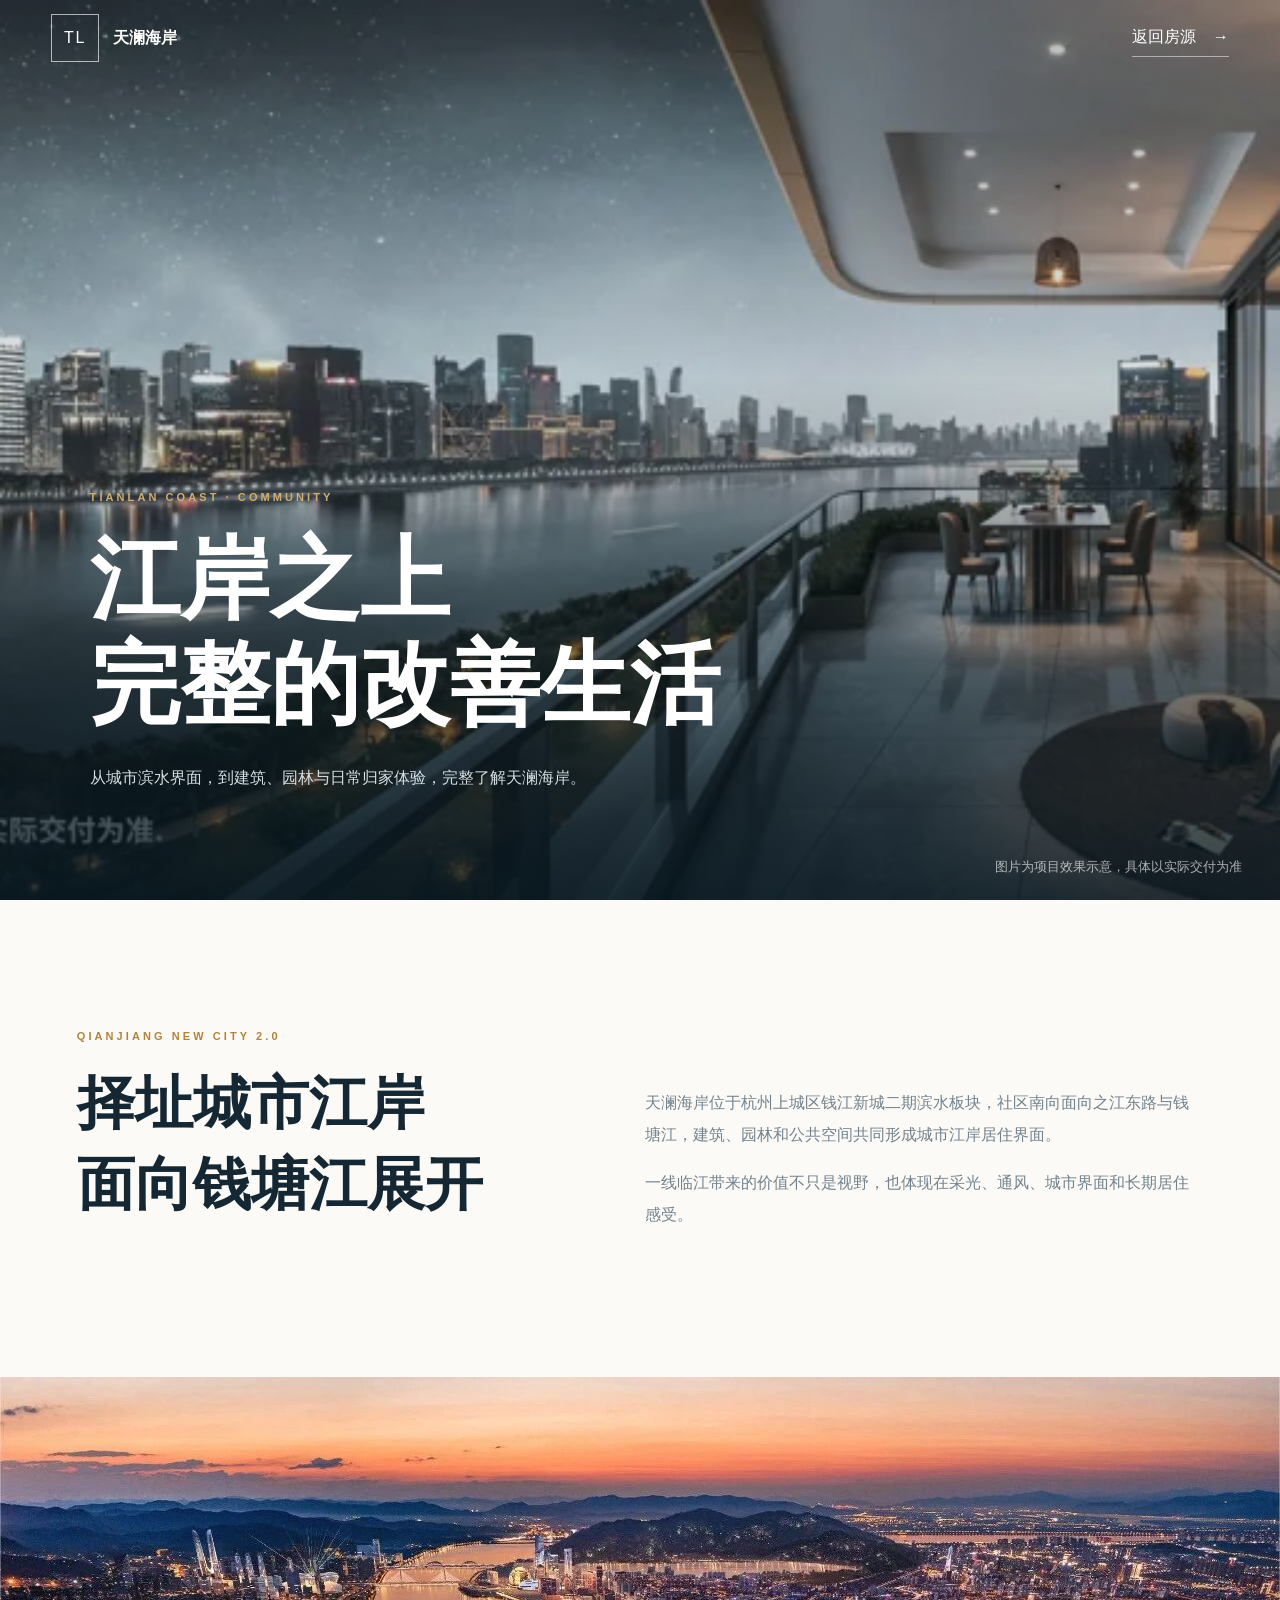
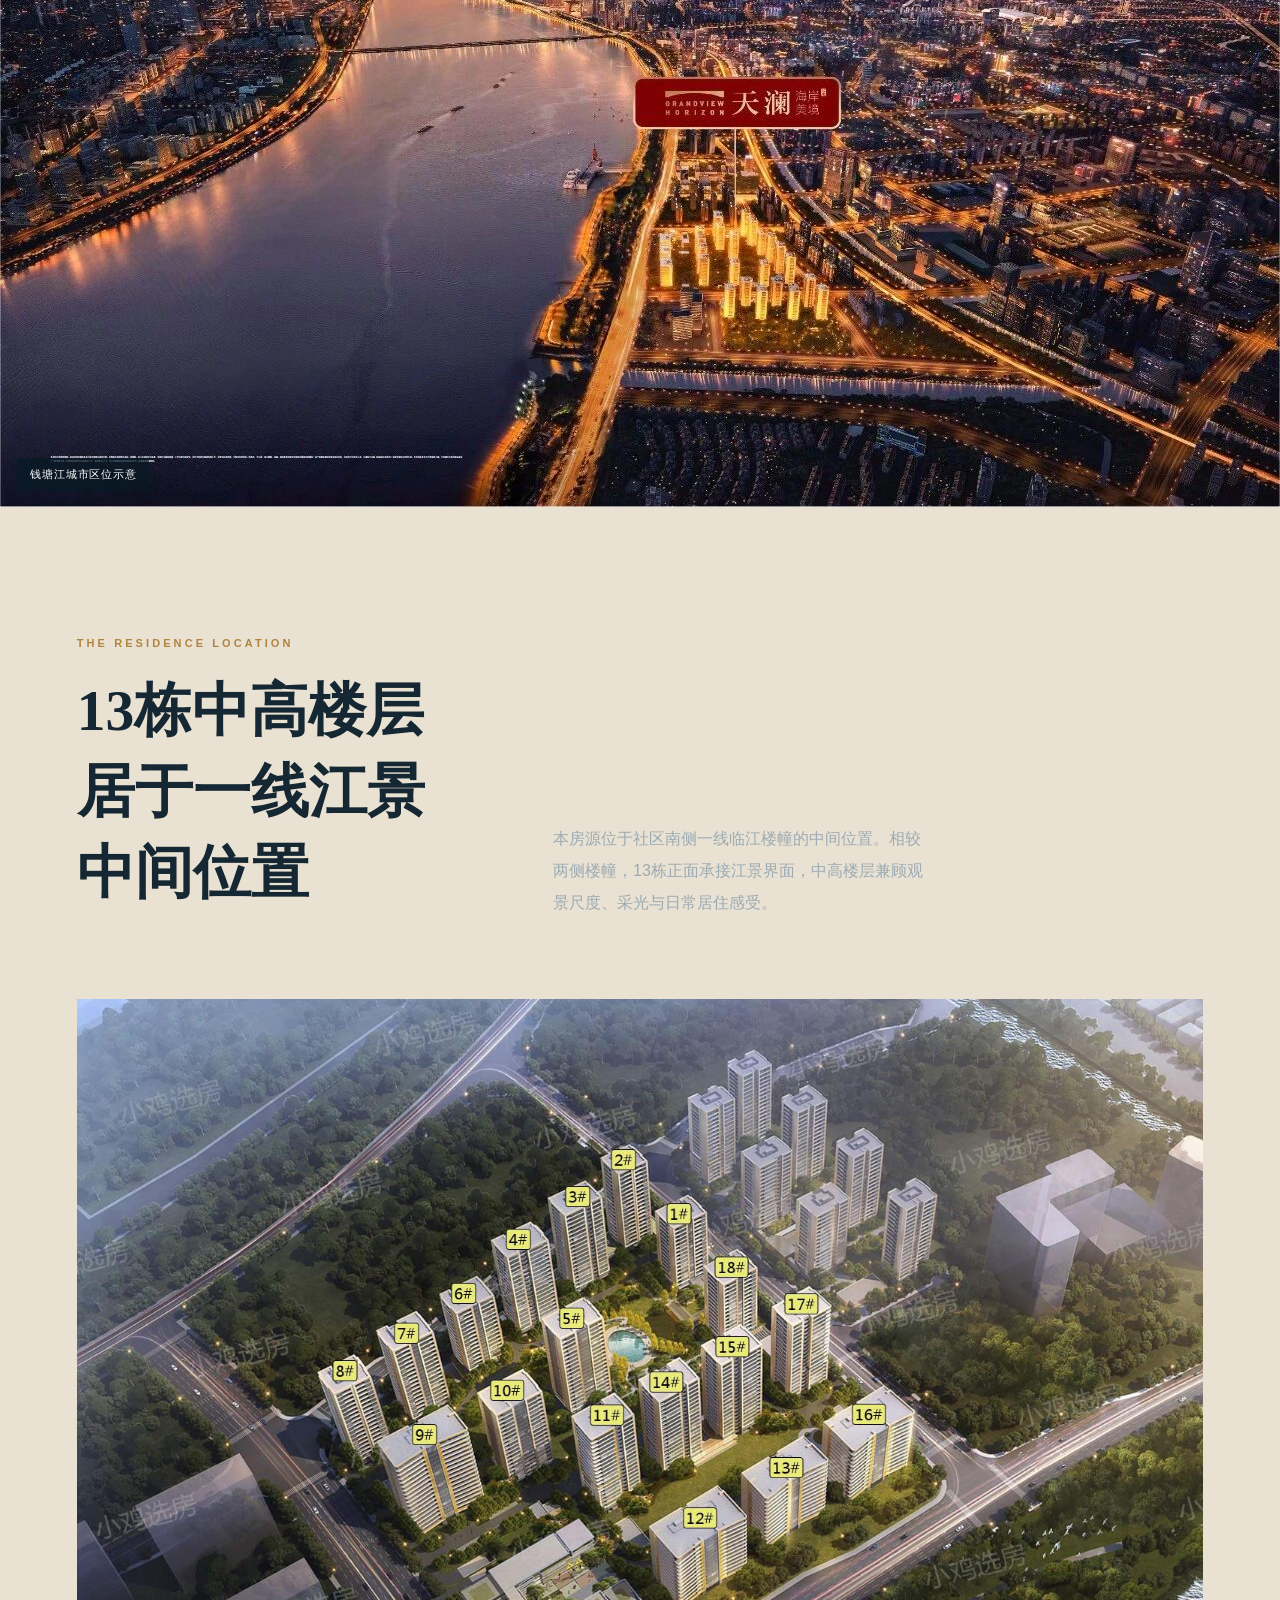
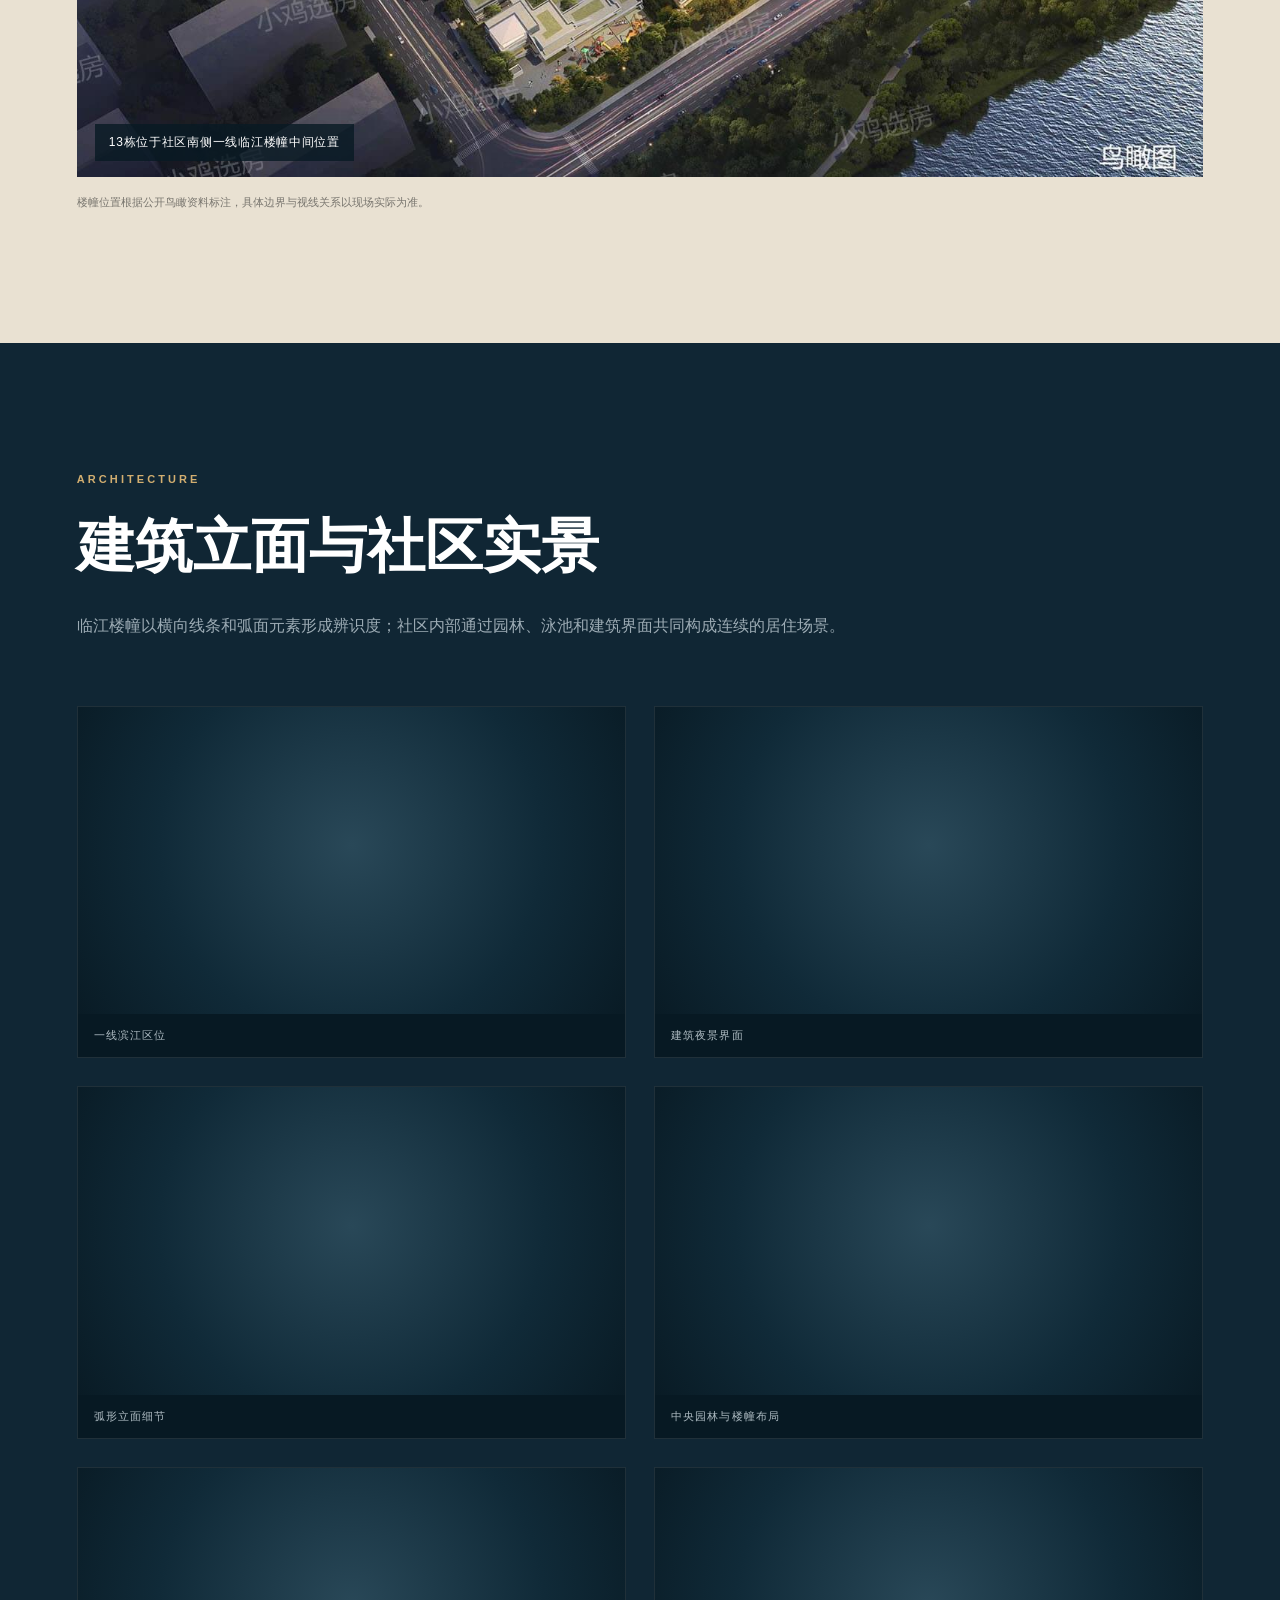
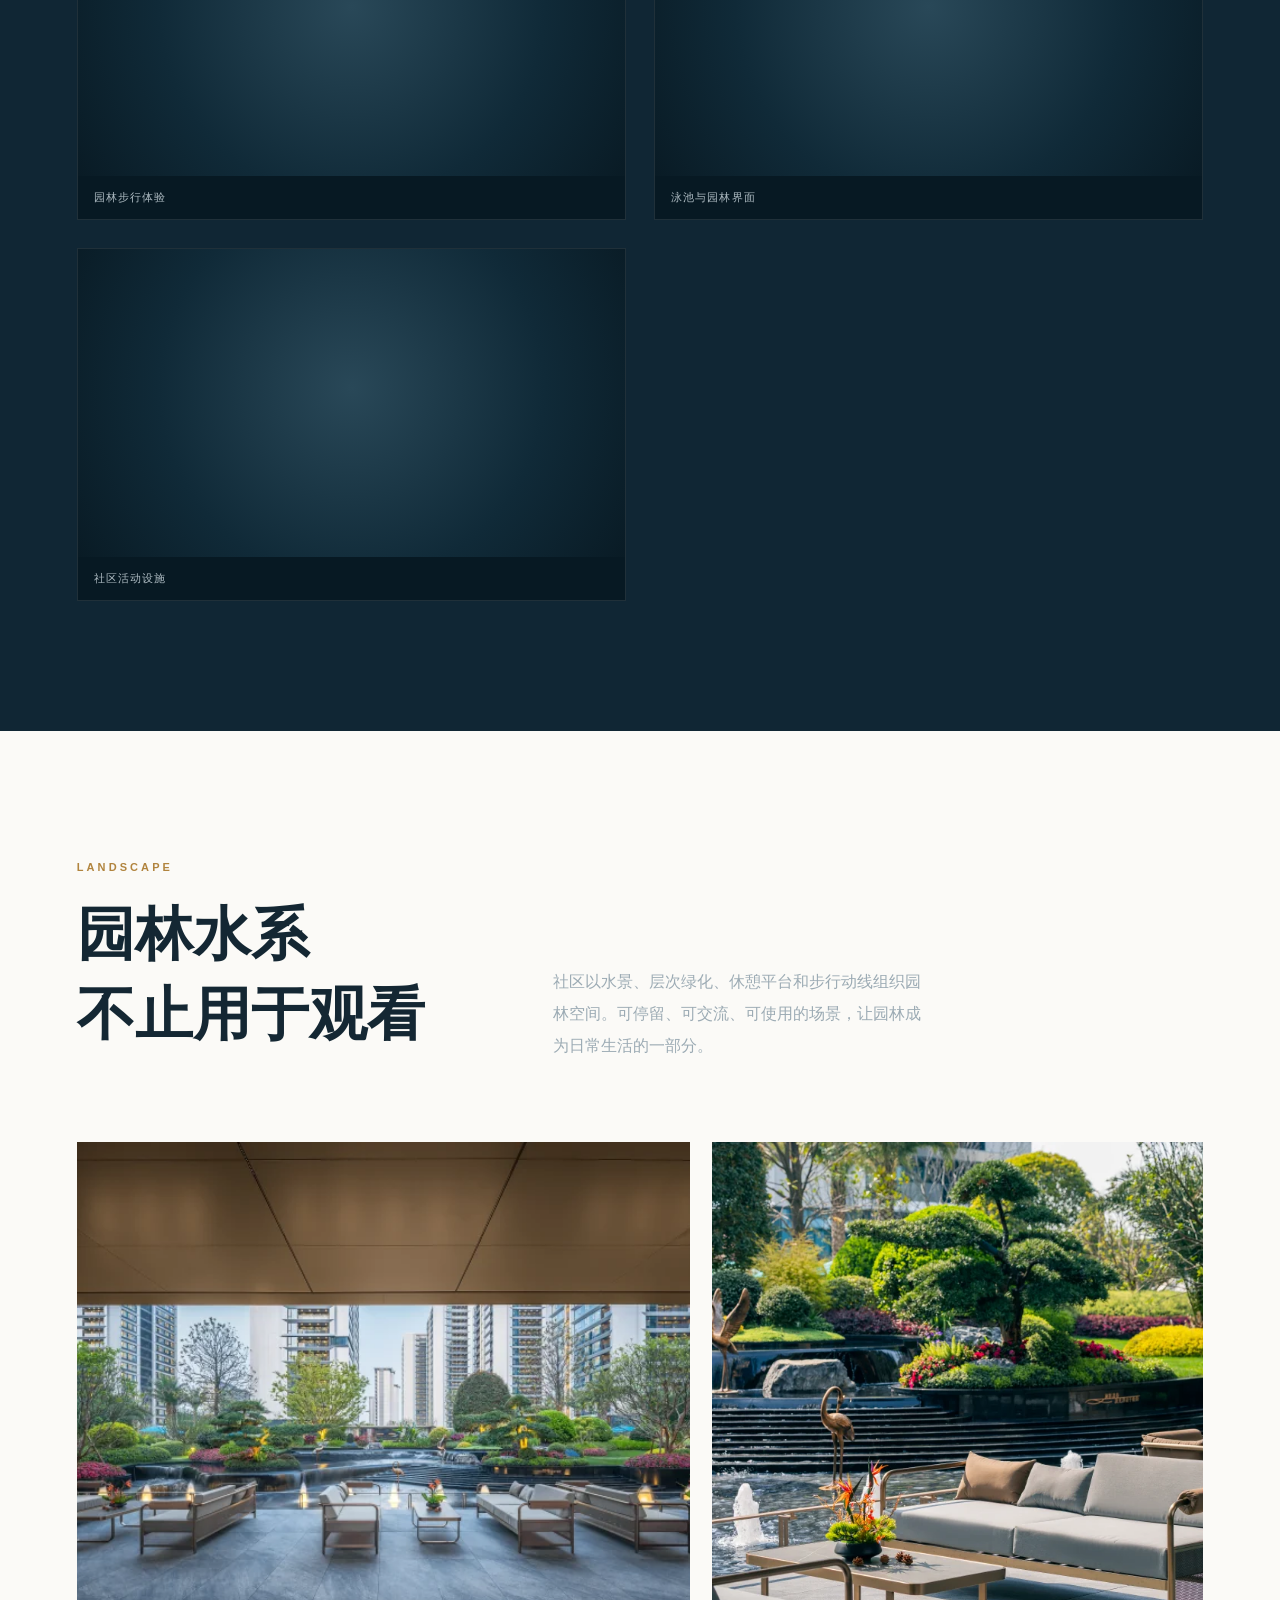
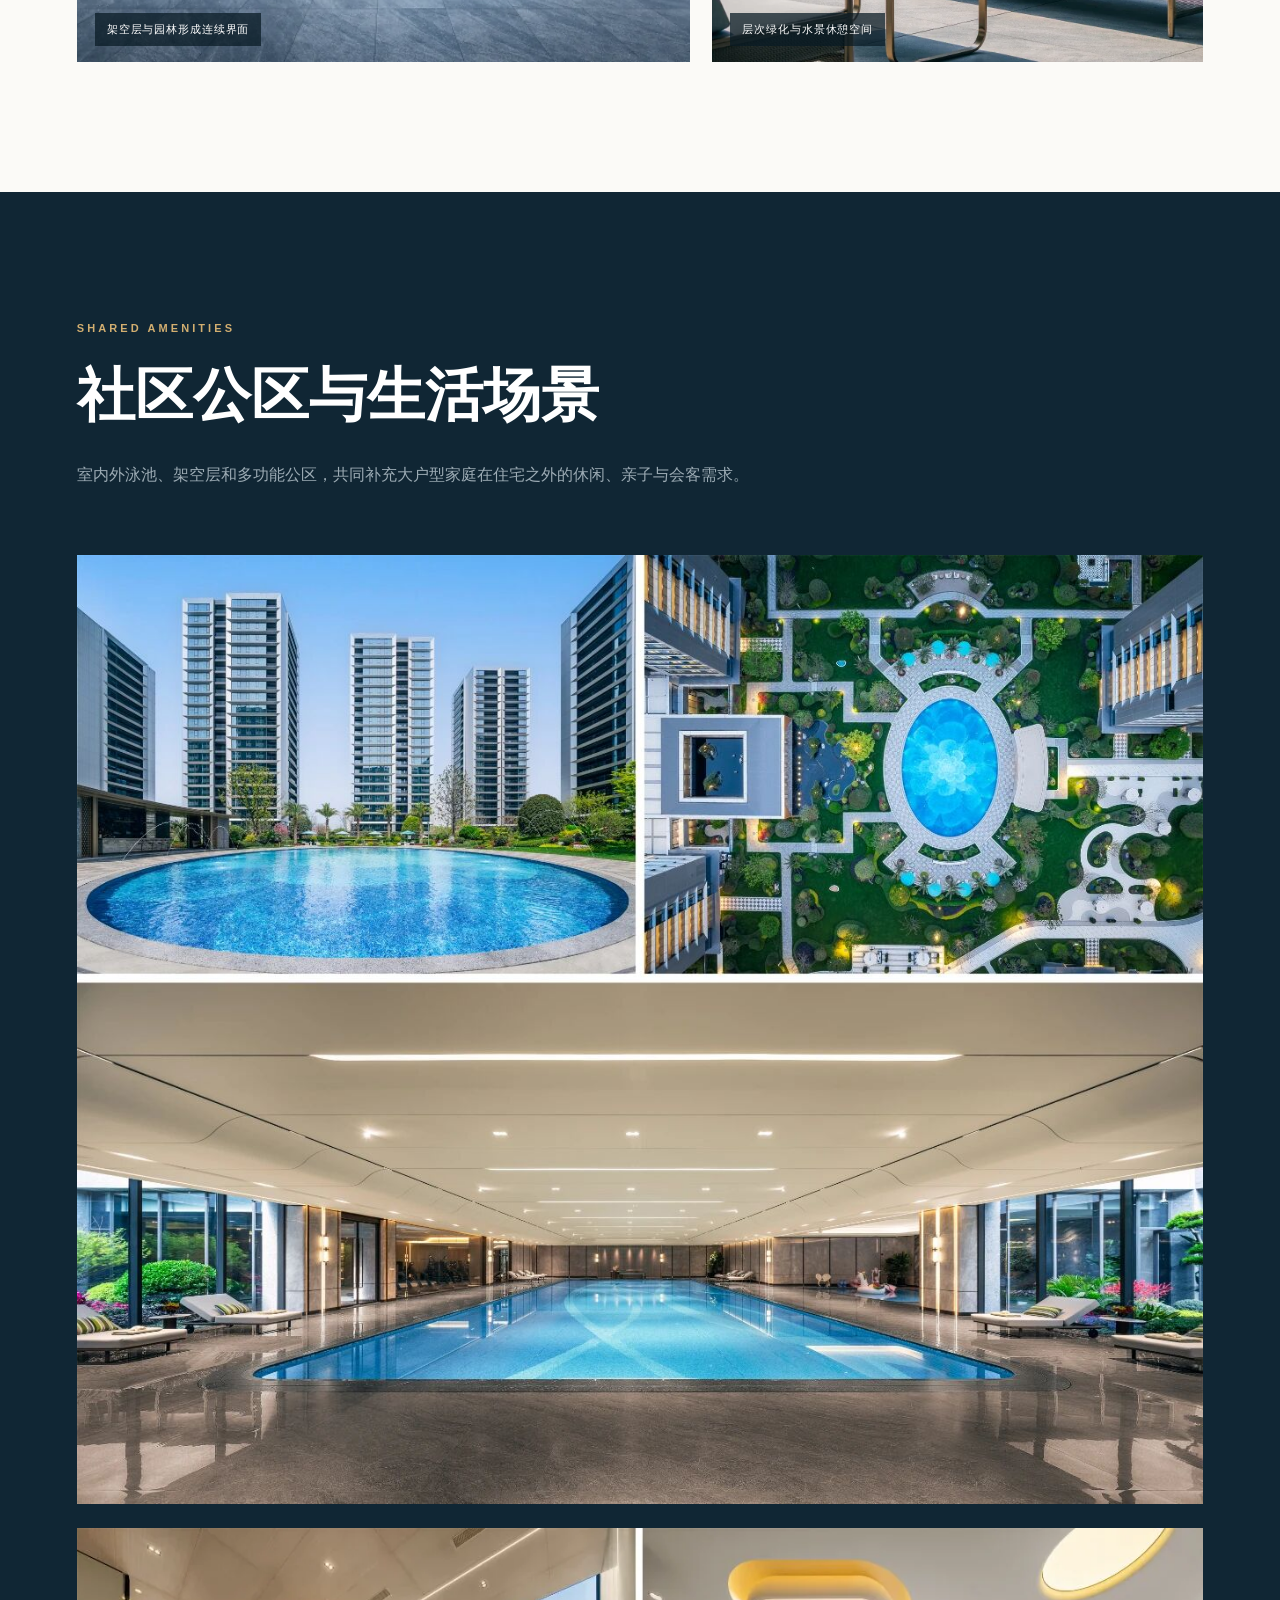
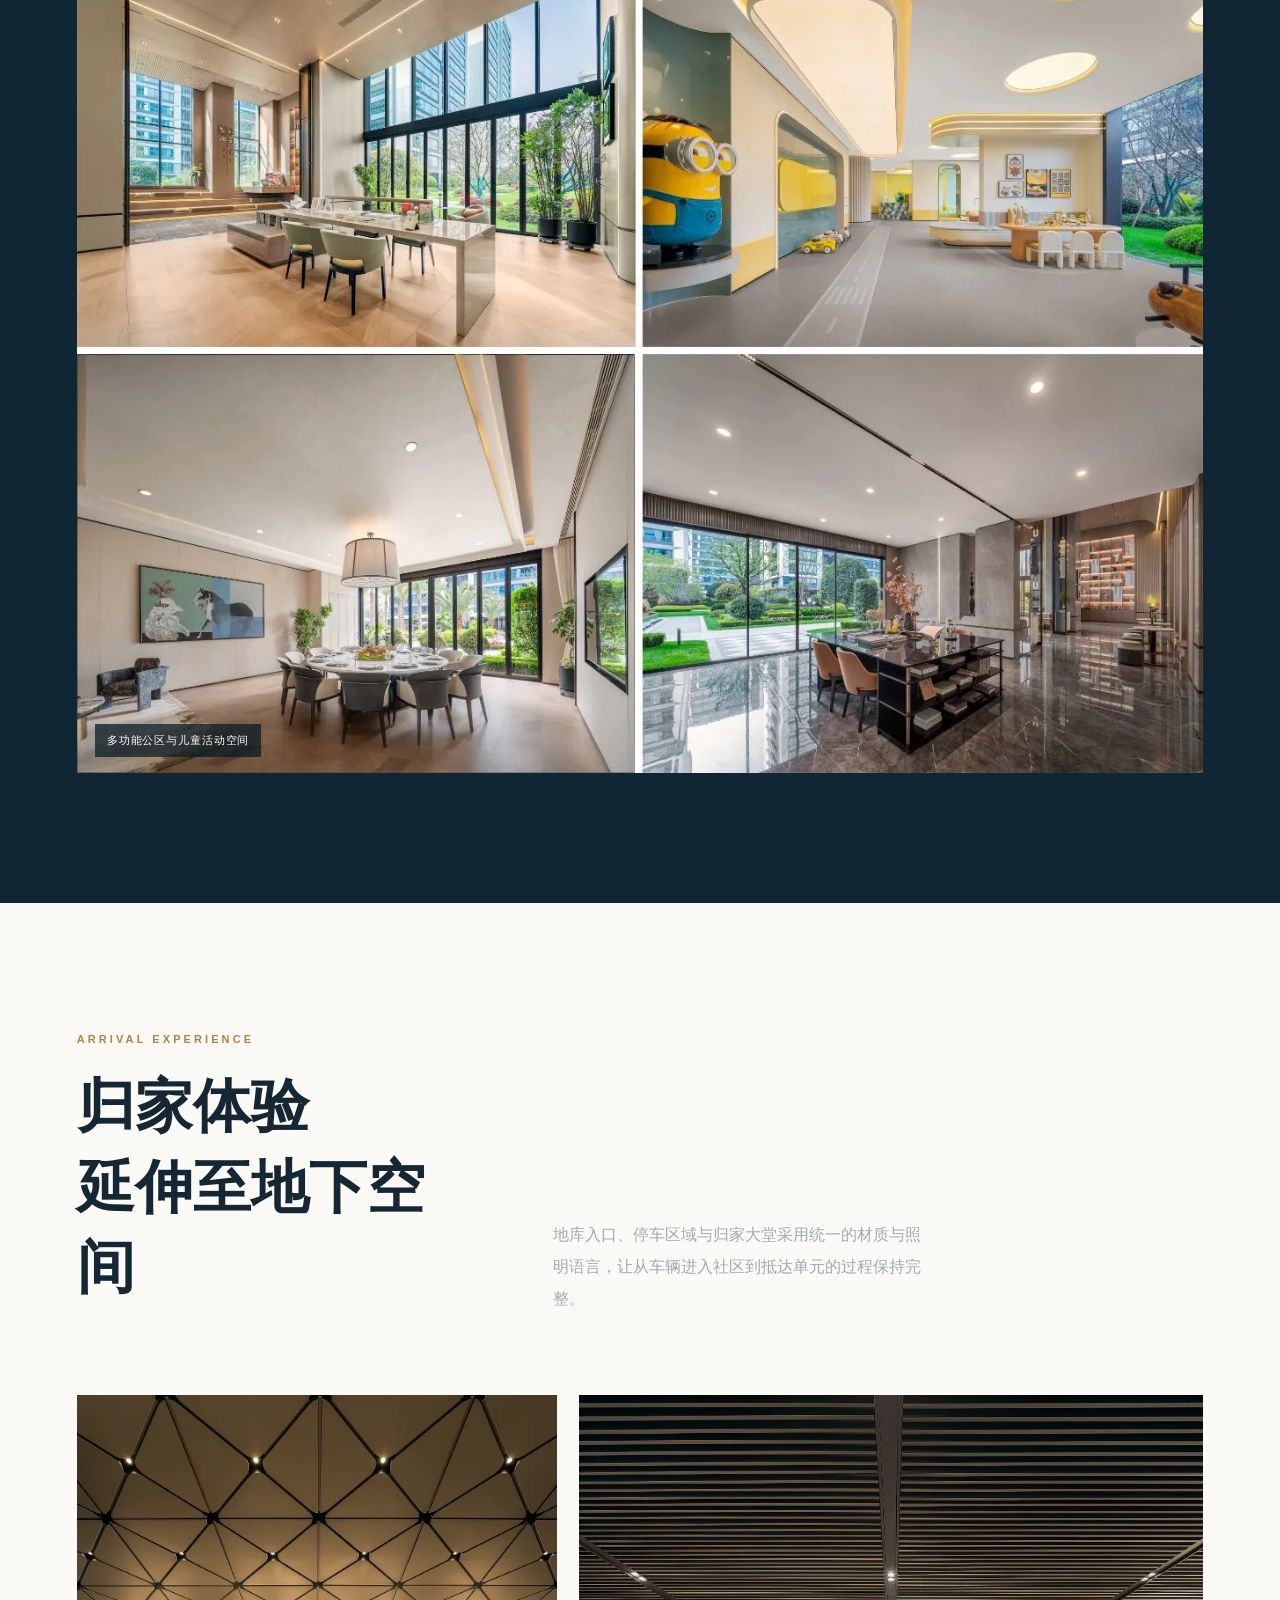
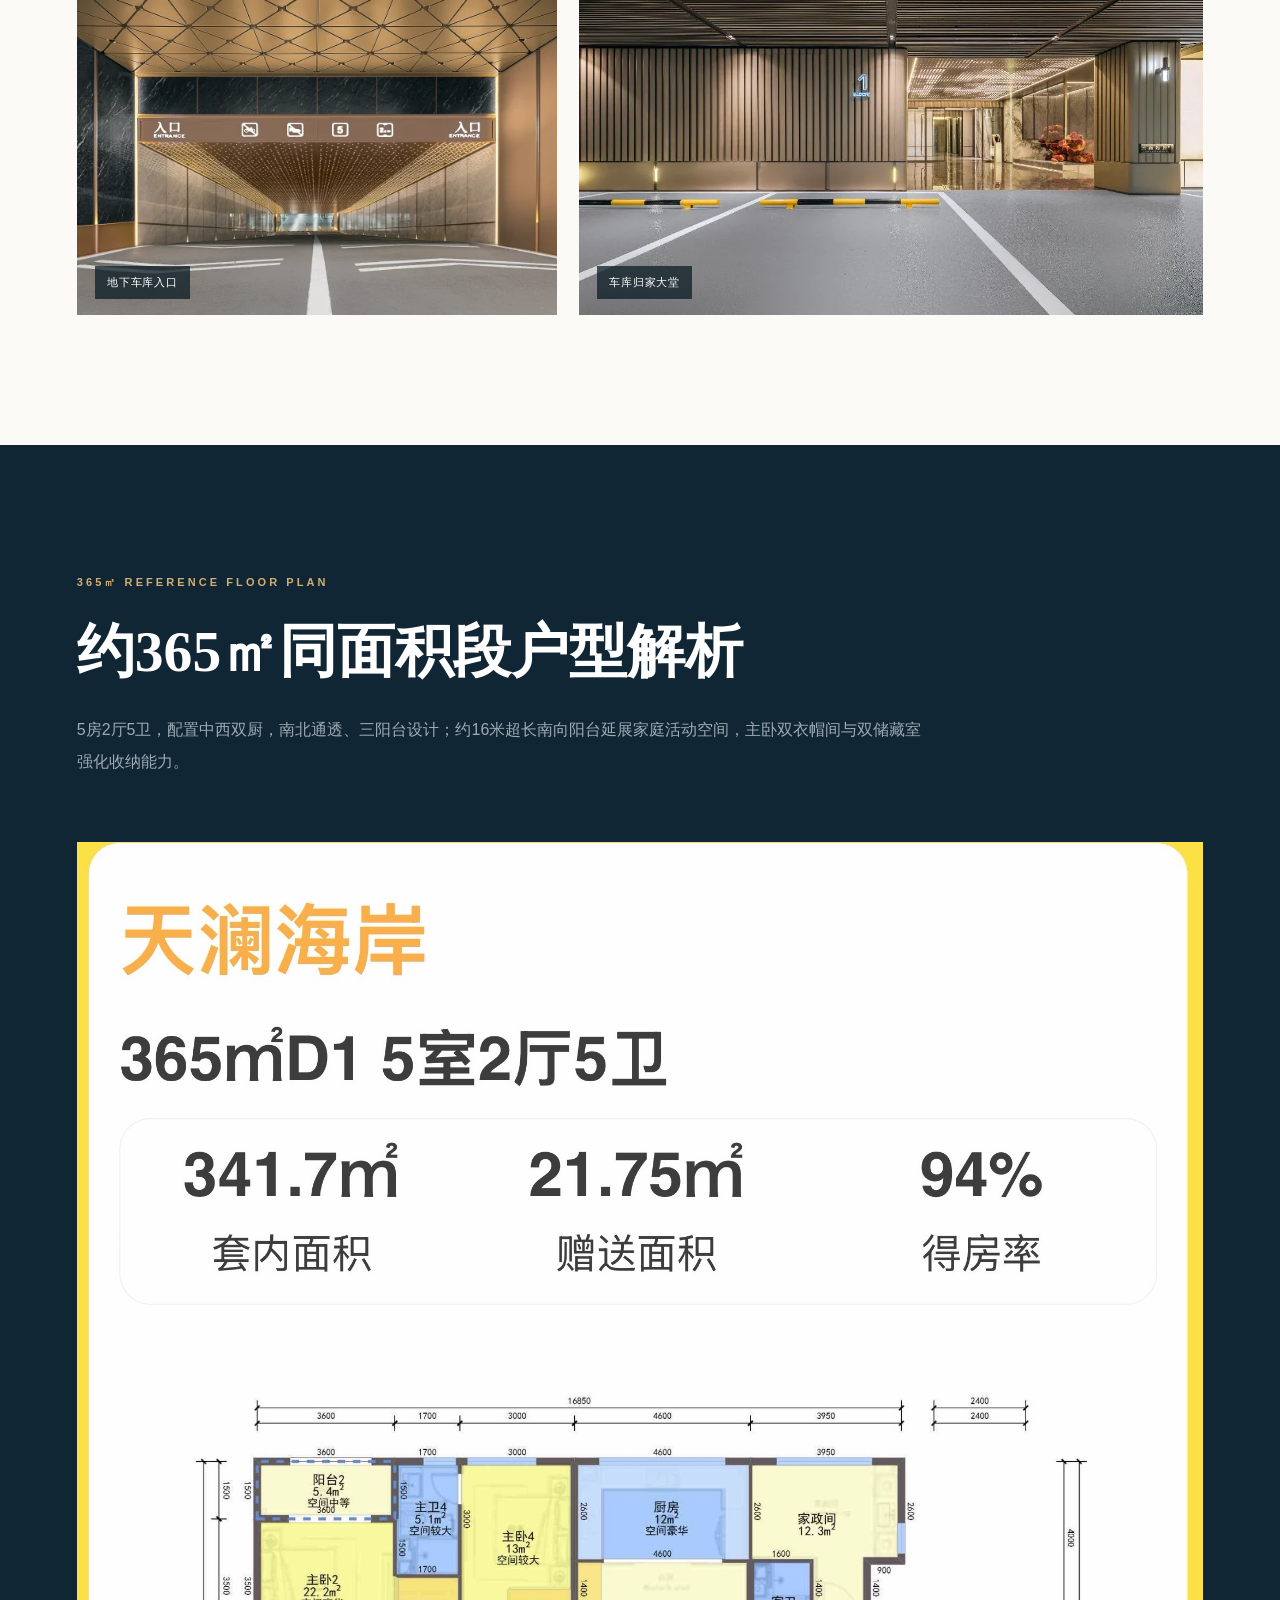
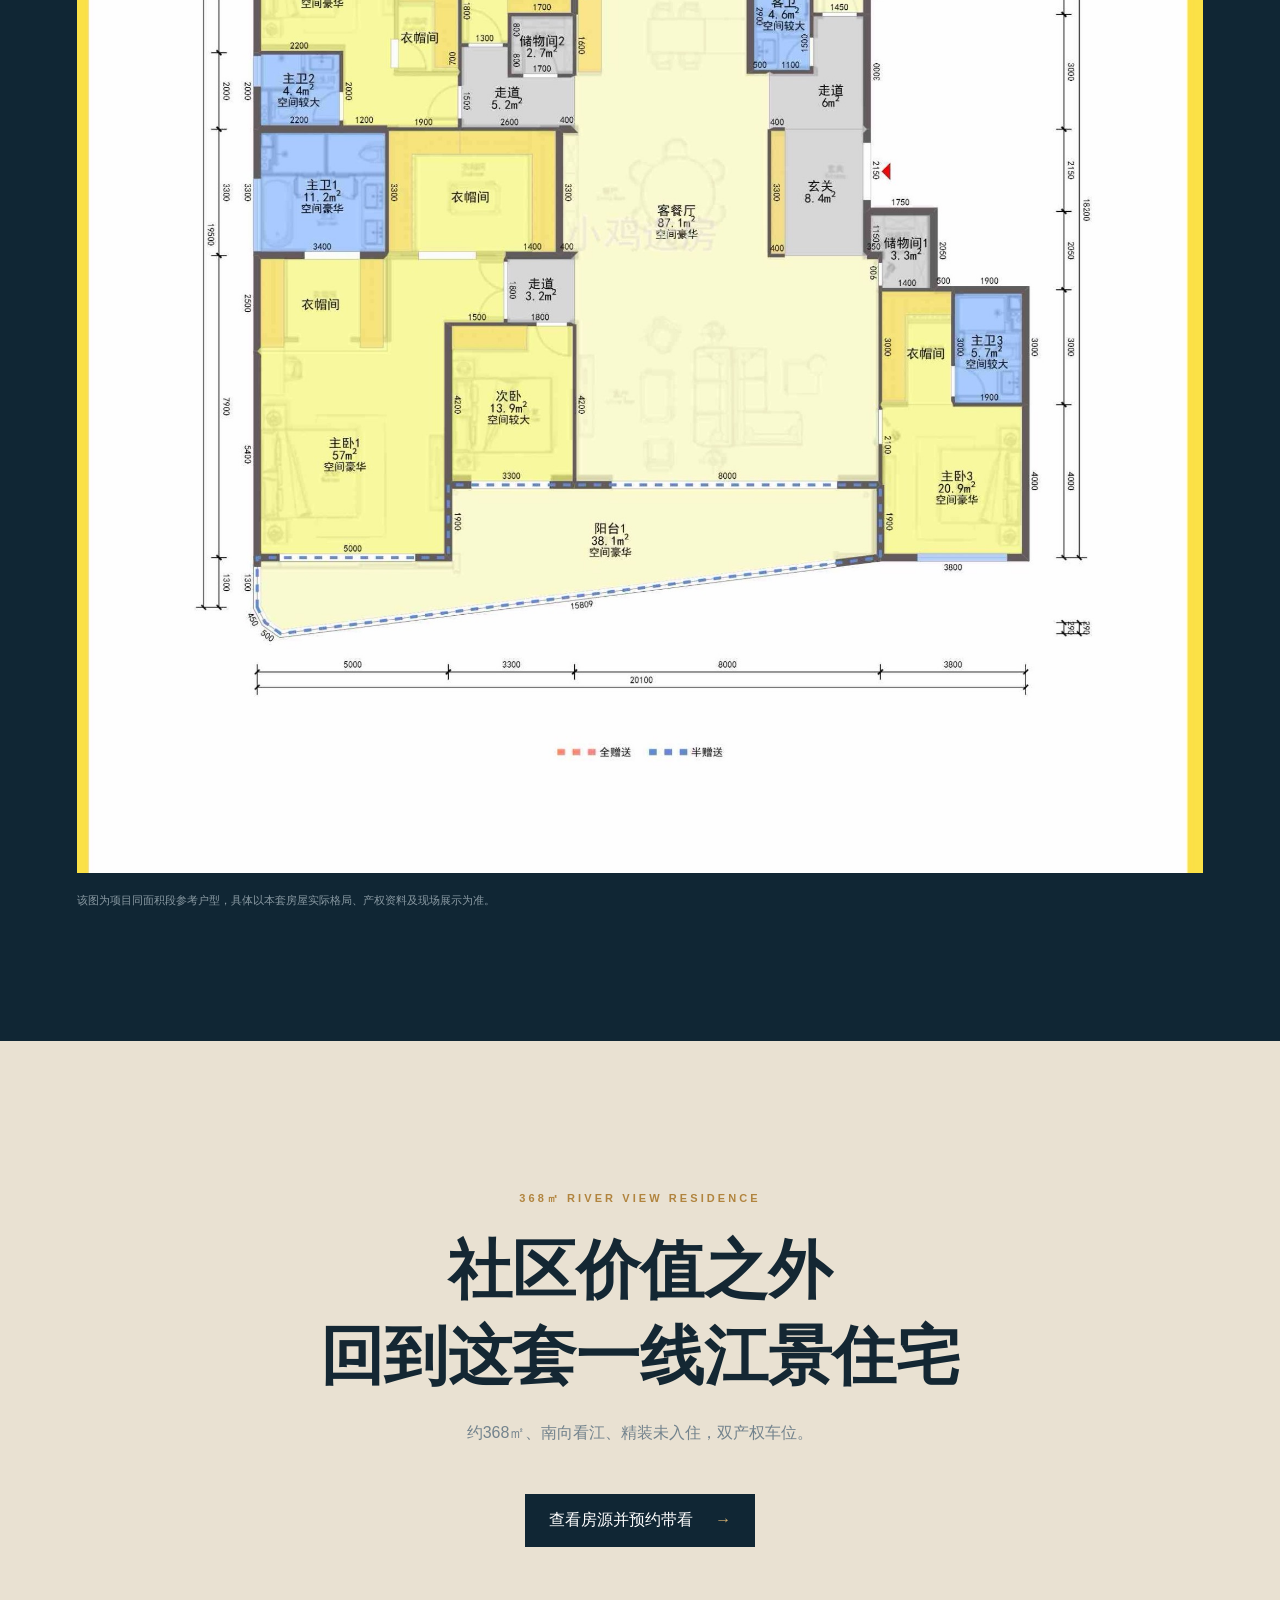
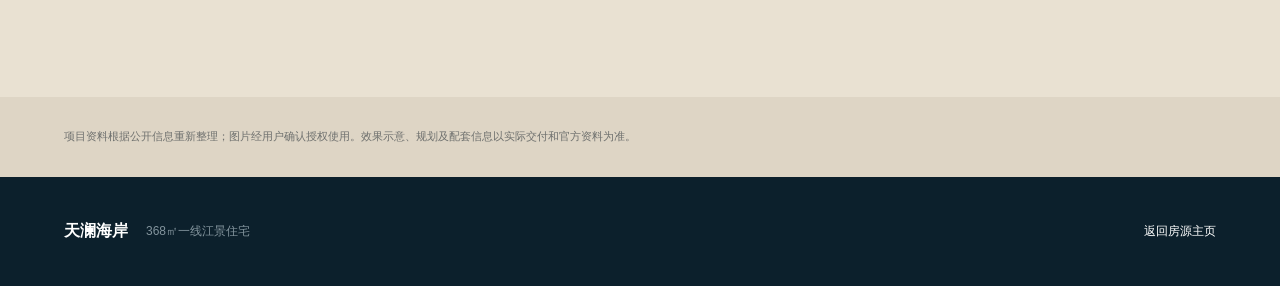
==== commit 712f6f13: "Add files via upload" ====
--- a/project.html
+++ b/project.html
@@ -14,25 +14,30 @@
   <meta property="og:url" content="https://tianlanhaian.cn/project.html" />
   <meta property="og:image" content="https://tianlanhaian.cn/assets/project/river-view.jpg" />
   <title>了解天澜海岸｜项目介绍</title>
-  <link rel="preconnect" href="https://fonts.googleapis.com">
-  <link rel="preconnect" href="https://fonts.gstatic.com" crossorigin>
-  <link href="https://fonts.googleapis.com/css2?family=Noto+Serif+SC:wght@500;600;700&family=Inter:wght@400;500;600&display=swap" rel="stylesheet">
   <link rel="stylesheet" href="project.css" />
   <script>
     var _hmt = _hmt || [];
-    (function() {
-      var hm = document.createElement("script");
-      hm.src = "https://hm.baidu.com/hm.js?a6ddb3bfcaed02d4af3ab43c0355075b";
-      var s = document.getElementsByTagName("script")[0];
-      s.parentNode.insertBefore(hm, s);
-    })();
-  </script>
-  <script>
-    (function(c,l,a,r,i,t,y){
-      c[a]=c[a]||function(){(c[a].q=c[a].q||[]).push(arguments)};
-      t=l.createElement(r);t.async=1;t.src="https://www.clarity.ms/tag/"+i;
-      y=l.getElementsByTagName(r)[0];y.parentNode.insertBefore(t,y);
-    })(window, document, "clarity", "script", "xhi3g2atts");
+    window.clarity = window.clarity || function() {
+      (window.clarity.q = window.clarity.q || []).push(arguments);
+    };
+    window.addEventListener("load", function() {
+      var loadAnalytics = function() {
+        var hm = document.createElement("script");
+        hm.async = true;
+        hm.src = "https://hm.baidu.com/hm.js?a6ddb3bfcaed02d4af3ab43c0355075b";
+        document.head.appendChild(hm);
+
+        var clarityScript = document.createElement("script");
+        clarityScript.async = true;
+        clarityScript.src = "https://www.clarity.ms/tag/xhi3g2atts";
+        document.head.appendChild(clarityScript);
+      };
+      if ("requestIdleCallback" in window) {
+        requestIdleCallback(loadAnalytics, { timeout: 3000 });
+      } else {
+        setTimeout(loadAnalytics, 1500);
+      }
+    }, { once: true });
   </script>
 </head>
 <body>
--- a/project.css
+++ b/project.css
@@ -1,13 +1,13 @@
 ﻿:root{--ink:#142733;--deep:#102634;--cream:#f3efe7;--paper:#fbfaf7;--gold:#b1843e;--muted:#73838d}
 *{box-sizing:border-box}
 html{scroll-behavior:smooth}
-body{margin:0;background:var(--paper);color:var(--ink);font-family:Inter,"PingFang SC","Microsoft YaHei",sans-serif}
+body{margin:0;background:var(--paper);color:var(--ink);font-family:"PingFang SC","Microsoft YaHei",Arial,sans-serif}
 img{display:block;max-width:100%}
 figure{margin:0}
 .sub-nav{height:76px;padding:0 4vw;display:flex;align-items:center;justify-content:space-between;position:absolute;inset:0 0 auto;z-index:5;color:#fff}
 .sub-brand{display:flex;align-items:center;gap:14px;color:inherit;text-decoration:none}
 .sub-brand span{width:48px;height:48px;border:1px solid rgba(255,255,255,.65);display:grid;place-items:center;letter-spacing:.12em}
-.sub-brand strong{font-family:"Noto Serif SC",serif}
+.sub-brand strong{font-family:"Songti SC","STSong","SimSun",serif}
 .back-link{color:#fff;text-decoration:none;border-bottom:1px solid rgba(255,255,255,.5);padding:8px 0}
 .back-link span{margin-left:12px}
 .eyebrow{margin:0;color:#d2ae70;font-size:11px;font-weight:600;letter-spacing:.28em}
@@ -17,11 +17,11 @@
 .project-hero>picture,.project-hero>picture img{position:absolute;inset:0;width:100%;height:100%;object-fit:cover}
 .project-hero-shade{position:absolute;inset:0;background:linear-gradient(180deg,rgba(7,24,34,.28),rgba(7,24,34,.12) 42%,rgba(7,24,34,.84))}
 .project-hero-copy{position:relative;z-index:2;width:min(930px,88vw);padding:0 7vw 10vh}
-.project-hero-copy h1{font:600 clamp(48px,7vw,92px)/1.18 "Noto Serif SC",serif;margin:24px 0}
+.project-hero-copy h1{font:600 clamp(48px,7vw,92px)/1.18 "Songti SC","STSong","SimSun",serif;margin:24px 0}
 .project-hero-copy>p:last-child{max-width:620px;color:#d4dde1;line-height:2}
 .project-hero small{position:absolute;z-index:2;right:3vw;bottom:24px;color:rgba(255,255,255,.65)}
 .intro{display:grid;grid-template-columns:1fr 1.2fr;gap:8vw}
-.intro h2,.section-heading h2,.split-heading h2{font:600 clamp(38px,4.5vw,64px)/1.4 "Noto Serif SC",serif;margin:22px 0}
+.intro h2,.section-heading h2,.split-heading h2{font:600 clamp(38px,4.5vw,64px)/1.4 "Songti SC","STSong","SimSun",serif;margin:22px 0}
 .intro-body{align-self:end;color:var(--muted);line-height:2}
 .wide-visual{position:relative;background:#0c202c}
 .wide-visual img{width:100%;max-height:850px;object-fit:cover}
@@ -53,7 +53,7 @@
 .floorplan-visual img{width:100%;height:auto}
 .floorplan-note{max-width:1160px;margin:18px auto 0;color:#8999a2;font-size:11px;line-height:1.8}
 .project-cta{text-align:center;padding:150px 24px;background:#e9e1d2}
-.project-cta h2{font:600 clamp(40px,5vw,66px)/1.35 "Noto Serif SC",serif;margin:22px 0}
+.project-cta h2{font:600 clamp(40px,5vw,66px)/1.35 "Songti SC","STSong","SimSun",serif;margin:22px 0}
 .project-cta p:not(.eyebrow){color:var(--muted)}
 .project-cta a{display:inline-block;margin-top:34px;padding:16px 24px;background:var(--deep);color:#fff;text-decoration:none}
 .project-cta a span{margin-left:18px;color:#d2ae70}
